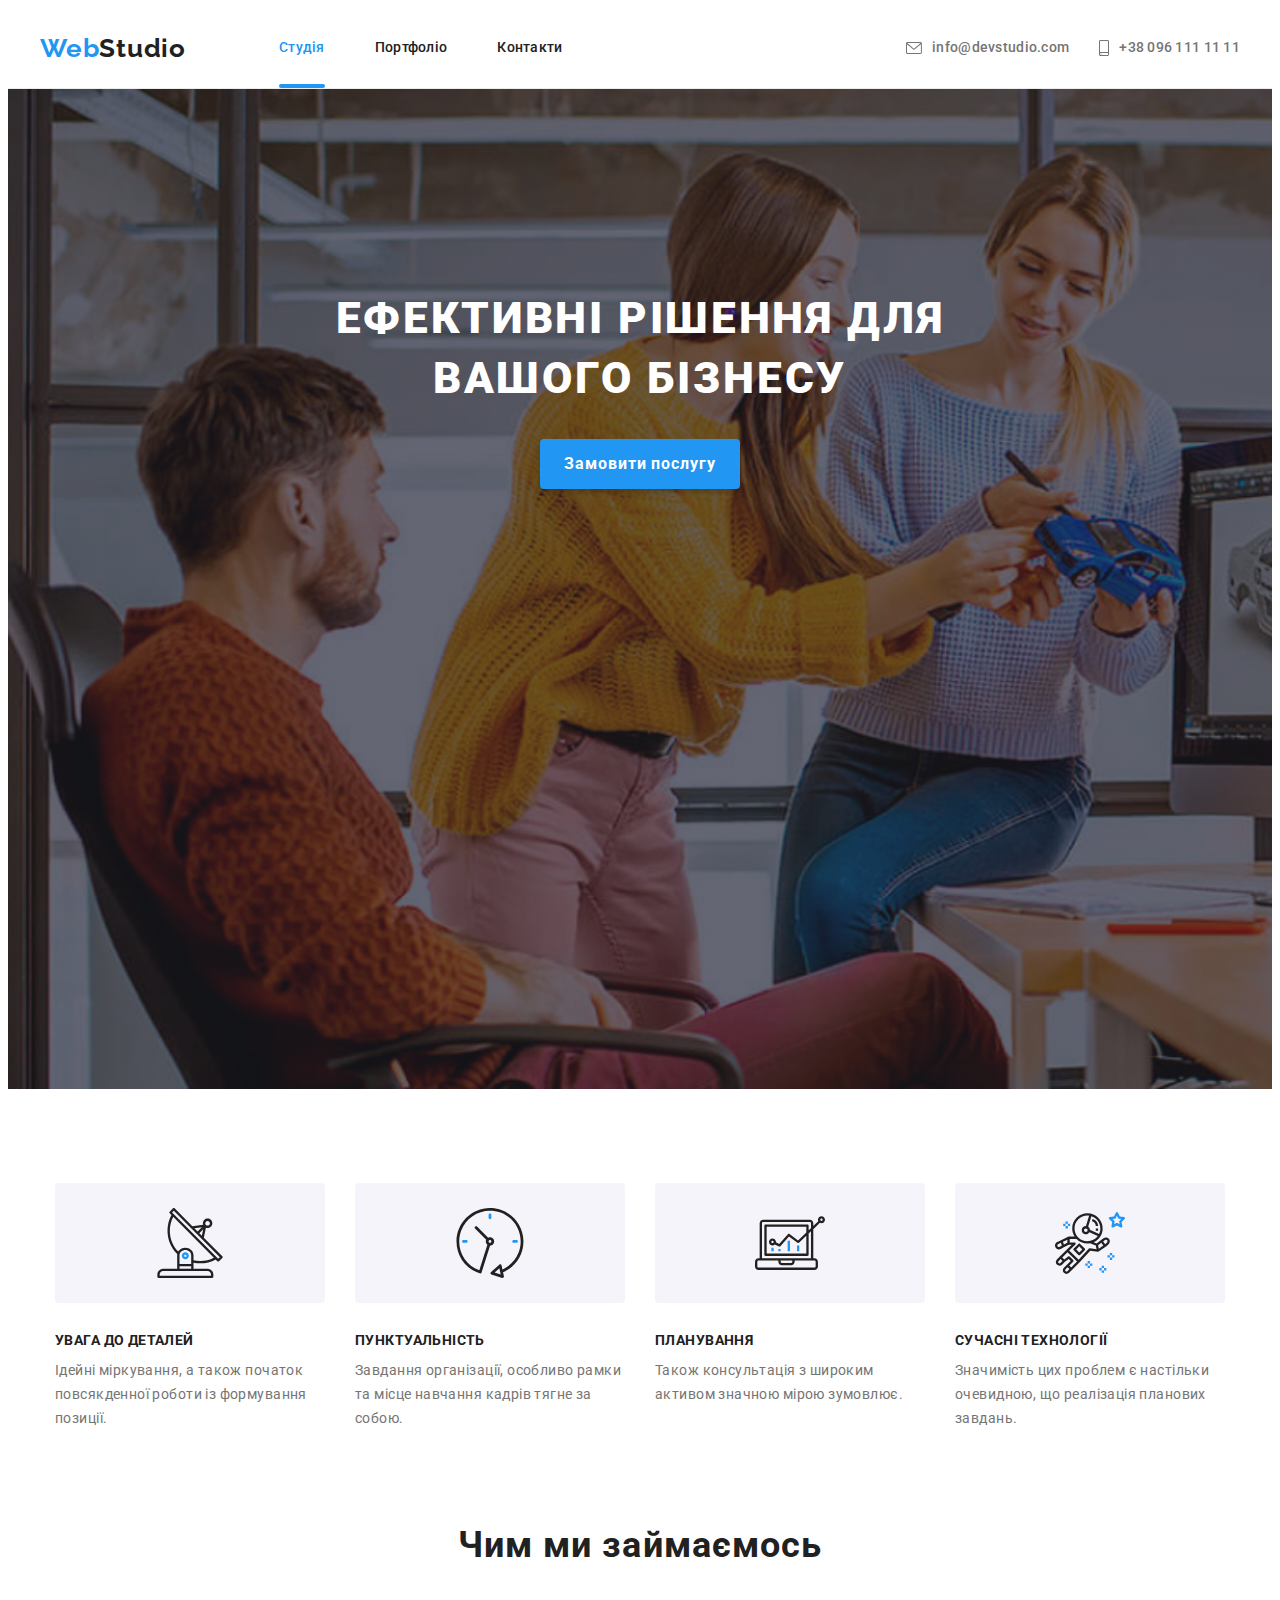
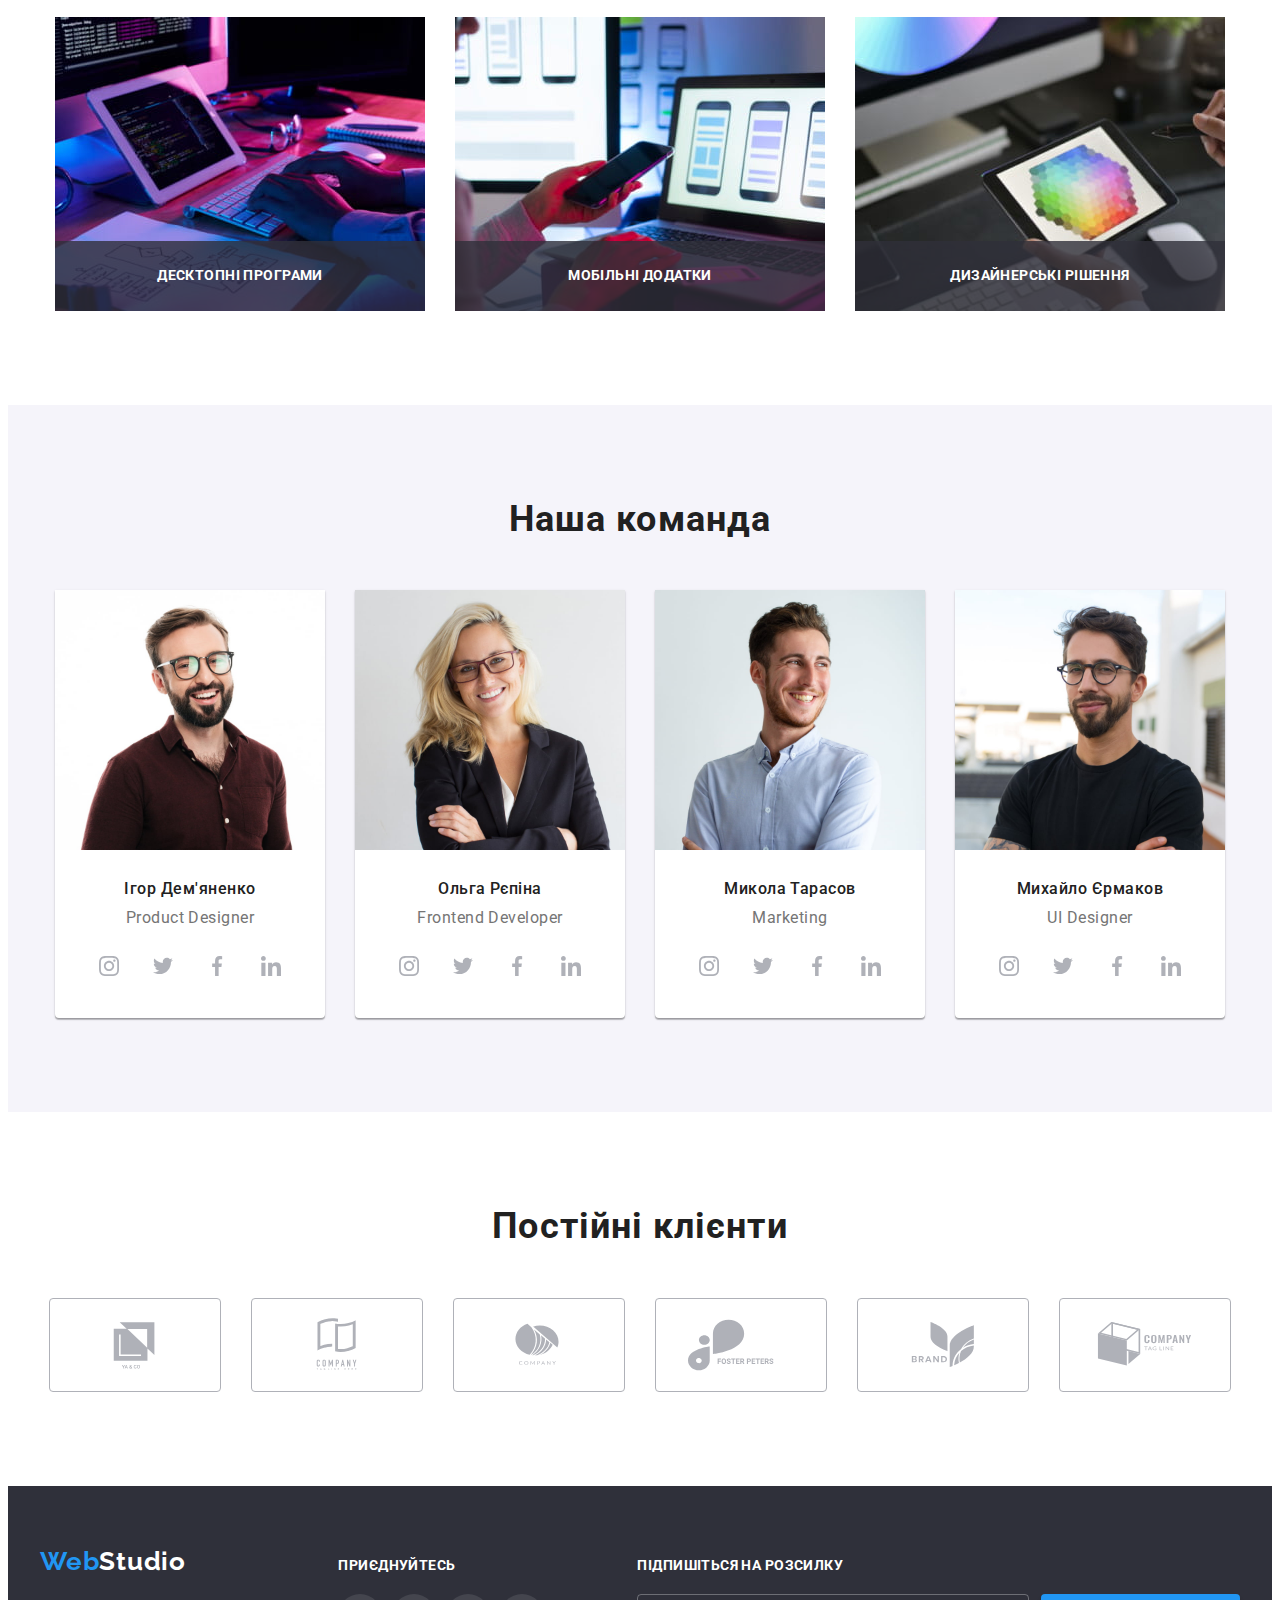
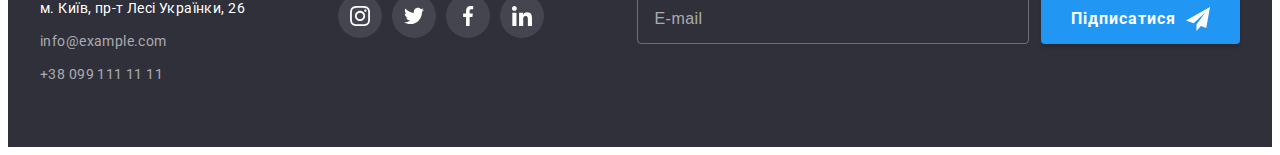
==== index.html @ 4b2d0748 "Initial commit" ====
<!DOCTYPE html>
<html lang="uk">

<head>
    <meta charset="UTF-8">
    <meta http-equiv="X-UA-Compatible" content="IE=edge">
    <meta name="viewport" content="width=device-width, initial-scale=1.0">
    <title>Document</title>    

    <link rel="preconnect" href="https://fonts.googleapis.com">
    <link rel="preconnect" href="https://fonts.gstatic.com" crossorigin>
    <link href="https://fonts.googleapis.com/css2?family=Raleway:wght@700&family=Roboto:wght@400;500;700;900&display=swap"
        rel="stylesheet">

    <link rel="stylesheet" href="https://cdnjs.cloudflare.com/ajax/libs/modern-normalize/1.1.0/modern-normalize.min.css"
        integrity="sha512-wpPYUAdjBVSE4KJnH1VR1HeZfpl1ub8YT/NKx4PuQ5NmX2tKuGu6U/JRp5y+Y8XG2tV+wKQpNHVUX03MfMFn9Q=="
        crossorigin="anonymous" referrerpolicy="no-referrer"/>

    <!-- <link rel="stylesheet" href="./css/styles.css"> -->

    <link rel="stylesheet" href="./css/main.min.css">

    <script defer src="./js/modal.js"></script>
</head>

<body>
    <header class="header">
        <div class="container">
            <nav class="header__navigation navigation">
                <a class="navigation__logo logo" href="./index.html">
                    <span class="logo logo--accent">Web</span>Studio
                </a>
                <ul class="navigation__list">
                    <li class="navigation__item">
                        <a class="navigation__link navigation__link--current" href="./index.html">Студія</a>
                    </li>
                    <li class="navigation__item">
                        <a class="navigation__link" href="./portfolio.html">Портфоліо</a>
                    </li>
                    <li class="navigation__item">
                        <a class="navigation__link" href="#">Контакти</a>
                    </li>
                </ul>
            </nav>
            <ul class="header__contacts contacts">
                <li class="contacts__item contacts__item_mail">
                    <a class="contacts__link" href="mailto:info@devstudio.com">
                        <svg class="contacts__icon-mail">
                            <use href="./images/icons.svg#mail"></use>                            
                        </svg>
                        info@devstudio.com</a>
                </li>
                <li class="contacts__item contacts__item_phone">
                    <a class="contacts__link" href="tel:+380961111111">
                        <svg class="contacts__icon-phone">
                            <use href="./images/icons.svg#smartphone"></use>
                        </svg>
                        +38 096 111 11 11</a>
                </li>
            </ul>
        </div>                
    </header>

    <main>
        <!-- hero -->
        <section class="hero hero-owerlay">
            <div class="container">
                <h1 class="hero__title">Ефективні рішення для вашого бізнесу</h1>
                <button data-modal-open class="hero__button-order button" type="button">Замовити послугу</button>
            </div>            
        </section>

        <!-- features -->
        <section class="features section">
            <div class="container">
                <h2 class="features__title visually-hidden" aria-hidden="true" tabindex="-1">Наші особливості</h2>
                <ul class="features__list">
                    <li class="features__item">
                        <div class="features__icons">
                            <svg class="features__icon">
                                <use href="./images/icons.svg#antenna-1"></use>
                            </svg>
                        </div>
                        <h3 class="features__title">Увага до деталей</h3>
                        <p class="features__description">Ідейні міркування, а також початок повсякденної роботи із формування позиції.</p>
                    </li>
                    <li class="features__item">
                        <div class="features__icons">
                            <svg class="features__icon">
                                <use href="./images/icons.svg#clock-2"></use>
                            </svg>
                        </div>
                        <h3 class="features__title">Пунктуальність</h3>
                        <p class="features__description">Завдання організації, особливо рамки та місце навчання кадрів тягне за собою.</p>
                    </li>
                    <li class="features__item">
                        <div class="features__icons">
                            <svg class="features__icon">
                                <use href="./images/icons.svg#diagram-3"></use>
                            </svg>
                        </div>
                        <h3 class="features__title">Планування</h3>
                        <p class="features__description">Також консультація з широким активом значною мірою зумовлює.</p>
                    </li>
                    <li class="features__item">
                        <div class="features__icons">
                            <svg class="features__icon">
                                <use href="./images/icons.svg#astronaut-4"></use>
                            </svg>
                        </div>
                        <h3 class="features__title">Сучасні технології</h3>
                        <p class="features__description">Значимість цих проблем є настільки очевидною, що реалізація планових завдань.</p>
                    </li>
                </ul>
            </div>            
        </section>

        <!-- job-types -->
        <section class="job-types section">
            <div class="container">
                <h2 class="job-types__title">Чим ми займаємось</h2>
                <ul class="job-types__list">
                    <li class="job-types__item">
                        <div class="job-types-thumb">
                            <img class="job-types__img" src="./images/job-types/img-1.jpg" width="370" height="294" alt="людина програмує на планшеті">
                            <p class="job-types__subtitle">Десктопні програми</p>
                        </div>
                        
                    </li>
                    <li class="job-types__item">
                        <div class="job-types-thumb">
                            <img class="job-types__img" src="./images/job-types/img-2.jpg" width="370" height="294"
                            alt="людина дивиться дизайн програми на моніторі комп'ютера">
                            <p class="job-types__subtitle">Мобільні додатки</p>
                        </div>                        
                    </li>
                    <li class="job-types__item">
                        <div class="job-types-thumb">
                            <img class="job-types__img" src="./images/job-types/img-3.jpg" width="370" height="294" alt="на планшеті зображено колірну схему">
                            <p class="job-types__subtitle">Дизайнерські рішення</p>
                        </div>                        
                    </li>
                </ul>
            </div>            
        </section>

        <!-- team -->
        <section class="team section">
            <div class="container">
                <h2 class="team__title">Наша команда</h2>
                <ul class="team__list">
                    <li class="team__item">
                        <img class="team__item-img" src="./images/team/card-1.jpg" width="270" height="260" alt="фото розробника Ігоря Дем'яненко">
                        <h3 class="team__item-title">Ігор Дем'яненко</h3>
                        <p class="team__item-subtitle">Product Designer</p>
                        <ul class="team__socials-list socials">
                            <li class="team__socials-item socials__item">
                                <a class="team__socials-link socials__link" href="#">
                                    <svg class="socials__icon">
                                        <use href="./images/icons.svg#instagram"></use>
                                    </svg>
                                </a>
                            </li>
                            <li class="team__socials-item socials__item">
                                <a class="team__socials-link socials__link" href="#">
                                    <svg class="socials__icon">
                                        <use href="./images/icons.svg#twitter"></use>
                                    </svg>
                                </a>
                            </li>
                            <li class="team__socials-item socials__item">
                                <a class="team__socials-link socials__link" href="#">
                                    <svg class="socials__icon">
                                        <use href="./images/icons.svg#facebook"></use>
                                    </svg>
                                </a>
                            </li>
                            <li class="team__socials-item socials__item">
                                <a class="team__socials-link socials__link" href="#">
                                    <svg class="socials__icon">
                                        <use href="./images/icons.svg#linkedin"></use>
                                    </svg>
                                </a>
                            </li>
                        </ul>
                    </li>
                    <li class="team__item">
                        <img class="team__item-img" src="./images/team/card-2.jpg" width="270" height="260" alt="фото розробника Ольги Рєпіної">
                        <h3 class="team__item-title">Ольга Рєпіна</h3>
                        <p class="team__item-subtitle">Frontend Developer</p>
                        <ul class="team__socials-list socials">
                            <li class="team__socials-item socials__item">
                                <a class="team__socials-link socials__link" href="#">
                                    <svg class="socials__icon">
                                        <use href="./images/icons.svg#instagram"></use>
                                    </svg>
                                </a>
                            </li>
                            <li class="team__socials-item socials__item">
                                <a class="team__socials-link socials__link" href="#">
                                    <svg class="socials__icon">
                                        <use href="./images/icons.svg#twitter"></use>
                                    </svg>
                                </a>
                            </li>
                            <li class="team__socials-item socials__item">
                                <a class="team__socials-link socials__link" href="#">
                                    <svg class="socials__icon">
                                        <use href="./images/icons.svg#facebook"></use>
                                    </svg>
                                </a>
                            </li>
                            <li class="team__socials-item socials__item">
                                <a class="team__socials-link socials__link" href="#">
                                    <svg class="socials__icon">
                                        <use href="./images/icons.svg#linkedin"></use>
                                    </svg>
                                </a>
                            </li>
                        </ul>
                    </li>
                    <li class="team__item">
                        <img class="team__item-img" src="./images/team/card-3.jpg" width="270" height="260" alt="фото розробника Миколи Тарасова">
                        <h3 class="team__item-title">Микола Тарасов</h3>
                        <p class="team__item-subtitle">Marketing</p>
                        <ul class="team__socials-list socials">
                            <li class="team__socials-item socials__item">
                                <a class="team__socials-link socials__link" href="#">
                                    <svg class="socials__icon">
                                        <use href="./images/icons.svg#instagram"></use>
                                    </svg>
                                </a>
                            </li>
                            <li class="team__socials-item socials__item">
                                <a class="team__socials-link socials__link" href="#">
                                    <svg class="socials__icon">
                                        <use href="./images/icons.svg#twitter"></use>
                                    </svg>
                                </a>
                            </li>
                            <li class="team__socials-item socials__item">
                                <a class="team__socials-link socials__link" href="#">
                                    <svg class="socials__icon">
                                        <use href="./images/icons.svg#facebook"></use>
                                    </svg>
                                </a>
                            </li>
                            <li class="team__socials-item socials__item">
                                <a class="team__socials-link socials__link" href="#">
                                    <svg class="socials__icon">
                                        <use href="./images/icons.svg#linkedin"></use>
                                    </svg>
                                </a>
                            </li>
                        </ul>
                    </li>
                    <li class="team__item">
                        <img class="team__item-img" src="./images/team/card-4.jpg" width="270" height="260" alt="фото розробника Михайла Єрмакова">
                        <h3 class="team__item-title">Михайло Єрмаков</h3>
                        <p class="team__item-subtitle">UI Designer</p>
                        <ul class="team__socials-list socials">
                            <li class="team__socials-item socials__item">
                                <a class="team__socials-link socials__link" href="#">
                                    <svg class="socials__icon">
                                        <use href="./images/icons.svg#instagram"></use>
                                    </svg>
                                </a>
                            </li>
                            <li class="team__socials-item socials__item">
                                <a class="team__socials-link socials__link" href="#">
                                    <svg class="socials__icon">
                                        <use href="./images/icons.svg#twitter"></use>
                                    </svg>
                                </a>
                            </li>
                            <li class="team__socials-item socials__item">
                                <a class="team__socials-link socials__link" href="#">
                                    <svg class="socials__icon">
                                        <use href="./images/icons.svg#facebook"></use>
                                    </svg>
                                </a>
                            </li>
                            <li class="team__socials-item socials__item">
                                <a class="team__socials-link socials__link" href="#">
                                    <svg class="socials__icon">
                                        <use href="./images/icons.svg#linkedin"></use>
                                    </svg>
                                </a>
                            </li>
                        </ul>
                    </li>
                </ul>
            </div>            
        </section>

        <!-- clients -->
        <section class="clients section">
            <div class="container">
                <h2 class="clients__title">Постійні клієнти</h2>
                <ul class="clients__list">
                    <li class="clients__item">
                        <a href="#" class="clients__link">
                            <svg class="clients__icon">
                                <use href="./images/icons.svg#client-1"></use>
                            </svg>
                        </a>
                    </li>
                    <li class="clients__item">
                        <a href="#" class="clients__link">
                            <svg class="clients__icon">
                                <use href="./images/icons.svg#client-2"></use>
                            </svg>
                        </a>
                    </li>
                    <li class="clients__item">
                        <a href="#" class="clients__link">
                            <svg class="clients__icon">
                                <use href="./images/icons.svg#client-3"></use>
                            </svg>
                        </a>
                    </li>
                    <li class="clients__item">
                        <a href="#" class="clients__link">
                            <svg class="clients__icon">
                                <use href="./images/icons.svg#client-4"></use>
                            </svg>
                        </a>
                    </li>
                    <li class="clients__item">
                        <a href="#" class="clients__link">
                            <svg class="clients__icon">
                                <use href="./images/icons.svg#client-5"></use>
                            </svg>
                        </a>
                    </li>
                    <li class="clients__item">
                        <a href="#" class="clients__link">
                            <svg class="clients__icon">
                                <use href="./images/icons.svg#client-6"></use>
                            </svg>
                        </a>
                    </li>
                </ul>
            </div>
        </section>
    </main>

    <footer class="footer">
        <div class="container footer__flex-container">            
            <div class="footer__flex-item">
                <a class="footer__logo logo" href="./index.html">
                    <span class="logo logo--accent">Web</span>Studio
                </a>
                <address class="footer__address address">
                    <ul class="address__list">
                        <li class="address__item">
                            <a class="address__link" href="https://goo.gl/maps/WGsZqFexePuv4Tt99" target="_blank"
                                rel="noonoreferrer nofollow">м. Київ, пр-т Лесі Українки, 26</a>
                        </li>                            <li class="address__item">
                            <a class="address__link" href="mailto:info@example.com">info@example.com</a>
                        </li>
                        <li class="address__item">
                            <a class="address__link" href="tel:+380991111111">+38 099 111 11 11</a>
                        </li>
                    </ul>
                </address>    
            </div>
            <div class="footer__flex-item">
                <h2 class="footer__title">Приєднуйтесь</h2>
                <ul class="footer__socials-list socials">
                    <li class="footer__socials-item socials__item">
                        <a class="footer__socials-link socials__link" href="#">
                            <svg class="socials__icon">
                                <use href="./images/icons.svg#instagram"></use>
                            </svg>
                        </a>
                    </li>
                    <li class="footer__socials-item socials__item">
                        <a class="footer__socials-link socials__link" href="#">
                            <svg class="socials__icon">
                                <use href="./images/icons.svg#twitter"></use>
                            </svg>
                        </a>
                    </li>
                    <li class="footer__socials-item socials__item">
                        <a class="footer__socials-link socials__link" href="#">
                            <svg class="socials__icon">
                                <use href="./images/icons.svg#facebook"></use>
                            </svg>
                        </a>
                    </li>
                    <li class="footer__socials-item socials__item">
                        <a class="footer__socials-link socials__link" href="#">
                            <svg class="socials__icon">
                                <use href="./images/icons.svg#linkedin"></use>
                            </svg>
                        </a>
                    </li>
                </ul>
            </div>
            <div class="footer__flex-item">
                <h2 class="footer__title">Підпишіться на розсилку</h2>
                <form class="footer__form js-speaker-form" name="subscribe-form">                    
                    <input class="footer__input-email" type="email" name="subscribe-email" autocomplete="email" placeholder="E-mail">
                    <button class="footer__button button" type="submit">Підписатися</button>
                </form>
            </div>
        </div>                   
    </footer>

    <div data-backdrop class="backdrop">
        <div data-modal class="modal">
            <h2 class="modal__title">Залиште свої дані, ми вам зателефонуємо</h2> 
            <form class="modal__form form js-speaker-form" name="contact-form">
                <label class="form__field">
                    <span class="form__label">Ім'я</span>
                    <input class="form__input" type="text" name="client-name" autocomplete="name" required>
                    <svg class="form__icon">
                        <use href="./images/icons.svg#person-form"></use>
                    </svg>
                </label>         
                <label class="form__field">
                    <span class="form__label">Телефон</span>
                    <input class="form__input" type="tel" name="client-phone" autocomplete="tel" required>
                    <svg class="form__icon">
                        <use href="./images/icons.svg#phone-form"></use>
                    </svg>
                </label>                
                <label class="form__field">
                    <span class="form__label">Пошта</span>
                    <input class="form__input" type="email" name="client-email" autocomplete="email" required>
                    <svg class="form__icon">
                        <use href="./images/icons.svg#email-form"></use>
                    </svg>
                </label>                
                <label class="form__field">
                    <span class="form__label">Коментар</span>
                    <textarea class="form__textarea" name="client-comment" placeholder="Введіть текст"></textarea>
                </label>                  
                <label class="form__field-checkbox">
                    <input class="form__input-checkbox" type="checkbox" name="agreement" value="agree" required />
                    <span class="form__checkbox-icon"></span>
                    <span class="form__label-checkbox">
                        Погоджуюся з розсилкою та приймаю <a class="form__link" href="#">Умови договору</a>
                    </span>
                </label>             
                <button class="form__btn button" type="submit">Відправити</button>
            </form>           
            <button data-modal-close class="modal__close" type="button">
                <svg class="modal__close-icon">
                    <use href="./images/icons.svg#close"></use>
                </svg>
            </button>            
        </div>
    </div>

    <script>
        (() => {
            document
                .querySelector('.js-speaker-form')
                .addEventListener('submit', e => {
                    e.preventDefault();
                    new FormData(e.currentTarget).forEach((value, name) =>
                    console.log(`${name}: ${value}`),
                );
            });
        })();
    </script>
</body>
</html>
---- css/main.min.css ----
h1,h2,h3,p,ul{margin:0;padding:0}.hero__button-order,.footer__button,.form__btn{font-weight:700;font-size:16px;line-height:1.87;letter-spacing:0.06em;color:#fff;background-color:#2196f3;box-shadow:0px 4px 4px rgba(0,0,0,0.15);border-radius:4px;transition:background-color 250ms cubic-bezier(0.4, 0, 0.2, 1)}.hero__button-order:hover,.footer__button:hover,.form__btn:hover,.hero__button-order:focus,.footer__button:focus,.form__btn:focus{background-color:#188ce8}.form__input,.form__textarea{border:1px solid rgba(33,33,33,0.2);border-radius:4px;transform:border-color 250ms cubic-bezier(0.4, 0, 0.2, 1)}.form__input:hover,.form__textarea:hover{border-color:#2196f3}.form__input:focus,.form__textarea:focus{outline:none;border-color:#2196f3}.navigation__list,.contacts{display:flex;font-weight:500;font-size:14px;line-height:1.14;letter-spacing:0.02em}.navigation__link,.contacts__link{display:inline-flex;align-items:center;padding-top:32px;padding-bottom:32px;transition:color 250ms cubic-bezier(0.4, 0, 0.2, 1)}.job-types__title,.team__title,.clients__title{margin-bottom:50px;font-weight:700;font-size:36px;line-height:1.16;text-align:center;letter-spacing:0.03em;color:#212121}body{font-family:"Roboto",sans-serif;font-style:normal;font-weight:400;color:#757575;background-color:#fff}ul{list-style:none}a{text-decoration:none;color:inherit}button{font-family:inherit;cursor:pointer;border:none}address{font-style:normal}img{display:block;max-width:100%;height:auto}textarea{resize:none}.container{max-width:1200px;margin:0 auto;padding-left:15px;padding-right:15px}.section{padding:94px 0 94px}.visually-hidden{position:absolute;white-space:nowrap;width:1px;height:1px;overflow:hidden;border:0;padding:0;clip:rect(0 0 0 0);clip-path:inset(50%);margin:-1px}.logo{font-family:"Raleway",sans-serif;font-weight:700;font-size:26px;line-height:1.19;letter-spacing:0.03em}.logo--accent{color:#2196f3}.socials{display:flex;justify-content:center;gap:10px}.socials__link{display:inline-flex;align-items:center;justify-content:center;width:44px;height:44px;border-radius:50%;transition:color 250ms cubic-bezier(0.4, 0, 0.2, 1),background-color 250ms cubic-bezier(0.4, 0, 0.2, 1)}.socials__link.footer__socials-link{color:#fff;background-color:rgba(255,255,255,0.1)}.socials__link.footer__socials-link:hover,.socials__link.footer__socials-link:focus{color:#fff;background-color:#2196f3}.socials__link.team__socials-link{color:#afb1b8;background-color:#fff}.socials__link.team__socials-link:hover,.socials__link.team__socials-link:focus{color:#fff;background-color:#2196f3}.socials__icon{width:20px;height:20px}.header{max-height:80px;border-bottom:1px solid #ececec}.header>.container{display:flex}.header__navigation{display:flex;align-items:center;justify-content:center}.header__contacts{display:flex;align-items:center;justify-content:center}.navigation__logo{display:inline-block;margin-right:93px;color:#212121}.navigation__item:not(:last-child){margin-right:50px}.navigation__link{position:relative;color:#212121}.navigation__link:hover,.navigation__link:focus,.navigation__link--current{color:#2196f3}.navigation__link::after{position:absolute;bottom:0;right:0;content:'';display:inline-flex;width:100%;height:4px;background-color:#2196f3;border-radius:2px;transform:scale(0);opacity:0;transition:transform 250ms cubic-bezier(0.4, 0, 0.2, 1),opacity 250ms cubic-bezier(0.4, 0, 0.2, 1)}.navigation__link--current::after,.navigation__link:hover::after,.navigation__link:focus::after{transform:scale(1);opacity:1}.contacts{margin-left:auto}.contacts__item:not(:last-child){margin-right:30px}.contacts__link{color:#757575;transition:fill 250ms cubic-bezier(0.4, 0, 0.2, 1),color 250ms cubic-bezier(0.4, 0, 0.2, 1)}.contacts__link:hover,.contacts__link:focus{color:#2196f3}.contacts__icon-mail{width:16px;height:12px;margin-right:10px}.contacts__icon-phone{width:10px;height:16px;margin-right:10px}.hero{padding:200px 0 200px;text-align:center;background-color:#2f303a}.hero-owerlay{max-width:1600px;height:600px;margin-left:auto;margin-right:auto;background-image:linear-gradient(to right, rgba(47,48,58,0.4), rgba(47,48,58,0.4)),url("../images/hero/hero-bg.jpg");background-size:cover}.hero__title{margin-right:auto;margin-bottom:30px;margin-left:auto;max-width:696px;font-weight:900;font-size:44px;line-height:1.36;letter-spacing:0.06em;text-transform:uppercase;color:#fff}.hero__button-order{padding:10px 24px}.features.section{padding:94px 0 0}.features__list{display:flex;justify-content:center;gap:30px}.features__item{max-width:270px}.features__icons{display:inline-flex;align-items:center;justify-content:center;width:100%;height:120px;margin-bottom:30px;background-color:#f5f4fa;border-radius:4px}.features__icon{width:70px;height:70px}.features__title{margin-bottom:10px;font-weight:700;font-size:14px;line-height:1.14;letter-spacing:0.03em;text-transform:uppercase;color:#212121}.features__description{font-size:14px;line-height:1.71;letter-spacing:0.03em}.job-types__list{display:flex;justify-content:center;gap:30px}.job-types-thumb{position:relative}.job-types__subtitle{position:absolute;bottom:0;padding-top:27px;padding-bottom:27px;width:100%;font-weight:700;font-size:14px;line-height:1.14;text-align:center;letter-spacing:0.03em;text-transform:uppercase;color:#fff;background-color:rgba(47,48,58,0.8)}.team{background-color:#f5f4fa}.team__list{display:flex;justify-content:center;gap:30px}.team__item{padding-bottom:30px;max-width:270px;background-color:#fff;box-shadow:0px 1px 3px rgba(0,0,0,0.12),0px 1px 1px rgba(0,0,0,0.14),0px 2px 1px rgba(0,0,0,0.2);border-radius:0px 0px 4px 4px}.team__item-img{margin-bottom:30px}.team__item-title{margin-bottom:10px;font-weight:500;font-size:16px;line-height:1.18;text-align:center;letter-spacing:0.03em;color:#212121}.team__item-subtitle{margin-bottom:16px;font-size:16px;line-height:1.18;text-align:center;letter-spacing:0.03em}.clients__list{display:flex;justify-content:center;gap:30px}.clients__link{display:inline-flex;align-items:center;justify-content:center;width:170px;height:92px;color:#afb1b8;border:1px solid #afb1b8;border-radius:4px;transition:border-color 250ms cubic-bezier(0.4, 0, 0.2, 1),color 250ms cubic-bezier(0.4, 0, 0.2, 1)}.clients__link:hover,.clients__link:focus{border-color:#2196f3;color:#2196f3}.clients__icon{width:106px;height:60px}.footer{padding:60px 0;font-size:14px;line-height:1.71;letter-spacing:0.03em;color:rgba(255,255,255,0.6);background-color:#2f303a}.footer__flex-container{display:flex;align-items:baseline;justify-content:center}.footer__flex-item:nth-child(1){margin-right:70px;width:231px}.footer__flex-item:nth-child(2){margin-right:93px}.footer__logo{display:inline-block;margin-bottom:20px;color:#fff}.address__item:not(:last-child){margin-bottom:9px}.address__link[target]{color:#fff}.footer__title{margin-bottom:20px;font-weight:700;font-size:14px;line-height:1.14;letter-spacing:0.03em;text-transform:uppercase;color:#fff}.footer__form{display:flex}.footer__input-email{padding:14px 16px;margin-right:12px;width:358px;font-size:16px;line-height:1.25;letter-spacing:0.03em;color:#fff;background-color:transparent;border:1px solid rgba(255,255,255,0.3);border-radius:4px;transition:border-color 250ms cubic-bezier(0.4, 0, 0.2, 1)}.footer__input-email:hover{border-color:#2196f3}.footer__input-email:focus{outline:none;border-color:#2196f3}.footer__input-email::placeholder{font-size:16px;line-height:1.25;letter-spacing:0.03em;color:rgba(255,255,255,0.6)}.footer__button{padding:10px 30px;display:inline-flex;align-items:center}.footer__button::after{content:'';display:inline-flex;width:24px;height:24px;margin-left:10px;background-image:url("data:image/svg+xml;charset=utf8,%3Csvg width='24' height='24' fill='none' xmlns='http://www.w3.org/2000/svg'%3E%3Cpath d='M24 0 0 13.5l7.67 2.84L19.5 5.25l-8.998 12.14.007.002-.009-.002V24l4.301-5.018L20.251 21 24 0Z' fill='%23fff'/%3E%3C/svg%3E")}.backdrop{position:fixed;top:0;right:0;bottom:0;left:0;background:rgba(0,0,0,0.2);z-index:999;visibility:hidden;opacity:0;transition:250ms ease-in}.backdrop-active{visibility:visible;opacity:1;transition:250ms ease-in}.modal{position:absolute;top:-1000px;left:50%;width:528px;padding:40px;background-color:#fff;box-shadow:0px 1px 3px rgba(0,0,0,0.12),0px 1px 1px rgba(0,0,0,0.14),0px 2px 1px rgba(0,0,0,0.2);border-radius:4px;z-index:1000;visibility:hidden;opacity:0;transform:translate(-50%, 0);transition:250ms ease-in}.modal-active{visibility:visible;opacity:1;pointer-events:initial;top:50%;transform:translate(-50%, -50%);transition:250ms ease-in}.modal__title{margin-bottom:12px;font-weight:700;font-size:20px;line-height:1.15;text-align:center;letter-spacing:0.03em;color:#212121}.modal__close{position:absolute;top:8px;right:8px;display:inline-flex;align-items:center;justify-content:center;width:30px;height:30px;border-radius:50%;background-color:transparent;border:1px solid rgba(0,0,0,0.1);transition:250ms cubic-bezier(0.4, 0, 0.2, 1)}.modal__close:hover,.modal__close:focus{transform:rotate(360deg)}.modal__close-icon{width:18px;height:18px;transition:fill 250ms cubic-bezier(0.4, 0, 0.2, 1)}.modal__close:hover .modal__close-icon,.modal__close:focus .modal__close-icon{fill:#2196f3}.form__field{position:relative;display:flex;flex-direction:column;margin-bottom:10px}.form__field:nth-child(4){margin-bottom:20px}.form__label{margin-bottom:4px;font-size:12px;line-height:1.17;letter-spacing:0.01em;color:#757575}.form__input{width:100%;padding:10px 11px 10px 42px}.form__icon{position:absolute;top:50%;left:12px;width:18px;height:18px;transition:fill 250ms cubic-bezier(0.4, 0, 0.2, 1)}.form__input:hover ~ .form__icon,.form__input:focus ~ .form__icon{fill:#2196f3}.form__textarea{height:120px;padding:12px 16px}.form__textarea::placeholder{font-size:14px;line-height:1.14;letter-spacing:0.01em;color:rgba(117,117,117,0.5)}.form__field-checkbox{display:flex;align-items:center;justify-content:center;margin-bottom:30px}.form__label-checkbox{margin-left:8px;font-size:14px;line-height:1.71;letter-spacing:0.03em;color:#757575}.form__input-checkbox{appearance:none}.form__checkbox-icon{display:inline-flex;width:16px;height:15px;border:2px solid #212121;border-radius:2px}.form__input-checkbox:checked+.form__checkbox-icon{background-color:#2196f3;background-image:url("data:image/svg+xml;charset=utf8,%3Csvg width='16' height='15' fill='none' xmlns='http://www.w3.org/2000/svg'%3E%3Cpath d='m3.957 7.752-.069-.066-.069.065-.888.842-.076.072.076.073 3.496 3.334.069.066.069-.066 7.504-7.158.076-.073-.076-.072-.882-.841-.069-.066-.069.066-6.553 6.246-2.539-2.422Z' fill='%23fff' stroke='%23fff' stroke-width='.2'/%3E%3C/svg%3E");background-position:center;background-origin:border-box;border-color:#2196f3}.form__link{color:#2196f3;text-decoration:underline}.form__btn{display:block;margin:0 auto;padding:10px 52px}.filters{display:flex;align-items:center;justify-content:center;margin-bottom:50px}.filters__item:not(:last-child){margin-right:8px}.filters__button{padding:6px 22px;font-weight:500;font-size:16px;line-height:1.62;letter-spacing:0.03em;color:#212121;background-color:#f5f4fa;border-radius:4px;transition:color 250ms cubic-bezier(0.4, 0, 0.2, 1),background-color 250ms cubic-bezier(0.4, 0, 0.2, 1),box-shadow 250ms cubic-bezier(0.4, 0, 0.2, 1)}.filters__button:hover,.filters__button:focus{color:#fff;background-color:#2196f3;box-shadow:0px 3px 1px rgba(0,0,0,0.1),0px 1px 2px rgba(0,0,0,0.08),0px 2px 2px rgba(0,0,0,0.12)}.projects{display:flex;flex-wrap:wrap;gap:30px}.projects__item{max-width:370px}.projects__link{display:inline-block;transition:box-shadow 250ms cubic-bezier(0.4, 0, 0.2, 1)}.projects__link:hover,.projects__link:focus{box-shadow:0px 1px 1px rgba(0,0,0,0.12),0px 4px 4px rgba(0,0,0,0.06),1px 4px 6px rgba(0,0,0,0.16)}.projects__link:hover .projects__overlay,.projects__link:hover .projects__overlay,.projects__link:focus .projects__overlay,.projects__link:focus .projects__overlay{transform:translateY(-100%)}.projects__thumb{position:relative;overflow:hidden}.projects__overlay{position:absolute;bottom:1;min-height:294px;display:flex;align-items:center;padding:63px 24px;background-color:rgba(33,150,243,0.9);transform:translateY(0);transition:transform 250ms cubic-bezier(0.4, 0, 0.2, 1)}.projects__overlay-text{font-size:18px;line-height:1.56;letter-spacing:0.03em;color:#fff}.projects__text{padding:20px 24px;border-right:1px solid #eee;border-bottom:1px solid #eee;border-left:1px solid #eee}.projects__title{margin-bottom:4px;font-weight:700;font-size:18px;line-height:2;letter-spacing:0.06em;color:#212121}.projects__subtitle{font-size:16px;line-height:1.87;letter-spacing:0.03em}
/*# sourceMappingURL=main.min.css.map */
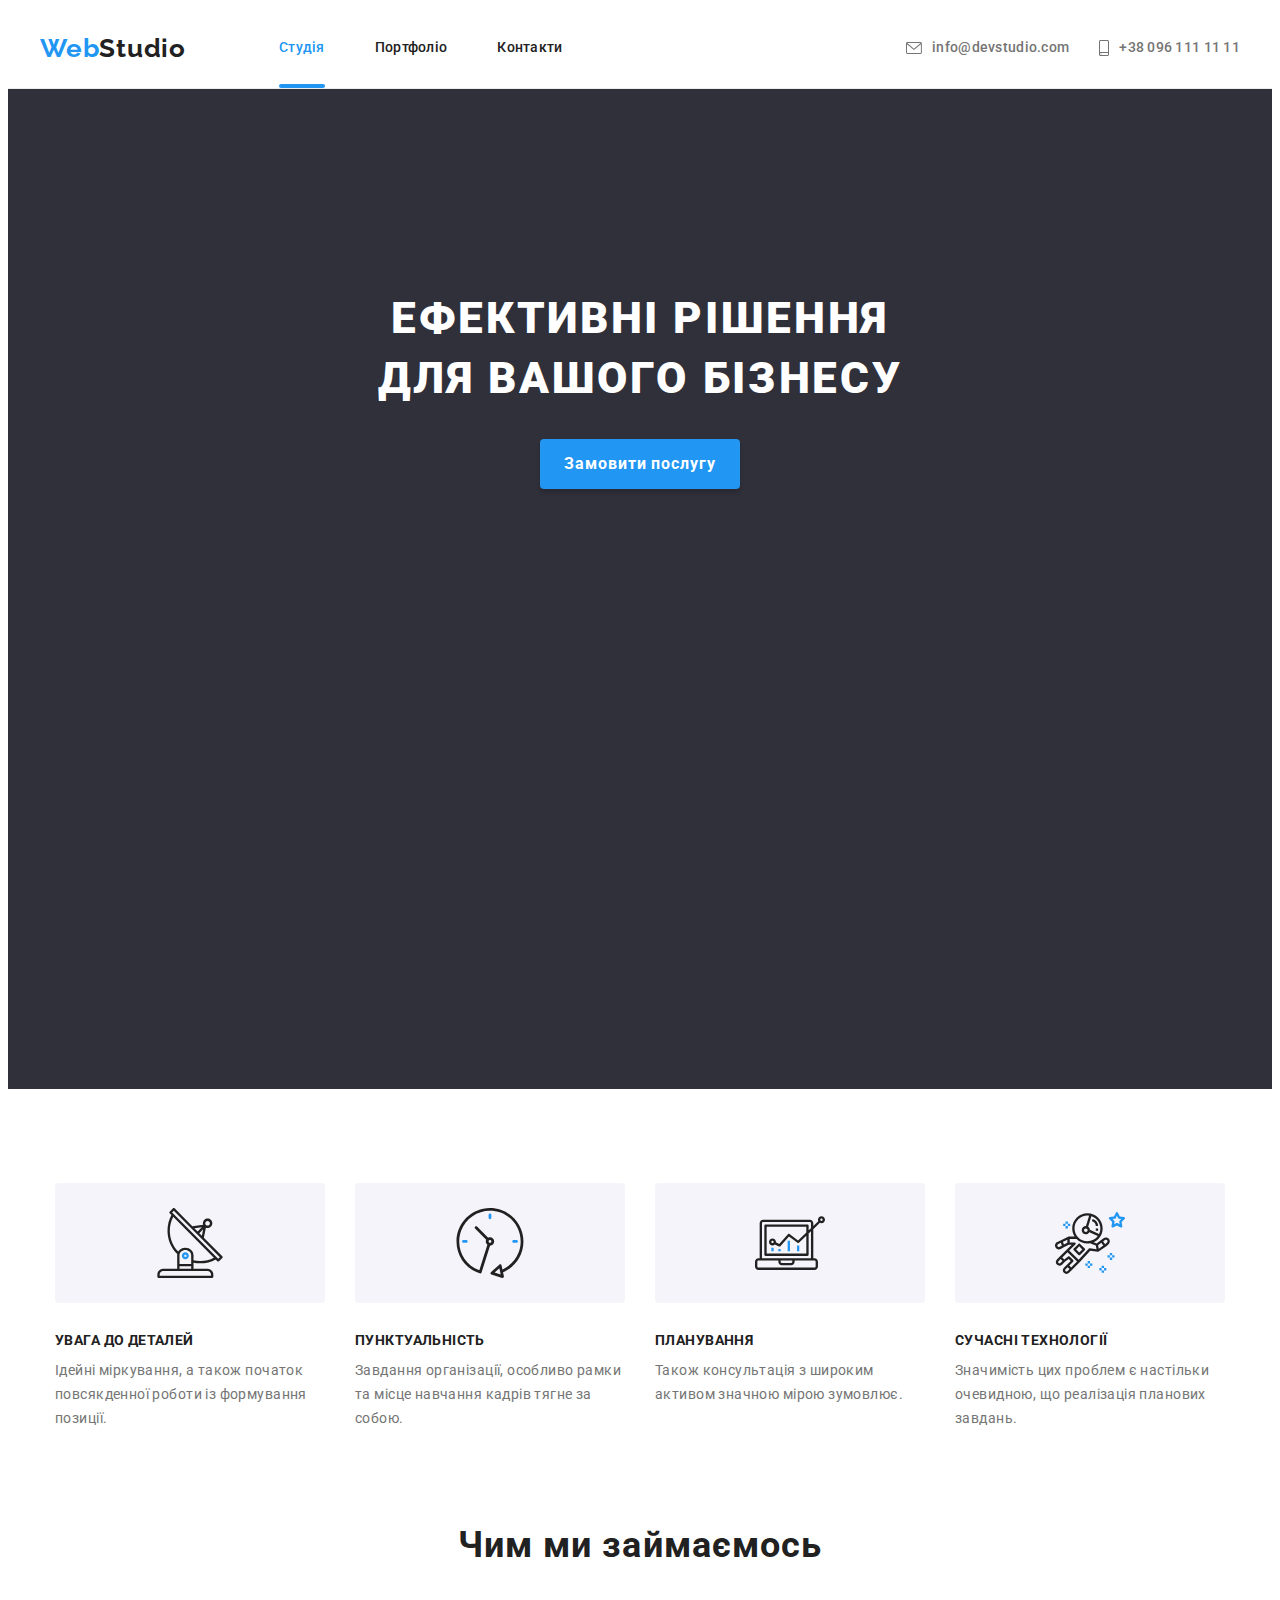
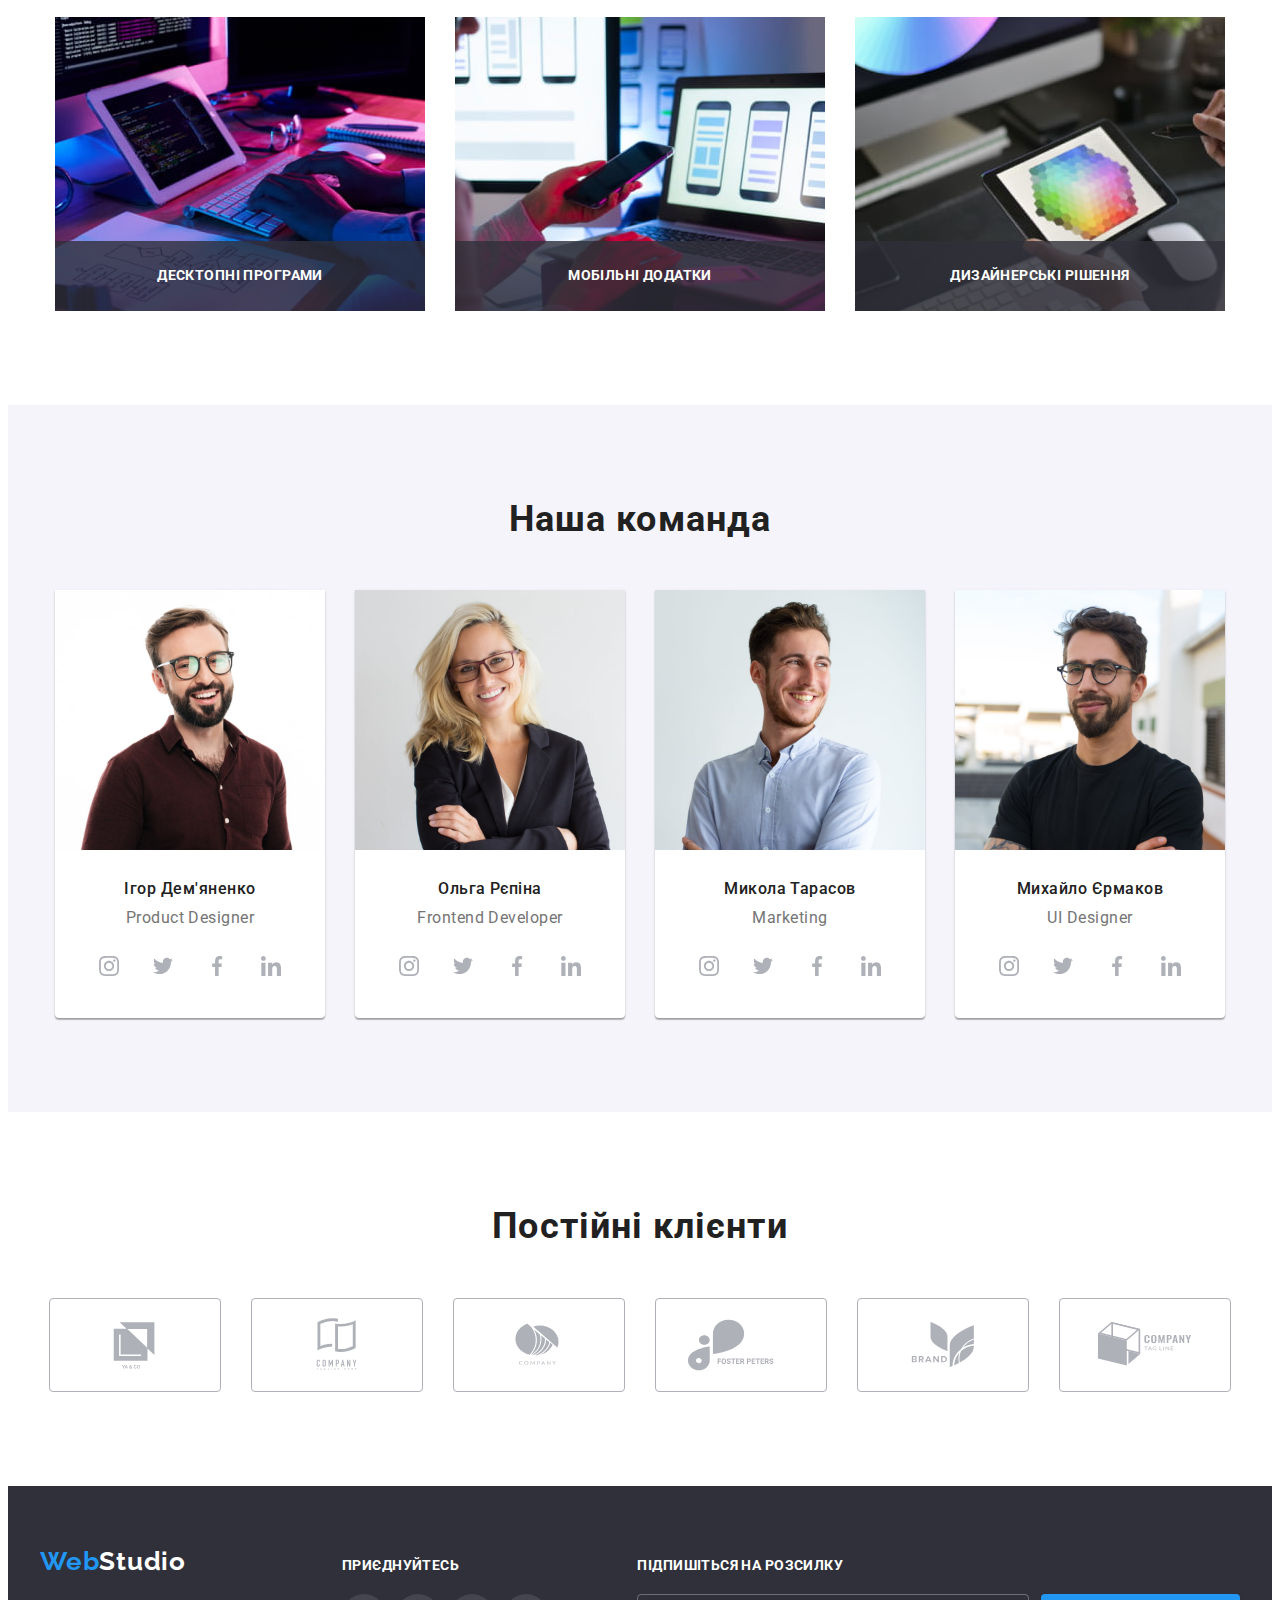
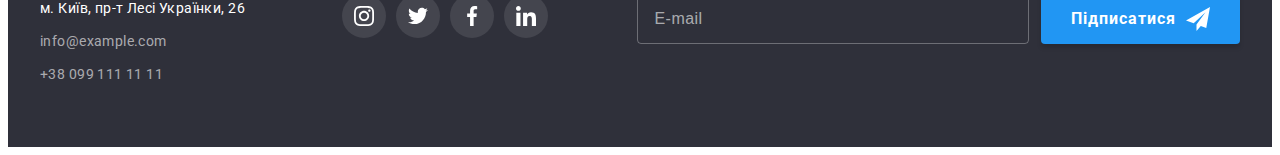
==== commit e765bdf5: "adaptive-alpha" ====
--- a/index.html
+++ b/index.html
@@ -46,16 +46,18 @@
                 <li class="contacts__item contacts__item_mail">
                     <a class="contacts__link" href="mailto:info@devstudio.com">
                         <svg class="contacts__icon-mail">
-                            <use href="./images/icons.svg#mail"></use>                            
+                            <use href="./images/icons.svg#mail"></use>
                         </svg>
-                        info@devstudio.com</a>
+                        <span>info@devstudio.com</span>
+                    </a>
                 </li>
                 <li class="contacts__item contacts__item_phone">
                     <a class="contacts__link" href="tel:+380961111111">
                         <svg class="contacts__icon-phone">
                             <use href="./images/icons.svg#smartphone"></use>
                         </svg>
-                        +38 096 111 11 11</a>
+                        <span>+38 096 111 11 11</span>
+                    </a>
                 </li>
             </ul>
         </div>                
--- a/css/main.min.css
+++ b/css/main.min.css
@@ -1,2 +1,2 @@
-h1,h2,h3,p,ul{margin:0;padding:0}.hero__button-order,.footer__button,.form__btn{font-weight:700;font-size:16px;line-height:1.87;letter-spacing:0.06em;color:#fff;background-color:#2196f3;box-shadow:0px 4px 4px rgba(0,0,0,0.15);border-radius:4px;transition:background-color 250ms cubic-bezier(0.4, 0, 0.2, 1)}.hero__button-order:hover,.footer__button:hover,.form__btn:hover,.hero__button-order:focus,.footer__button:focus,.form__btn:focus{background-color:#188ce8}.form__input,.form__textarea{border:1px solid rgba(33,33,33,0.2);border-radius:4px;transform:border-color 250ms cubic-bezier(0.4, 0, 0.2, 1)}.form__input:hover,.form__textarea:hover{border-color:#2196f3}.form__input:focus,.form__textarea:focus{outline:none;border-color:#2196f3}.navigation__list,.contacts{display:flex;font-weight:500;font-size:14px;line-height:1.14;letter-spacing:0.02em}.navigation__link,.contacts__link{display:inline-flex;align-items:center;padding-top:32px;padding-bottom:32px;transition:color 250ms cubic-bezier(0.4, 0, 0.2, 1)}.job-types__title,.team__title,.clients__title{margin-bottom:50px;font-weight:700;font-size:36px;line-height:1.16;text-align:center;letter-spacing:0.03em;color:#212121}body{font-family:"Roboto",sans-serif;font-style:normal;font-weight:400;color:#757575;background-color:#fff}ul{list-style:none}a{text-decoration:none;color:inherit}button{font-family:inherit;cursor:pointer;border:none}address{font-style:normal}img{display:block;max-width:100%;height:auto}textarea{resize:none}.container{max-width:1200px;margin:0 auto;padding-left:15px;padding-right:15px}.section{padding:94px 0 94px}.visually-hidden{position:absolute;white-space:nowrap;width:1px;height:1px;overflow:hidden;border:0;padding:0;clip:rect(0 0 0 0);clip-path:inset(50%);margin:-1px}.logo{font-family:"Raleway",sans-serif;font-weight:700;font-size:26px;line-height:1.19;letter-spacing:0.03em}.logo--accent{color:#2196f3}.socials{display:flex;justify-content:center;gap:10px}.socials__link{display:inline-flex;align-items:center;justify-content:center;width:44px;height:44px;border-radius:50%;transition:color 250ms cubic-bezier(0.4, 0, 0.2, 1),background-color 250ms cubic-bezier(0.4, 0, 0.2, 1)}.socials__link.footer__socials-link{color:#fff;background-color:rgba(255,255,255,0.1)}.socials__link.footer__socials-link:hover,.socials__link.footer__socials-link:focus{color:#fff;background-color:#2196f3}.socials__link.team__socials-link{color:#afb1b8;background-color:#fff}.socials__link.team__socials-link:hover,.socials__link.team__socials-link:focus{color:#fff;background-color:#2196f3}.socials__icon{width:20px;height:20px}.header{max-height:80px;border-bottom:1px solid #ececec}.header>.container{display:flex}.header__navigation{display:flex;align-items:center;justify-content:center}.header__contacts{display:flex;align-items:center;justify-content:center}.navigation__logo{display:inline-block;margin-right:93px;color:#212121}.navigation__item:not(:last-child){margin-right:50px}.navigation__link{position:relative;color:#212121}.navigation__link:hover,.navigation__link:focus,.navigation__link--current{color:#2196f3}.navigation__link::after{position:absolute;bottom:0;right:0;content:'';display:inline-flex;width:100%;height:4px;background-color:#2196f3;border-radius:2px;transform:scale(0);opacity:0;transition:transform 250ms cubic-bezier(0.4, 0, 0.2, 1),opacity 250ms cubic-bezier(0.4, 0, 0.2, 1)}.navigation__link--current::after,.navigation__link:hover::after,.navigation__link:focus::after{transform:scale(1);opacity:1}.contacts{margin-left:auto}.contacts__item:not(:last-child){margin-right:30px}.contacts__link{color:#757575;transition:fill 250ms cubic-bezier(0.4, 0, 0.2, 1),color 250ms cubic-bezier(0.4, 0, 0.2, 1)}.contacts__link:hover,.contacts__link:focus{color:#2196f3}.contacts__icon-mail{width:16px;height:12px;margin-right:10px}.contacts__icon-phone{width:10px;height:16px;margin-right:10px}.hero{padding:200px 0 200px;text-align:center;background-color:#2f303a}.hero-owerlay{max-width:1600px;height:600px;margin-left:auto;margin-right:auto;background-image:linear-gradient(to right, rgba(47,48,58,0.4), rgba(47,48,58,0.4)),url("../images/hero/hero-bg.jpg");background-size:cover}.hero__title{margin-right:auto;margin-bottom:30px;margin-left:auto;max-width:696px;font-weight:900;font-size:44px;line-height:1.36;letter-spacing:0.06em;text-transform:uppercase;color:#fff}.hero__button-order{padding:10px 24px}.features.section{padding:94px 0 0}.features__list{display:flex;justify-content:center;gap:30px}.features__item{max-width:270px}.features__icons{display:inline-flex;align-items:center;justify-content:center;width:100%;height:120px;margin-bottom:30px;background-color:#f5f4fa;border-radius:4px}.features__icon{width:70px;height:70px}.features__title{margin-bottom:10px;font-weight:700;font-size:14px;line-height:1.14;letter-spacing:0.03em;text-transform:uppercase;color:#212121}.features__description{font-size:14px;line-height:1.71;letter-spacing:0.03em}.job-types__list{display:flex;justify-content:center;gap:30px}.job-types-thumb{position:relative}.job-types__subtitle{position:absolute;bottom:0;padding-top:27px;padding-bottom:27px;width:100%;font-weight:700;font-size:14px;line-height:1.14;text-align:center;letter-spacing:0.03em;text-transform:uppercase;color:#fff;background-color:rgba(47,48,58,0.8)}.team{background-color:#f5f4fa}.team__list{display:flex;justify-content:center;gap:30px}.team__item{padding-bottom:30px;max-width:270px;background-color:#fff;box-shadow:0px 1px 3px rgba(0,0,0,0.12),0px 1px 1px rgba(0,0,0,0.14),0px 2px 1px rgba(0,0,0,0.2);border-radius:0px 0px 4px 4px}.team__item-img{margin-bottom:30px}.team__item-title{margin-bottom:10px;font-weight:500;font-size:16px;line-height:1.18;text-align:center;letter-spacing:0.03em;color:#212121}.team__item-subtitle{margin-bottom:16px;font-size:16px;line-height:1.18;text-align:center;letter-spacing:0.03em}.clients__list{display:flex;justify-content:center;gap:30px}.clients__link{display:inline-flex;align-items:center;justify-content:center;width:170px;height:92px;color:#afb1b8;border:1px solid #afb1b8;border-radius:4px;transition:border-color 250ms cubic-bezier(0.4, 0, 0.2, 1),color 250ms cubic-bezier(0.4, 0, 0.2, 1)}.clients__link:hover,.clients__link:focus{border-color:#2196f3;color:#2196f3}.clients__icon{width:106px;height:60px}.footer{padding:60px 0;font-size:14px;line-height:1.71;letter-spacing:0.03em;color:rgba(255,255,255,0.6);background-color:#2f303a}.footer__flex-container{display:flex;align-items:baseline;justify-content:center}.footer__flex-item:nth-child(1){margin-right:70px;width:231px}.footer__flex-item:nth-child(2){margin-right:93px}.footer__logo{display:inline-block;margin-bottom:20px;color:#fff}.address__item:not(:last-child){margin-bottom:9px}.address__link[target]{color:#fff}.footer__title{margin-bottom:20px;font-weight:700;font-size:14px;line-height:1.14;letter-spacing:0.03em;text-transform:uppercase;color:#fff}.footer__form{display:flex}.footer__input-email{padding:14px 16px;margin-right:12px;width:358px;font-size:16px;line-height:1.25;letter-spacing:0.03em;color:#fff;background-color:transparent;border:1px solid rgba(255,255,255,0.3);border-radius:4px;transition:border-color 250ms cubic-bezier(0.4, 0, 0.2, 1)}.footer__input-email:hover{border-color:#2196f3}.footer__input-email:focus{outline:none;border-color:#2196f3}.footer__input-email::placeholder{font-size:16px;line-height:1.25;letter-spacing:0.03em;color:rgba(255,255,255,0.6)}.footer__button{padding:10px 30px;display:inline-flex;align-items:center}.footer__button::after{content:'';display:inline-flex;width:24px;height:24px;margin-left:10px;background-image:url("data:image/svg+xml;charset=utf8,%3Csvg width='24' height='24' fill='none' xmlns='http://www.w3.org/2000/svg'%3E%3Cpath d='M24 0 0 13.5l7.67 2.84L19.5 5.25l-8.998 12.14.007.002-.009-.002V24l4.301-5.018L20.251 21 24 0Z' fill='%23fff'/%3E%3C/svg%3E")}.backdrop{position:fixed;top:0;right:0;bottom:0;left:0;background:rgba(0,0,0,0.2);z-index:999;visibility:hidden;opacity:0;transition:250ms ease-in}.backdrop-active{visibility:visible;opacity:1;transition:250ms ease-in}.modal{position:absolute;top:-1000px;left:50%;width:528px;padding:40px;background-color:#fff;box-shadow:0px 1px 3px rgba(0,0,0,0.12),0px 1px 1px rgba(0,0,0,0.14),0px 2px 1px rgba(0,0,0,0.2);border-radius:4px;z-index:1000;visibility:hidden;opacity:0;transform:translate(-50%, 0);transition:250ms ease-in}.modal-active{visibility:visible;opacity:1;pointer-events:initial;top:50%;transform:translate(-50%, -50%);transition:250ms ease-in}.modal__title{margin-bottom:12px;font-weight:700;font-size:20px;line-height:1.15;text-align:center;letter-spacing:0.03em;color:#212121}.modal__close{position:absolute;top:8px;right:8px;display:inline-flex;align-items:center;justify-content:center;width:30px;height:30px;border-radius:50%;background-color:transparent;border:1px solid rgba(0,0,0,0.1);transition:250ms cubic-bezier(0.4, 0, 0.2, 1)}.modal__close:hover,.modal__close:focus{transform:rotate(360deg)}.modal__close-icon{width:18px;height:18px;transition:fill 250ms cubic-bezier(0.4, 0, 0.2, 1)}.modal__close:hover .modal__close-icon,.modal__close:focus .modal__close-icon{fill:#2196f3}.form__field{position:relative;display:flex;flex-direction:column;margin-bottom:10px}.form__field:nth-child(4){margin-bottom:20px}.form__label{margin-bottom:4px;font-size:12px;line-height:1.17;letter-spacing:0.01em;color:#757575}.form__input{width:100%;padding:10px 11px 10px 42px}.form__icon{position:absolute;top:50%;left:12px;width:18px;height:18px;transition:fill 250ms cubic-bezier(0.4, 0, 0.2, 1)}.form__input:hover ~ .form__icon,.form__input:focus ~ .form__icon{fill:#2196f3}.form__textarea{height:120px;padding:12px 16px}.form__textarea::placeholder{font-size:14px;line-height:1.14;letter-spacing:0.01em;color:rgba(117,117,117,0.5)}.form__field-checkbox{display:flex;align-items:center;justify-content:center;margin-bottom:30px}.form__label-checkbox{margin-left:8px;font-size:14px;line-height:1.71;letter-spacing:0.03em;color:#757575}.form__input-checkbox{appearance:none}.form__checkbox-icon{display:inline-flex;width:16px;height:15px;border:2px solid #212121;border-radius:2px}.form__input-checkbox:checked+.form__checkbox-icon{background-color:#2196f3;background-image:url("data:image/svg+xml;charset=utf8,%3Csvg width='16' height='15' fill='none' xmlns='http://www.w3.org/2000/svg'%3E%3Cpath d='m3.957 7.752-.069-.066-.069.065-.888.842-.076.072.076.073 3.496 3.334.069.066.069-.066 7.504-7.158.076-.073-.076-.072-.882-.841-.069-.066-.069.066-6.553 6.246-2.539-2.422Z' fill='%23fff' stroke='%23fff' stroke-width='.2'/%3E%3C/svg%3E");background-position:center;background-origin:border-box;border-color:#2196f3}.form__link{color:#2196f3;text-decoration:underline}.form__btn{display:block;margin:0 auto;padding:10px 52px}.filters{display:flex;align-items:center;justify-content:center;margin-bottom:50px}.filters__item:not(:last-child){margin-right:8px}.filters__button{padding:6px 22px;font-weight:500;font-size:16px;line-height:1.62;letter-spacing:0.03em;color:#212121;background-color:#f5f4fa;border-radius:4px;transition:color 250ms cubic-bezier(0.4, 0, 0.2, 1),background-color 250ms cubic-bezier(0.4, 0, 0.2, 1),box-shadow 250ms cubic-bezier(0.4, 0, 0.2, 1)}.filters__button:hover,.filters__button:focus{color:#fff;background-color:#2196f3;box-shadow:0px 3px 1px rgba(0,0,0,0.1),0px 1px 2px rgba(0,0,0,0.08),0px 2px 2px rgba(0,0,0,0.12)}.projects{display:flex;flex-wrap:wrap;gap:30px}.projects__item{max-width:370px}.projects__link{display:inline-block;transition:box-shadow 250ms cubic-bezier(0.4, 0, 0.2, 1)}.projects__link:hover,.projects__link:focus{box-shadow:0px 1px 1px rgba(0,0,0,0.12),0px 4px 4px rgba(0,0,0,0.06),1px 4px 6px rgba(0,0,0,0.16)}.projects__link:hover .projects__overlay,.projects__link:hover .projects__overlay,.projects__link:focus .projects__overlay,.projects__link:focus .projects__overlay{transform:translateY(-100%)}.projects__thumb{position:relative;overflow:hidden}.projects__overlay{position:absolute;bottom:1;min-height:294px;display:flex;align-items:center;padding:63px 24px;background-color:rgba(33,150,243,0.9);transform:translateY(0);transition:transform 250ms cubic-bezier(0.4, 0, 0.2, 1)}.projects__overlay-text{font-size:18px;line-height:1.56;letter-spacing:0.03em;color:#fff}.projects__text{padding:20px 24px;border-right:1px solid #eee;border-bottom:1px solid #eee;border-left:1px solid #eee}.projects__title{margin-bottom:4px;font-weight:700;font-size:18px;line-height:2;letter-spacing:0.06em;color:#212121}.projects__subtitle{font-size:16px;line-height:1.87;letter-spacing:0.03em}
+h1,h2,h3,p,ul{margin:0;padding:0}.hero__button-order,.footer__button,.form__btn{font-weight:700;font-size:16px;line-height:1.87;letter-spacing:0.06em;color:#fff;background-color:#2196f3;box-shadow:0px 4px 4px rgba(0,0,0,0.15);border-radius:4px;transition:background-color 250ms cubic-bezier(0.4, 0, 0.2, 1)}.hero__button-order:hover,.footer__button:hover,.form__btn:hover,.hero__button-order:focus,.footer__button:focus,.form__btn:focus{background-color:#188ce8}.form__input,.form__textarea{border:1px solid rgba(33,33,33,0.2);border-radius:4px;transition:border-color 250ms cubic-bezier(0.4, 0, 0.2, 1)}.form__input:hover,.form__textarea:hover{border-color:#2196f3}.form__input:focus,.form__textarea:focus{outline:none;border-color:#2196f3}.navigation__link,.contacts__link{display:inline-flex;align-items:center;transition:color 250ms cubic-bezier(0.4, 0, 0.2, 1)}@media screen and (min-width: 1200px){.navigation__link,.contacts__link{padding-top:32px;padding-bottom:32px}}.job-types__title,.team__title,.clients__title{margin-bottom:30px;font-weight:700;font-size:28px;line-height:1.18;text-align:center;letter-spacing:0.03em;color:#212121}@media screen and (min-width: 1200px){.job-types__title,.team__title,.clients__title{margin-bottom:50px;font-size:36px;line-height:1.16}}body{font-family:"Roboto",sans-serif;font-style:normal;font-weight:400;color:#757575;background-color:#fff}ul{list-style:none}a{text-decoration:none;color:inherit}button{font-family:inherit;cursor:pointer;border:none}address{font-style:normal}img{display:block;max-width:100%;height:auto}textarea{resize:none}.container{margin:0 auto;padding-left:15px;padding-right:15px}@media screen and (min-width: 480px){.container{width:480px}}@media screen and (min-width: 768px){.container{width:768px}}@media screen and (min-width: 1200px){.container{width:1200px}}.section{padding:60px 0 60px 0}@media screen and (min-width: 1200px){.section{padding:94px 0 94px 0}}.visually-hidden{position:absolute;white-space:nowrap;width:1px;height:1px;overflow:hidden;border:0;padding:0;clip:rect(0 0 0 0);clip-path:inset(50%);margin:-1px}.logo{font-family:"Raleway",sans-serif;font-weight:700;font-size:24px;line-height:1.17;letter-spacing:0.03em}.logo--accent{color:#2196f3}@media screen and (min-width: 1200px){.logo{font-size:26px;line-height:1.19}}.socials{display:flex;justify-content:center;gap:10px}.socials__link{display:inline-flex;align-items:center;justify-content:center;width:44px;height:44px;border-radius:50%;transition:color 250ms cubic-bezier(0.4, 0, 0.2, 1),background-color 250ms cubic-bezier(0.4, 0, 0.2, 1)}.socials__link.footer__socials-link{color:#fff;background-color:rgba(255,255,255,0.1)}.socials__link.footer__socials-link:hover,.socials__link.footer__socials-link:focus{color:#fff;background-color:#2196f3}.socials__link.team__socials-link{color:#afb1b8;background-color:#fff}.socials__link.team__socials-link:hover,.socials__link.team__socials-link:focus{color:#fff;background-color:#2196f3}.socials__icon{width:20px;height:20px}.header{display:flex;align-items:center;justify-content:flex-start;height:60px;border-bottom:1px solid #ececec}@media screen and (min-width: 768px){.header{height:80px}.header>.container{display:flex;align-items:center;justify-content:flex-start}.header__navigation{display:flex;align-items:center;justify-content:flex-start}}@media screen and (min-width: 1200px){.header__contacts{display:flex;align-items:center;justify-content:center}}.navigation__logo{display:inline-block;margin-right:88px;color:#212121}@media screen and (min-width: 1200px){.navigation__logo{margin-right:93px}}.navigation__list{font-weight:500;font-size:14px;line-height:1.14;letter-spacing:0.02em}@media screen and (max-width: 767px){.navigation__list{display:none}}@media screen and (min-width: 768px){.navigation__list{display:flex}}.navigation__item:not(:last-child){margin-right:50px}.navigation__link{position:relative;padding-top:32px;padding-bottom:32px;color:#212121}.navigation__link:hover,.navigation__link:focus,.navigation__link--current{color:#2196f3}.navigation__link::after{position:absolute;bottom:0;right:0;content:'';display:inline-flex;width:100%;height:4px;background-color:#2196f3;border-radius:2px;transform:scale(0);opacity:0;transition:transform 250ms cubic-bezier(0.4, 0, 0.2, 1),opacity 250ms cubic-bezier(0.4, 0, 0.2, 1)}.navigation__link--current::after,.navigation__link:hover::after,.navigation__link:focus::after{transform:scale(1);opacity:1}.contacts{margin-left:auto;font-weight:500;font-size:12px;line-height:1.17;letter-spacing:0.02em}@media screen and (max-width: 767px){.contacts{display:none}}@media screen and (min-width: 1200px){.contacts{font-size:14px;line-height:1.14}}@media screen and (max-width: 1199px){.contacts__item:first-child{margin-bottom:10px}}@media screen and (min-width: 1200px){.contacts__item:not(:last-child){margin-right:30px}}.contacts__link{color:#757575;transition:fill 250ms cubic-bezier(0.4, 0, 0.2, 1),color 250ms cubic-bezier(0.4, 0, 0.2, 1)}.contacts__link:hover,.contacts__link:focus{color:#2196f3}.contacts__icon-mail{width:14px;height:10px;margin-right:8px}@media screen and (min-width: 1200px){.contacts__icon-mail{width:16px;height:12px;margin-right:10px}}.contacts__icon-phone{width:10px;height:14px;margin-right:8px}@media screen and (min-width: 1200px){.contacts__icon-phone{width:10px;height:16px;margin-right:10px}}.hero{padding:118px 0 118px 0;text-align:center;background-color:#2f303a}@media screen and (min-width: 1200px){.hero{padding:200px 0 200px 0}}.hero-owerlay{max-width:480px;height:400px;margin-left:auto;margin-right:auto;background-image:linear-gradient(to right, rgba(47,48,58,0.4), rgba(47,48,58,0.4));background-size:cover}@media screen and (min-width: 768px){.hero-owerlay{max-width:768px}}@media screen and (min-width: 1200px){.hero-owerlay{max-width:1600px;height:600px}}.hero__title{margin-right:auto;margin-bottom:30px;margin-left:auto;max-width:350px;font-weight:900;font-size:26px;line-height:1.61;letter-spacing:0.06em;text-transform:uppercase;color:#fff}@media screen and (min-width: 1200px){.hero__title{max-width:600px;font-size:44px;line-height:1.36}}.hero__button-order{padding:10px 24px}@media screen and (min-width: 1200px){.features.section{padding:94px 0 0 0}}@media screen and (min-width: 768px){.features__list{display:flex;justify-content:center;gap:30px;flex-wrap:wrap}}@media screen and (max-width: 767px){.features__item:not(:last-child){margin-bottom:30px}}@media screen and (min-width: 768px) and (max-width: 1199px){.features__item{width:354px}}@media screen and (min-width: 1200px){.features__item{width:270px}}.features__icons{display:inline-flex;align-items:center;justify-content:center;width:100%;height:120px;margin-bottom:30px;background-color:#f5f4fa;border-radius:4px}.features__icon{width:70px;height:70px}.features__title{margin-bottom:10px;font-weight:700;font-size:14px;line-height:1.14;letter-spacing:0.03em;text-transform:uppercase;color:#212121}@media screen and (max-width: 767px){.features__title{text-align:center}}.features__description{font-size:14px;line-height:1.71;letter-spacing:0.03em}@media screen and (max-width: 1199px){.job-types{display:none}}.job-types__list{display:flex;justify-content:center;gap:30px}.job-types-thumb{position:relative}.job-types__subtitle{position:absolute;bottom:0;padding-top:27px;padding-bottom:27px;width:100%;font-weight:700;font-size:14px;line-height:1.14;text-align:center;letter-spacing:0.03em;text-transform:uppercase;color:#fff;background-color:rgba(47,48,58,0.8)}.team{background-color:#f5f4fa}@media screen and (min-width: 768px){.team__list{display:flex;justify-content:center;gap:30px}}@media screen and (min-width: 768px) and (max-width: 1199px){.team__list{flex-wrap:wrap}}.team__item{padding-bottom:24px;width:100%;background-color:#fff;box-shadow:0px 1px 3px rgba(0,0,0,0.12),0px 1px 1px rgba(0,0,0,0.14),0px 2px 1px rgba(0,0,0,0.2);border-radius:0px 0px 4px 4px}@media screen and (max-width: 767px){.team__item:not(:last-child){margin-bottom:30px}}@media screen and (min-width: 768px){.team__item{width:354px}}@media screen and (min-width: 1200px){.team__item{width:270px;padding-bottom:30px}}.team__item-img{height:460px;margin-bottom:30px}@media screen and (min-width: 768px){.team__item-img{height:374px}}@media screen and (min-width: 1200px){.team__item-img{height:260px}}.team__item-title{margin-bottom:10px;font-weight:500;font-size:16px;line-height:1.18;text-align:center;letter-spacing:0.03em;color:#212121}.team__item-subtitle{margin-bottom:16px;font-size:16px;line-height:1.18;text-align:center;letter-spacing:0.03em}.clients__list{display:flex;justify-content:center;gap:30px}@media screen and (max-width: 1199px){.clients__list{flex-wrap:wrap}}.clients__link{display:inline-flex;align-items:center;justify-content:center;width:210px;height:92px;color:#afb1b8;border:1px solid #afb1b8;border-radius:4px;transition:border-color 250ms cubic-bezier(0.4, 0, 0.2, 1),color 250ms cubic-bezier(0.4, 0, 0.2, 1)}@media screen and (min-width: 768px){.clients__link{width:226px;height:92px}}@media screen and (min-width: 1200px){.clients__link{width:170px;height:92px}}.clients__link:hover,.clients__link:focus{border-color:#2196f3;color:#2196f3}.clients__icon{width:106px;height:60px}.footer{padding:60px 0 60px 0;text-align:center;font-size:14px;line-height:1.71;letter-spacing:0.03em;color:rgba(255,255,255,0.6);background-color:#2f303a}@media screen and (min-width: 1200px){.footer{text-align:left}}@media screen and (min-width: 768px){.footer__flex-container{display:flex;align-items:baseline;justify-content:center}}@media screen and (min-width: 768px) and (max-width: 1199px){.footer__flex-container{flex-wrap:wrap;justify-content:space-around}}@media screen and (min-width: 1200px){.footer__flex-container{justify-content:flex-start}}@media screen and (min-width: 768px){.footer__flex-item:nth-child(1){width:232px}.footer__flex-item:nth-child(2){width:206px}}@media screen and (max-width: 1199px){.footer__flex-item:not(:last-child){margin-bottom:60px}.footer__flex-item:nth-child(3){width:450px}}@media screen and (min-width: 1200px){.footer__flex-item:nth-child(1){margin-right:70px}.footer__flex-item:nth-child(3){margin-left:auto}}.footer__logo{display:block;margin-bottom:20px;color:#fff}@media screen and (min-width: 1200px){.footer__logo{display:inline-block}}.address__item:not(:last-child){margin-bottom:8px}@media screen and (min-width: 1200px){.address__item:not(:last-child){margin-bottom:9px}}.address__link[target]{color:#fff}.footer__title{margin-bottom:20px;font-weight:700;font-size:14px;line-height:1.14;letter-spacing:0.03em;text-transform:uppercase;color:#fff}.footer__form{display:flex;align-items:center;justify-content:center}@media screen and (max-width: 1199px){.footer__form{flex-wrap:wrap}}@media screen and (min-width: 1200px){.footer__form{justify-content:flex-start}}.footer__input-email{padding:14px 16px;width:450px;font-size:16px;line-height:1.25;letter-spacing:0.03em;color:#fff;background-color:transparent;border:1px solid rgba(255,255,255,0.3);border-radius:4px;transition:border-color 250ms cubic-bezier(0.4, 0, 0.2, 1)}@media screen and (max-width: 1199px){.footer__input-email{margin-bottom:20px}}@media screen and (min-width: 1200px){.footer__input-email{width:358px;margin-right:12px}}.footer__input-email:hover{border-color:#2196f3}.footer__input-email:focus{outline:none;border-color:#2196f3}.footer__input-email::placeholder{font-size:16px;line-height:1.25;letter-spacing:0.03em;color:rgba(255,255,255,0.6)}.footer__button{padding:10px 30px;display:inline-flex;align-items:center}.footer__button::after{content:'';display:inline-flex;width:24px;height:24px;margin-left:10px;background-image:url("data:image/svg+xml;charset=utf8,%3Csvg width='24' height='24' fill='none' xmlns='http://www.w3.org/2000/svg'%3E%3Cpath d='M24 0 0 13.5l7.67 2.84L19.5 5.25l-8.998 12.14.007.002-.009-.002V24l4.301-5.018L20.251 21 24 0Z' fill='%23fff'/%3E%3C/svg%3E")}.backdrop{position:fixed;top:0;right:0;bottom:0;left:0;background:rgba(0,0,0,0.2);z-index:999;visibility:hidden;opacity:0;transition:250ms ease-in}.backdrop-active{visibility:visible;opacity:1;transition:250ms ease-in}.modal{position:absolute;top:-1000px;left:50%;width:450px;padding:40px;background-color:#fff;box-shadow:0px 1px 3px rgba(0,0,0,0.12),0px 1px 1px rgba(0,0,0,0.14),0px 2px 1px rgba(0,0,0,0.2);border-radius:4px;z-index:1000;visibility:hidden;opacity:0;transform:translate(-50%, 0);transition:250ms ease-in}@media screen and (min-width: 1200px){.modal{width:528px}}.modal-active{visibility:visible;opacity:1;pointer-events:initial;top:50%;transform:translate(-50%, -50%);transition:250ms ease-in}.modal__title{margin-bottom:12px;font-weight:700;font-size:20px;line-height:1.15;text-align:center;letter-spacing:0.03em;color:#212121}.modal__close{position:absolute;top:8px;right:8px;display:inline-flex;align-items:center;justify-content:center;width:30px;height:30px;border-radius:50%;background-color:transparent;border:1px solid rgba(0,0,0,0.1);transition:250ms cubic-bezier(0.4, 0, 0.2, 1)}.modal__close:hover,.modal__close:focus{transform:rotate(360deg)}.modal__close-icon{width:18px;height:18px;transition:fill 250ms cubic-bezier(0.4, 0, 0.2, 1)}.modal__close:hover .modal__close-icon,.modal__close:focus .modal__close-icon{fill:#2196f3}.form__field{position:relative;display:flex;flex-direction:column;margin-bottom:10px}.form__field:nth-child(4){margin-bottom:20px}.form__label{margin-bottom:4px;font-size:12px;line-height:1.17;letter-spacing:0.01em;color:#757575}.form__input{width:100%;padding:10px 11px 10px 42px}.form__icon{position:absolute;top:50%;left:12px;width:18px;height:18px;transition:fill 250ms cubic-bezier(0.4, 0, 0.2, 1)}.form__input:hover ~ .form__icon,.form__input:focus ~ .form__icon{fill:#2196f3}.form__textarea{height:120px;padding:12px 16px}.form__textarea::placeholder{font-size:14px;line-height:1.14;letter-spacing:0.01em;color:rgba(117,117,117,0.5)}.form__field-checkbox{display:flex;align-items:center;justify-content:center;margin-bottom:30px}.form__label-checkbox{margin-left:8px;font-size:12px;line-height:1.17;letter-spacing:0.03em;color:#757575}@media screen and (min-width: 1200px){.form__label-checkbox{font-size:14px;line-height:1.71}}.form__input-checkbox{appearance:none}.form__checkbox-icon{display:inline-flex;width:16px;height:15px;border:2px solid #212121;border-radius:2px}.form__input-checkbox:checked+.form__checkbox-icon{background-color:#2196f3;background-image:url("data:image/svg+xml;charset=utf8,%3Csvg width='16' height='15' fill='none' xmlns='http://www.w3.org/2000/svg'%3E%3Cpath d='m3.957 7.752-.069-.066-.069.065-.888.842-.076.072.076.073 3.496 3.334.069.066.069-.066 7.504-7.158.076-.073-.076-.072-.882-.841-.069-.066-.069.066-6.553 6.246-2.539-2.422Z' fill='%23fff' stroke='%23fff' stroke-width='.2'/%3E%3C/svg%3E");background-position:center;background-origin:border-box;border-color:#2196f3}.form__link{color:#2196f3;text-decoration:underline}.form__btn{display:block;margin:0 auto;padding:10px 52px}.filters{display:flex;align-items:center;justify-content:center;flex-wrap:wrap;gap:15px 8px;margin-bottom:40px}@media screen and (min-width: 768px){.filters{margin-bottom:30px}}@media screen and (min-width: 1200px){.filters{margin-bottom:50px}}.filters__button{padding:6px 22px;font-weight:500;font-size:16px;line-height:1.62;letter-spacing:0.03em;color:#212121;background-color:#f5f4fa;border-radius:4px;transition:color 250ms cubic-bezier(0.4, 0, 0.2, 1),background-color 250ms cubic-bezier(0.4, 0, 0.2, 1),box-shadow 250ms cubic-bezier(0.4, 0, 0.2, 1)}.filters__button:hover,.filters__button:focus{color:#fff;background-color:#2196f3;box-shadow:0px 3px 1px rgba(0,0,0,0.1),0px 1px 2px rgba(0,0,0,0.08),0px 2px 2px rgba(0,0,0,0.12)}@media screen and (min-width: 768px){.projects{display:flex;justify-content:flex-start;gap:30px;flex-wrap:wrap}}.projects__item{width:450px}@media screen and (max-width: 767px){.projects__item:not(:last-child){margin-bottom:30px}}@media screen and (min-width: 768px){.projects__item{width:354px}}@media screen and (min-width: 1200px){.projects__item{width:370px}}.projects__link{display:inline-block;transition:box-shadow 250ms cubic-bezier(0.4, 0, 0.2, 1)}.projects__link:hover,.projects__link:focus{box-shadow:0px 1px 1px rgba(0,0,0,0.12),0px 4px 4px rgba(0,0,0,0.06),1px 4px 6px rgba(0,0,0,0.16)}.projects__link:hover .projects__overlay,.projects__link:hover .projects__overlay,.projects__link:focus .projects__overlay,.projects__link:focus .projects__overlay{transform:translateY(-100%)}.projects__thumb{position:relative;overflow:hidden}.projects__overlay{position:absolute;bottom:1;height:294px;display:flex;align-items:center;padding:63px 24px;background-color:rgba(33,150,243,0.9);transform:translateY(0);transition:transform 250ms cubic-bezier(0.4, 0, 0.2, 1)}.projects__overlay-text{font-size:18px;line-height:1.56;letter-spacing:0.03em;color:#fff}@media screen and (max-width: 767px){.projects__img{width:450px}}@media screen and (min-width: 768px) and (max-width: 1199px){.projects__img{width:354px}}.projects__text{width:100%;padding:20px 24px;border-right:1px solid #eee;border-bottom:1px solid #eee;border-left:1px solid #eee}@media screen and (min-width: 768px) and (max-width: 1199px){.projects__text{height:147px}}.projects__title{margin-bottom:4px;font-weight:700;font-size:18px;line-height:2;letter-spacing:0.06em;color:#212121}.projects__subtitle{font-size:16px;line-height:1.87;letter-spacing:0.03em}
 /*# sourceMappingURL=main.min.css.map */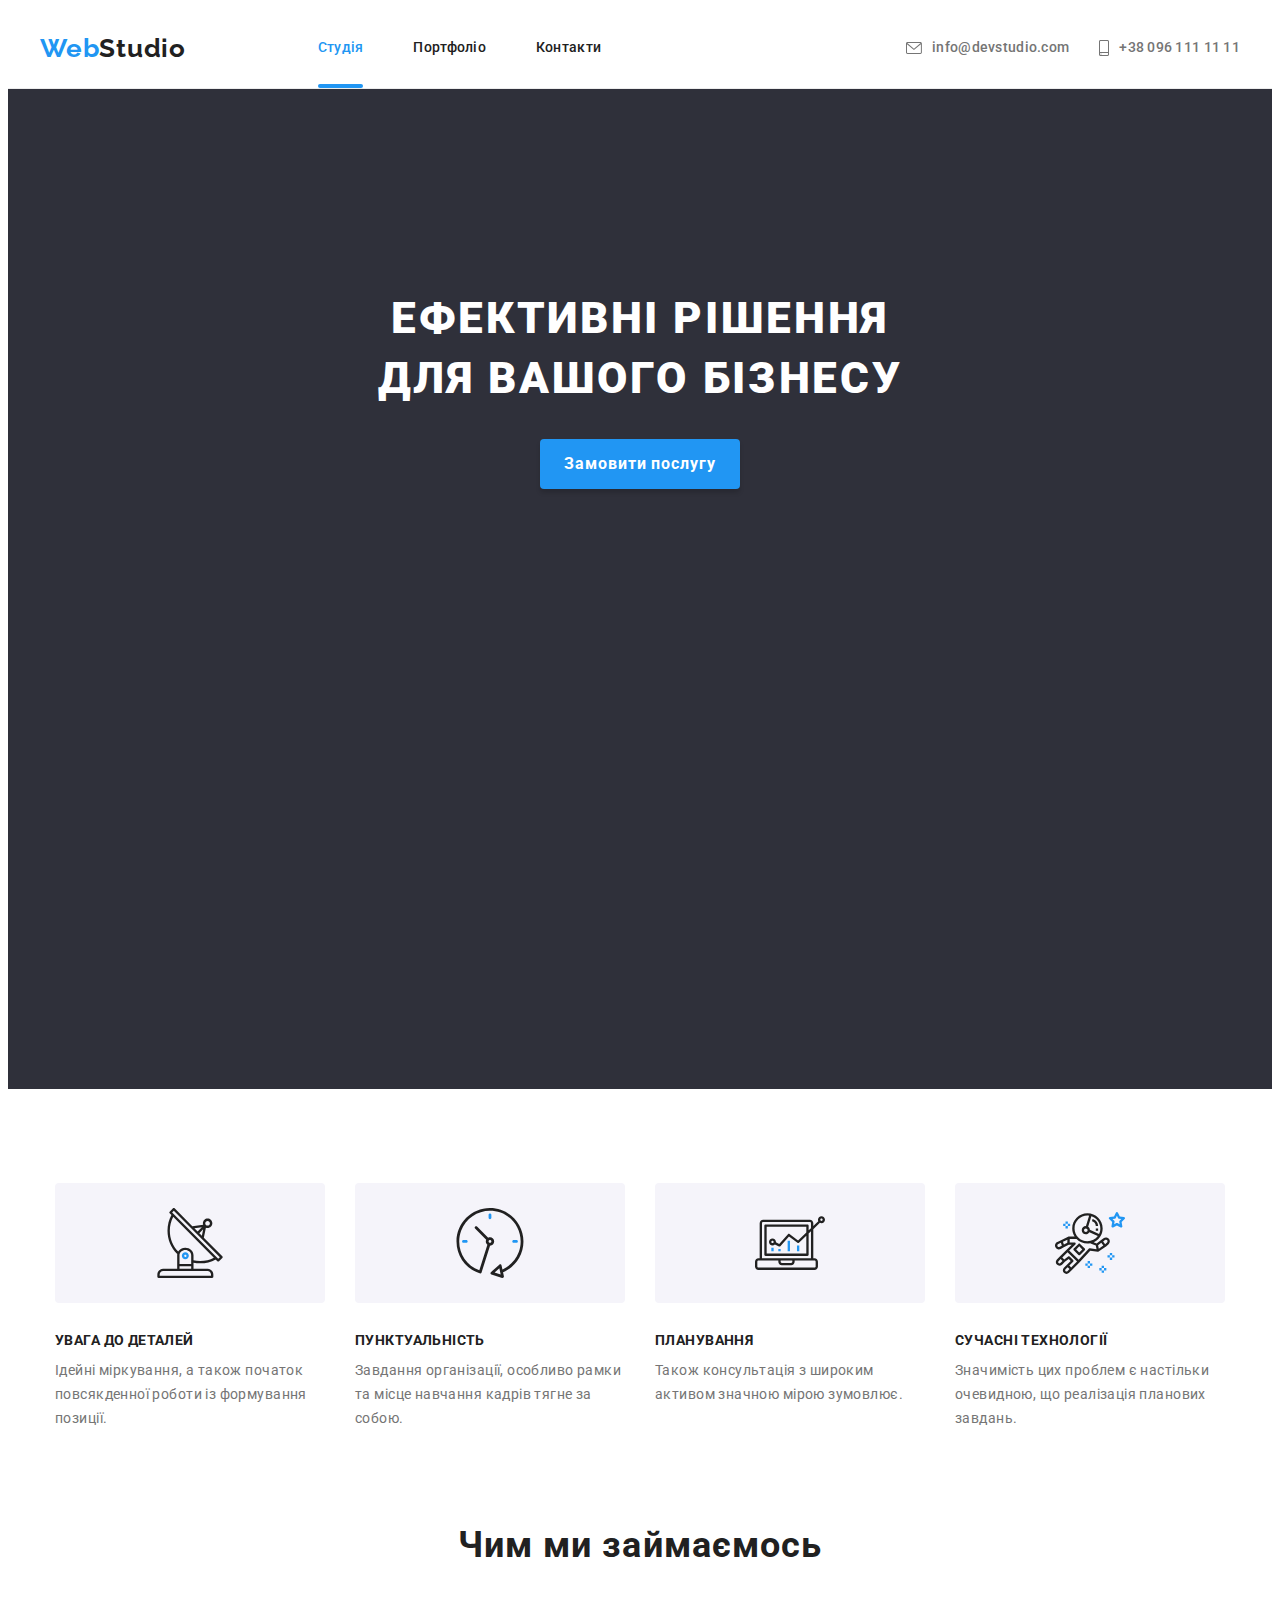
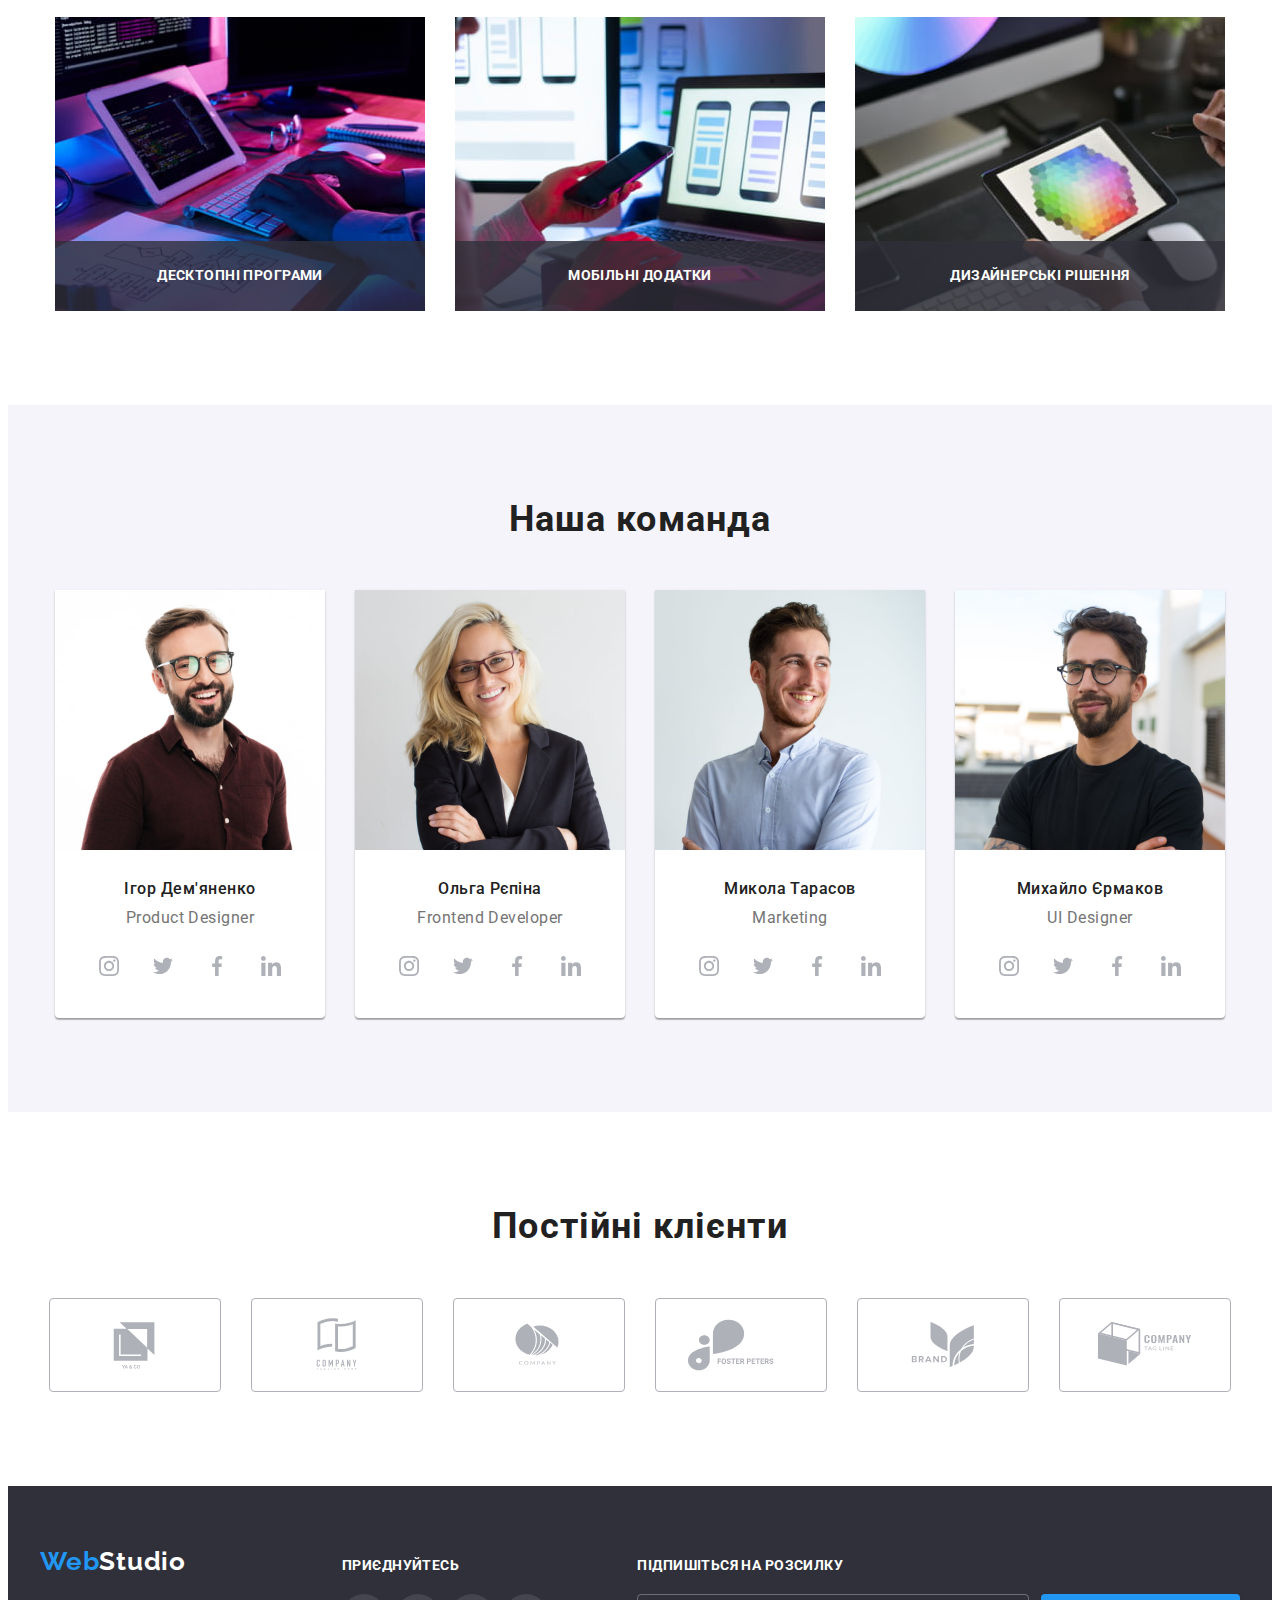
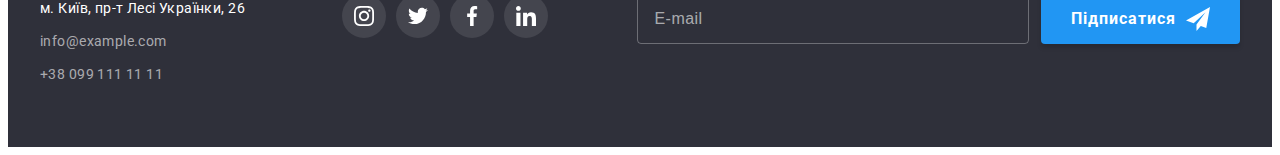
==== commit c50bfc07: "adaptive-beta" ====
--- a/index.html
+++ b/index.html
@@ -14,52 +14,79 @@
 
     <link rel="stylesheet" href="https://cdnjs.cloudflare.com/ajax/libs/modern-normalize/1.1.0/modern-normalize.min.css"
         integrity="sha512-wpPYUAdjBVSE4KJnH1VR1HeZfpl1ub8YT/NKx4PuQ5NmX2tKuGu6U/JRp5y+Y8XG2tV+wKQpNHVUX03MfMFn9Q=="
-        crossorigin="anonymous" referrerpolicy="no-referrer"/>
-
-    <!-- <link rel="stylesheet" href="./css/styles.css"> -->
+        crossorigin="anonymous" referrerpolicy="no-referrer"/>    
 
     <link rel="stylesheet" href="./css/main.min.css">
 
     <script defer src="./js/modal.js"></script>
+    <script defer src="./js/mobile-menu.js"></script>
 </head>
 
 <body>
     <header class="header">
-        <div class="container">
-            <nav class="header__navigation navigation">
-                <a class="navigation__logo logo" href="./index.html">
+        <div class="container">            
+            <nav class="header__menu menu">                
+                <a class="header__logo logo" href="./index.html">
                     <span class="logo logo--accent">Web</span>Studio
-                </a>
-                <ul class="navigation__list">
-                    <li class="navigation__item">
-                        <a class="navigation__link navigation__link--current" href="./index.html">Студія</a>
-                    </li>
-                    <li class="navigation__item">
-                        <a class="navigation__link" href="./portfolio.html">Портфоліо</a>
-                    </li>
-                    <li class="navigation__item">
-                        <a class="navigation__link" href="#">Контакти</a>
-                    </li>
-                </ul>
-            </nav>
-            <ul class="header__contacts contacts">
-                <li class="contacts__item contacts__item_mail">
-                    <a class="contacts__link" href="mailto:info@devstudio.com">
-                        <svg class="contacts__icon-mail">
-                            <use href="./images/icons.svg#mail"></use>
-                        </svg>
-                        <span>info@devstudio.com</span>
-                    </a>
-                </li>
-                <li class="contacts__item contacts__item_phone">
-                    <a class="contacts__link" href="tel:+380961111111">
-                        <svg class="contacts__icon-phone">
-                            <use href="./images/icons.svg#smartphone"></use>
-                        </svg>
-                        <span>+38 096 111 11 11</span>
-                    </a>
-                </li>
-            </ul>
+                </a>                
+                <button class="menu__button"
+                data-menu-button
+                type="button"
+                aria-expanded="false"
+                aria-controls="menu__container"                
+                aria-label="кнопка мобільного меню">
+                    <svg class="menu__button-icon">
+                        <use class="menu__button-icon-open" href="./images/icons.svg#open-menu"></use>
+                        <use class="menu__button-icon-close" href="./images/icons.svg#close-menu"></use>
+                    </svg>
+                </button>                
+                <div class="menu__container" id="menu__container" data-menu>
+                    <ul class="header__navigation navigation">
+                        <li class="navigation__item">
+                            <a class="navigation__link navigation__link--current" href="./index.html">Студія</a>
+                        </li>
+                        <li class="navigation__item">
+                            <a class="navigation__link" href="./portfolio.html">Портфоліо</a>
+                        </li>
+                        <li class="navigation__item">
+                            <a class="navigation__link" href="#">Контакти</a>
+                        </li>
+                    </ul>
+                    <ul class="header__contacts contacts">
+                        <li class="contacts__item contacts__item_mail">
+                            <a class="contacts__link" href="mailto:info@devstudio.com">
+                                <svg class="contacts__icon-mail">
+                                    <use href="./images/icons.svg#mail"></use>
+                                </svg>
+                                <span>info@devstudio.com</span>
+                            </a>
+                        </li>
+                        <li class="contacts__item contacts__item_phone">
+                            <a class="contacts__link" href="tel:+380961111111">
+                                <svg class="contacts__icon-phone">
+                                    <use href="./images/icons.svg#smartphone"></use>
+                                </svg>
+                                <span>+38 096 111 11 11</span>
+                            </a>
+                        </li>
+                    </ul>
+                    <ul class="header__socials">
+                        <li class="header__socials-item">
+                            <a class="header__socials-link" href="#">Instagram</a>
+                        </li>
+                        <li class="header__socials-item">
+                            <a class="header__socials-link" href="#">Twitter</a>
+                        </li>
+                        <li class="header__socials-item">
+                            <a class="header__socials-link" href="#">Facebook</a>
+                        </li>
+                        <li class="header__socials-item">
+                            <a class="header__socials-link" href="#">LinkedIn</a>
+                        </li>
+                    </ul>
+                </div>
+                
+            </nav>            
         </div>                
     </header>
 
@@ -68,7 +95,7 @@
         <section class="hero hero-owerlay">
             <div class="container">
                 <h1 class="hero__title">Ефективні рішення для вашого бізнесу</h1>
-                <button data-modal-open class="hero__button-order button" type="button">Замовити послугу</button>
+                <button data-modal-open class="hero__button-order button" aria-label="кнопка для замовлення послуг" type="button">Замовити послугу</button>
             </div>            
         </section>
 
@@ -404,7 +431,7 @@
                 <h2 class="footer__title">Підпишіться на розсилку</h2>
                 <form class="footer__form js-speaker-form" name="subscribe-form">                    
                     <input class="footer__input-email" type="email" name="subscribe-email" autocomplete="email" placeholder="E-mail">
-                    <button class="footer__button button" type="submit">Підписатися</button>
+                    <button class="footer__button button" aria-label="кнопка підпису на розсилку" type="submit">Підписатися</button>
                 </form>
             </div>
         </div>                   
@@ -443,10 +470,10 @@
                     <input class="form__input-checkbox" type="checkbox" name="agreement" value="agree" required />
                     <span class="form__checkbox-icon"></span>
                     <span class="form__label-checkbox">
-                        Погоджуюся з розсилкою та приймаю <a class="form__link" href="#">Умови договору</a>
+                        Погоджуюся з розсилкою та приймаю <a class="form__link" href="#">Умови&nbspдоговору</a>
                     </span>
                 </label>             
-                <button class="form__btn button" type="submit">Відправити</button>
+                <button class="form__btn button" aria-label="кнопка для відправлення даних для оформлення замовлення" type="submit">Відправити</button>
             </form>           
             <button data-modal-close class="modal__close" type="button">
                 <svg class="modal__close-icon">
--- a/css/main.min.css
+++ b/css/main.min.css
@@ -1,2 +1,2 @@
-h1,h2,h3,p,ul{margin:0;padding:0}.hero__button-order,.footer__button,.form__btn{font-weight:700;font-size:16px;line-height:1.87;letter-spacing:0.06em;color:#fff;background-color:#2196f3;box-shadow:0px 4px 4px rgba(0,0,0,0.15);border-radius:4px;transition:background-color 250ms cubic-bezier(0.4, 0, 0.2, 1)}.hero__button-order:hover,.footer__button:hover,.form__btn:hover,.hero__button-order:focus,.footer__button:focus,.form__btn:focus{background-color:#188ce8}.form__input,.form__textarea{border:1px solid rgba(33,33,33,0.2);border-radius:4px;transition:border-color 250ms cubic-bezier(0.4, 0, 0.2, 1)}.form__input:hover,.form__textarea:hover{border-color:#2196f3}.form__input:focus,.form__textarea:focus{outline:none;border-color:#2196f3}.navigation__link,.contacts__link{display:inline-flex;align-items:center;transition:color 250ms cubic-bezier(0.4, 0, 0.2, 1)}@media screen and (min-width: 1200px){.navigation__link,.contacts__link{padding-top:32px;padding-bottom:32px}}.job-types__title,.team__title,.clients__title{margin-bottom:30px;font-weight:700;font-size:28px;line-height:1.18;text-align:center;letter-spacing:0.03em;color:#212121}@media screen and (min-width: 1200px){.job-types__title,.team__title,.clients__title{margin-bottom:50px;font-size:36px;line-height:1.16}}body{font-family:"Roboto",sans-serif;font-style:normal;font-weight:400;color:#757575;background-color:#fff}ul{list-style:none}a{text-decoration:none;color:inherit}button{font-family:inherit;cursor:pointer;border:none}address{font-style:normal}img{display:block;max-width:100%;height:auto}textarea{resize:none}.container{margin:0 auto;padding-left:15px;padding-right:15px}@media screen and (min-width: 480px){.container{width:480px}}@media screen and (min-width: 768px){.container{width:768px}}@media screen and (min-width: 1200px){.container{width:1200px}}.section{padding:60px 0 60px 0}@media screen and (min-width: 1200px){.section{padding:94px 0 94px 0}}.visually-hidden{position:absolute;white-space:nowrap;width:1px;height:1px;overflow:hidden;border:0;padding:0;clip:rect(0 0 0 0);clip-path:inset(50%);margin:-1px}.logo{font-family:"Raleway",sans-serif;font-weight:700;font-size:24px;line-height:1.17;letter-spacing:0.03em}.logo--accent{color:#2196f3}@media screen and (min-width: 1200px){.logo{font-size:26px;line-height:1.19}}.socials{display:flex;justify-content:center;gap:10px}.socials__link{display:inline-flex;align-items:center;justify-content:center;width:44px;height:44px;border-radius:50%;transition:color 250ms cubic-bezier(0.4, 0, 0.2, 1),background-color 250ms cubic-bezier(0.4, 0, 0.2, 1)}.socials__link.footer__socials-link{color:#fff;background-color:rgba(255,255,255,0.1)}.socials__link.footer__socials-link:hover,.socials__link.footer__socials-link:focus{color:#fff;background-color:#2196f3}.socials__link.team__socials-link{color:#afb1b8;background-color:#fff}.socials__link.team__socials-link:hover,.socials__link.team__socials-link:focus{color:#fff;background-color:#2196f3}.socials__icon{width:20px;height:20px}.header{display:flex;align-items:center;justify-content:flex-start;height:60px;border-bottom:1px solid #ececec}@media screen and (min-width: 768px){.header{height:80px}.header>.container{display:flex;align-items:center;justify-content:flex-start}.header__navigation{display:flex;align-items:center;justify-content:flex-start}}@media screen and (min-width: 1200px){.header__contacts{display:flex;align-items:center;justify-content:center}}.navigation__logo{display:inline-block;margin-right:88px;color:#212121}@media screen and (min-width: 1200px){.navigation__logo{margin-right:93px}}.navigation__list{font-weight:500;font-size:14px;line-height:1.14;letter-spacing:0.02em}@media screen and (max-width: 767px){.navigation__list{display:none}}@media screen and (min-width: 768px){.navigation__list{display:flex}}.navigation__item:not(:last-child){margin-right:50px}.navigation__link{position:relative;padding-top:32px;padding-bottom:32px;color:#212121}.navigation__link:hover,.navigation__link:focus,.navigation__link--current{color:#2196f3}.navigation__link::after{position:absolute;bottom:0;right:0;content:'';display:inline-flex;width:100%;height:4px;background-color:#2196f3;border-radius:2px;transform:scale(0);opacity:0;transition:transform 250ms cubic-bezier(0.4, 0, 0.2, 1),opacity 250ms cubic-bezier(0.4, 0, 0.2, 1)}.navigation__link--current::after,.navigation__link:hover::after,.navigation__link:focus::after{transform:scale(1);opacity:1}.contacts{margin-left:auto;font-weight:500;font-size:12px;line-height:1.17;letter-spacing:0.02em}@media screen and (max-width: 767px){.contacts{display:none}}@media screen and (min-width: 1200px){.contacts{font-size:14px;line-height:1.14}}@media screen and (max-width: 1199px){.contacts__item:first-child{margin-bottom:10px}}@media screen and (min-width: 1200px){.contacts__item:not(:last-child){margin-right:30px}}.contacts__link{color:#757575;transition:fill 250ms cubic-bezier(0.4, 0, 0.2, 1),color 250ms cubic-bezier(0.4, 0, 0.2, 1)}.contacts__link:hover,.contacts__link:focus{color:#2196f3}.contacts__icon-mail{width:14px;height:10px;margin-right:8px}@media screen and (min-width: 1200px){.contacts__icon-mail{width:16px;height:12px;margin-right:10px}}.contacts__icon-phone{width:10px;height:14px;margin-right:8px}@media screen and (min-width: 1200px){.contacts__icon-phone{width:10px;height:16px;margin-right:10px}}.hero{padding:118px 0 118px 0;text-align:center;background-color:#2f303a}@media screen and (min-width: 1200px){.hero{padding:200px 0 200px 0}}.hero-owerlay{max-width:480px;height:400px;margin-left:auto;margin-right:auto;background-image:linear-gradient(to right, rgba(47,48,58,0.4), rgba(47,48,58,0.4));background-size:cover}@media screen and (min-width: 768px){.hero-owerlay{max-width:768px}}@media screen and (min-width: 1200px){.hero-owerlay{max-width:1600px;height:600px}}.hero__title{margin-right:auto;margin-bottom:30px;margin-left:auto;max-width:350px;font-weight:900;font-size:26px;line-height:1.61;letter-spacing:0.06em;text-transform:uppercase;color:#fff}@media screen and (min-width: 1200px){.hero__title{max-width:600px;font-size:44px;line-height:1.36}}.hero__button-order{padding:10px 24px}@media screen and (min-width: 1200px){.features.section{padding:94px 0 0 0}}@media screen and (min-width: 768px){.features__list{display:flex;justify-content:center;gap:30px;flex-wrap:wrap}}@media screen and (max-width: 767px){.features__item:not(:last-child){margin-bottom:30px}}@media screen and (min-width: 768px) and (max-width: 1199px){.features__item{width:354px}}@media screen and (min-width: 1200px){.features__item{width:270px}}.features__icons{display:inline-flex;align-items:center;justify-content:center;width:100%;height:120px;margin-bottom:30px;background-color:#f5f4fa;border-radius:4px}.features__icon{width:70px;height:70px}.features__title{margin-bottom:10px;font-weight:700;font-size:14px;line-height:1.14;letter-spacing:0.03em;text-transform:uppercase;color:#212121}@media screen and (max-width: 767px){.features__title{text-align:center}}.features__description{font-size:14px;line-height:1.71;letter-spacing:0.03em}@media screen and (max-width: 1199px){.job-types{display:none}}.job-types__list{display:flex;justify-content:center;gap:30px}.job-types-thumb{position:relative}.job-types__subtitle{position:absolute;bottom:0;padding-top:27px;padding-bottom:27px;width:100%;font-weight:700;font-size:14px;line-height:1.14;text-align:center;letter-spacing:0.03em;text-transform:uppercase;color:#fff;background-color:rgba(47,48,58,0.8)}.team{background-color:#f5f4fa}@media screen and (min-width: 768px){.team__list{display:flex;justify-content:center;gap:30px}}@media screen and (min-width: 768px) and (max-width: 1199px){.team__list{flex-wrap:wrap}}.team__item{padding-bottom:24px;width:100%;background-color:#fff;box-shadow:0px 1px 3px rgba(0,0,0,0.12),0px 1px 1px rgba(0,0,0,0.14),0px 2px 1px rgba(0,0,0,0.2);border-radius:0px 0px 4px 4px}@media screen and (max-width: 767px){.team__item:not(:last-child){margin-bottom:30px}}@media screen and (min-width: 768px){.team__item{width:354px}}@media screen and (min-width: 1200px){.team__item{width:270px;padding-bottom:30px}}.team__item-img{height:460px;margin-bottom:30px}@media screen and (min-width: 768px){.team__item-img{height:374px}}@media screen and (min-width: 1200px){.team__item-img{height:260px}}.team__item-title{margin-bottom:10px;font-weight:500;font-size:16px;line-height:1.18;text-align:center;letter-spacing:0.03em;color:#212121}.team__item-subtitle{margin-bottom:16px;font-size:16px;line-height:1.18;text-align:center;letter-spacing:0.03em}.clients__list{display:flex;justify-content:center;gap:30px}@media screen and (max-width: 1199px){.clients__list{flex-wrap:wrap}}.clients__link{display:inline-flex;align-items:center;justify-content:center;width:210px;height:92px;color:#afb1b8;border:1px solid #afb1b8;border-radius:4px;transition:border-color 250ms cubic-bezier(0.4, 0, 0.2, 1),color 250ms cubic-bezier(0.4, 0, 0.2, 1)}@media screen and (min-width: 768px){.clients__link{width:226px;height:92px}}@media screen and (min-width: 1200px){.clients__link{width:170px;height:92px}}.clients__link:hover,.clients__link:focus{border-color:#2196f3;color:#2196f3}.clients__icon{width:106px;height:60px}.footer{padding:60px 0 60px 0;text-align:center;font-size:14px;line-height:1.71;letter-spacing:0.03em;color:rgba(255,255,255,0.6);background-color:#2f303a}@media screen and (min-width: 1200px){.footer{text-align:left}}@media screen and (min-width: 768px){.footer__flex-container{display:flex;align-items:baseline;justify-content:center}}@media screen and (min-width: 768px) and (max-width: 1199px){.footer__flex-container{flex-wrap:wrap;justify-content:space-around}}@media screen and (min-width: 1200px){.footer__flex-container{justify-content:flex-start}}@media screen and (min-width: 768px){.footer__flex-item:nth-child(1){width:232px}.footer__flex-item:nth-child(2){width:206px}}@media screen and (max-width: 1199px){.footer__flex-item:not(:last-child){margin-bottom:60px}.footer__flex-item:nth-child(3){width:450px}}@media screen and (min-width: 1200px){.footer__flex-item:nth-child(1){margin-right:70px}.footer__flex-item:nth-child(3){margin-left:auto}}.footer__logo{display:block;margin-bottom:20px;color:#fff}@media screen and (min-width: 1200px){.footer__logo{display:inline-block}}.address__item:not(:last-child){margin-bottom:8px}@media screen and (min-width: 1200px){.address__item:not(:last-child){margin-bottom:9px}}.address__link[target]{color:#fff}.footer__title{margin-bottom:20px;font-weight:700;font-size:14px;line-height:1.14;letter-spacing:0.03em;text-transform:uppercase;color:#fff}.footer__form{display:flex;align-items:center;justify-content:center}@media screen and (max-width: 1199px){.footer__form{flex-wrap:wrap}}@media screen and (min-width: 1200px){.footer__form{justify-content:flex-start}}.footer__input-email{padding:14px 16px;width:450px;font-size:16px;line-height:1.25;letter-spacing:0.03em;color:#fff;background-color:transparent;border:1px solid rgba(255,255,255,0.3);border-radius:4px;transition:border-color 250ms cubic-bezier(0.4, 0, 0.2, 1)}@media screen and (max-width: 1199px){.footer__input-email{margin-bottom:20px}}@media screen and (min-width: 1200px){.footer__input-email{width:358px;margin-right:12px}}.footer__input-email:hover{border-color:#2196f3}.footer__input-email:focus{outline:none;border-color:#2196f3}.footer__input-email::placeholder{font-size:16px;line-height:1.25;letter-spacing:0.03em;color:rgba(255,255,255,0.6)}.footer__button{padding:10px 30px;display:inline-flex;align-items:center}.footer__button::after{content:'';display:inline-flex;width:24px;height:24px;margin-left:10px;background-image:url("data:image/svg+xml;charset=utf8,%3Csvg width='24' height='24' fill='none' xmlns='http://www.w3.org/2000/svg'%3E%3Cpath d='M24 0 0 13.5l7.67 2.84L19.5 5.25l-8.998 12.14.007.002-.009-.002V24l4.301-5.018L20.251 21 24 0Z' fill='%23fff'/%3E%3C/svg%3E")}.backdrop{position:fixed;top:0;right:0;bottom:0;left:0;background:rgba(0,0,0,0.2);z-index:999;visibility:hidden;opacity:0;transition:250ms ease-in}.backdrop-active{visibility:visible;opacity:1;transition:250ms ease-in}.modal{position:absolute;top:-1000px;left:50%;width:450px;padding:40px;background-color:#fff;box-shadow:0px 1px 3px rgba(0,0,0,0.12),0px 1px 1px rgba(0,0,0,0.14),0px 2px 1px rgba(0,0,0,0.2);border-radius:4px;z-index:1000;visibility:hidden;opacity:0;transform:translate(-50%, 0);transition:250ms ease-in}@media screen and (min-width: 1200px){.modal{width:528px}}.modal-active{visibility:visible;opacity:1;pointer-events:initial;top:50%;transform:translate(-50%, -50%);transition:250ms ease-in}.modal__title{margin-bottom:12px;font-weight:700;font-size:20px;line-height:1.15;text-align:center;letter-spacing:0.03em;color:#212121}.modal__close{position:absolute;top:8px;right:8px;display:inline-flex;align-items:center;justify-content:center;width:30px;height:30px;border-radius:50%;background-color:transparent;border:1px solid rgba(0,0,0,0.1);transition:250ms cubic-bezier(0.4, 0, 0.2, 1)}.modal__close:hover,.modal__close:focus{transform:rotate(360deg)}.modal__close-icon{width:18px;height:18px;transition:fill 250ms cubic-bezier(0.4, 0, 0.2, 1)}.modal__close:hover .modal__close-icon,.modal__close:focus .modal__close-icon{fill:#2196f3}.form__field{position:relative;display:flex;flex-direction:column;margin-bottom:10px}.form__field:nth-child(4){margin-bottom:20px}.form__label{margin-bottom:4px;font-size:12px;line-height:1.17;letter-spacing:0.01em;color:#757575}.form__input{width:100%;padding:10px 11px 10px 42px}.form__icon{position:absolute;top:50%;left:12px;width:18px;height:18px;transition:fill 250ms cubic-bezier(0.4, 0, 0.2, 1)}.form__input:hover ~ .form__icon,.form__input:focus ~ .form__icon{fill:#2196f3}.form__textarea{height:120px;padding:12px 16px}.form__textarea::placeholder{font-size:14px;line-height:1.14;letter-spacing:0.01em;color:rgba(117,117,117,0.5)}.form__field-checkbox{display:flex;align-items:center;justify-content:center;margin-bottom:30px}.form__label-checkbox{margin-left:8px;font-size:12px;line-height:1.17;letter-spacing:0.03em;color:#757575}@media screen and (min-width: 1200px){.form__label-checkbox{font-size:14px;line-height:1.71}}.form__input-checkbox{appearance:none}.form__checkbox-icon{display:inline-flex;width:16px;height:15px;border:2px solid #212121;border-radius:2px}.form__input-checkbox:checked+.form__checkbox-icon{background-color:#2196f3;background-image:url("data:image/svg+xml;charset=utf8,%3Csvg width='16' height='15' fill='none' xmlns='http://www.w3.org/2000/svg'%3E%3Cpath d='m3.957 7.752-.069-.066-.069.065-.888.842-.076.072.076.073 3.496 3.334.069.066.069-.066 7.504-7.158.076-.073-.076-.072-.882-.841-.069-.066-.069.066-6.553 6.246-2.539-2.422Z' fill='%23fff' stroke='%23fff' stroke-width='.2'/%3E%3C/svg%3E");background-position:center;background-origin:border-box;border-color:#2196f3}.form__link{color:#2196f3;text-decoration:underline}.form__btn{display:block;margin:0 auto;padding:10px 52px}.filters{display:flex;align-items:center;justify-content:center;flex-wrap:wrap;gap:15px 8px;margin-bottom:40px}@media screen and (min-width: 768px){.filters{margin-bottom:30px}}@media screen and (min-width: 1200px){.filters{margin-bottom:50px}}.filters__button{padding:6px 22px;font-weight:500;font-size:16px;line-height:1.62;letter-spacing:0.03em;color:#212121;background-color:#f5f4fa;border-radius:4px;transition:color 250ms cubic-bezier(0.4, 0, 0.2, 1),background-color 250ms cubic-bezier(0.4, 0, 0.2, 1),box-shadow 250ms cubic-bezier(0.4, 0, 0.2, 1)}.filters__button:hover,.filters__button:focus{color:#fff;background-color:#2196f3;box-shadow:0px 3px 1px rgba(0,0,0,0.1),0px 1px 2px rgba(0,0,0,0.08),0px 2px 2px rgba(0,0,0,0.12)}@media screen and (min-width: 768px){.projects{display:flex;justify-content:flex-start;gap:30px;flex-wrap:wrap}}.projects__item{width:450px}@media screen and (max-width: 767px){.projects__item:not(:last-child){margin-bottom:30px}}@media screen and (min-width: 768px){.projects__item{width:354px}}@media screen and (min-width: 1200px){.projects__item{width:370px}}.projects__link{display:inline-block;transition:box-shadow 250ms cubic-bezier(0.4, 0, 0.2, 1)}.projects__link:hover,.projects__link:focus{box-shadow:0px 1px 1px rgba(0,0,0,0.12),0px 4px 4px rgba(0,0,0,0.06),1px 4px 6px rgba(0,0,0,0.16)}.projects__link:hover .projects__overlay,.projects__link:hover .projects__overlay,.projects__link:focus .projects__overlay,.projects__link:focus .projects__overlay{transform:translateY(-100%)}.projects__thumb{position:relative;overflow:hidden}.projects__overlay{position:absolute;bottom:1;height:294px;display:flex;align-items:center;padding:63px 24px;background-color:rgba(33,150,243,0.9);transform:translateY(0);transition:transform 250ms cubic-bezier(0.4, 0, 0.2, 1)}.projects__overlay-text{font-size:18px;line-height:1.56;letter-spacing:0.03em;color:#fff}@media screen and (max-width: 767px){.projects__img{width:450px}}@media screen and (min-width: 768px) and (max-width: 1199px){.projects__img{width:354px}}.projects__text{width:100%;padding:20px 24px;border-right:1px solid #eee;border-bottom:1px solid #eee;border-left:1px solid #eee}@media screen and (min-width: 768px) and (max-width: 1199px){.projects__text{height:147px}}.projects__title{margin-bottom:4px;font-weight:700;font-size:18px;line-height:2;letter-spacing:0.06em;color:#212121}.projects__subtitle{font-size:16px;line-height:1.87;letter-spacing:0.03em}
+h1,h2,h3,p,ul,.menu__button{margin:0;padding:0}.hero__button-order,.footer__button,.form__btn{font-weight:700;font-size:16px;line-height:1.87;letter-spacing:0.06em;color:#fff;background-color:#2196f3;box-shadow:0px 4px 4px rgba(0,0,0,0.15);border-radius:4px;transition:background-color 250ms cubic-bezier(0.4, 0, 0.2, 1)}.hero__button-order:hover,.footer__button:hover,.form__btn:hover,.hero__button-order:focus,.footer__button:focus,.form__btn:focus{background-color:#188ce8}.form__input,.form__textarea{border:1px solid rgba(33,33,33,0.2);border-radius:4px;transition:border-color 250ms cubic-bezier(0.4, 0, 0.2, 1)}.form__input:hover,.form__textarea:hover{border-color:#2196f3}.form__input:focus,.form__textarea:focus{outline:none;border-color:#2196f3}.job-types__title,.team__title,.clients__title{margin-bottom:30px;font-weight:700;font-size:28px;line-height:1.18;text-align:center;letter-spacing:0.03em;color:#212121}@media screen and (min-width: 1200px){.job-types__title,.team__title,.clients__title{margin-bottom:50px;font-size:36px;line-height:1.16}}body{font-family:"Roboto",sans-serif;font-style:normal;font-weight:400;color:#757575;background-color:#fff}ul{list-style:none}a{text-decoration:none;color:inherit}button{font-family:inherit;cursor:pointer;border:none}address{font-style:normal}img{display:block;max-width:100%;height:auto}textarea{resize:none}.container{margin:0 auto;padding-left:15px;padding-right:15px}@media screen and (min-width: 480px){.container{width:480px}}@media screen and (min-width: 768px){.container{width:768px}}@media screen and (min-width: 1200px){.container{width:1200px}}.section{padding:60px 0 60px 0}@media screen and (min-width: 1200px){.section{padding:94px 0 94px 0}}.visually-hidden{position:absolute;white-space:nowrap;width:1px;height:1px;overflow:hidden;border:0;padding:0;clip:rect(0 0 0 0);clip-path:inset(50%);margin:-1px}.overflow-hidden{overflow:hidden}.logo{display:inline-flex;font-family:"Raleway",sans-serif;font-weight:700;font-size:24px;line-height:1.17;letter-spacing:0.03em}.logo--accent{color:#2196f3}@media screen and (min-width: 1200px){.logo{font-size:26px;line-height:1.19}}.header__logo{color:#212121}.footer__logo{display:block;margin-bottom:20px;color:#fff}@media screen and (min-width: 1200px){.footer__logo{display:inline-flex}}.socials{display:flex;justify-content:center;gap:10px}.socials__link{display:inline-flex;align-items:center;justify-content:center;width:44px;height:44px;border-radius:50%;transition:color 250ms cubic-bezier(0.4, 0, 0.2, 1),background-color 250ms cubic-bezier(0.4, 0, 0.2, 1)}.socials__link.footer__socials-link{color:#fff;background-color:rgba(255,255,255,0.1)}.socials__link.footer__socials-link:hover,.socials__link.footer__socials-link:focus{color:#fff;background-color:#2196f3}.socials__link.team__socials-link{color:#afb1b8;background-color:#fff}.socials__link.team__socials-link:hover,.socials__link.team__socials-link:focus{color:#fff;background-color:#2196f3}.socials__icon{width:20px;height:20px}.header{display:flex;align-items:center;justify-content:flex-start;height:60px;border-bottom:1px solid #ececec}.header>.container{min-width:320px}@media screen and (min-width: 768px){.header{height:80px}}.header__menu{display:flex;align-items:center;justify-content:space-between}@media screen and (min-width: 1200px){.header__contacts{display:flex;align-items:center;justify-content:center}}.menu__button{display:inline-flex;margin-left:auto;z-index:900;background-color:transparent;transition:fill 250ms cubic-bezier(0.4, 0, 0.2, 1)}.menu__button:hover,.menu__button:focus{fill:#2196f3}@media screen and (min-width: 767px){.menu__button{display:none}}.menu__button-icon{width:40px;height:40px}.menu__button-icon-open{visibility:visible;opacity:1}.menu__button.menu__button--active .menu__button-icon-open{visibility:hidden;opacity:0}.menu__button.menu__button--active .menu__button-icon-close{visibility:visible;opacity:1}.menu__button .menu__button-icon-close{visibility:hidden;opacity:0}.menu__container{display:flex;align-items:center;justify-content:end;flex-grow:1}@media screen and (max-width: 767px){.menu__container{position:absolute;top:-100vh;left:0;width:100vw;height:100vh;z-index:888;flex-direction:column;align-items:flex-start;padding:48px 40px;background:#fff;visibility:hidden;opacity:0;transition:250ms ease-in}.menu__container--active{top:0;visibility:visible;opacity:1;pointer-events:initial}}@media screen and (min-width: 768px){.navigation{display:flex;margin-right:84px}}@media screen and (min-width: 1200px){.navigation{margin-right:305px}}@media screen and (max-width: 767px){.navigation__item:not(:last-child){margin-bottom:32px}}@media screen and (min-width: 768px){.navigation__item:not(:last-child){margin-right:50px}}.navigation__link{display:inline-flex;font-weight:500;font-size:40px;line-height:1.175;letter-spacing:0.02em;color:#212121;transition:color 250ms cubic-bezier(0.4, 0, 0.2, 1)}.navigation__link:hover,.navigation__link:focus,.navigation__link--current{color:#2196f3}@media screen and (min-width: 768px){.navigation__link{font-size:14px;line-height:1.14;position:relative;padding-top:32px;padding-bottom:32px}.navigation__link::after{position:absolute;bottom:0;right:0;content:'';display:inline-flex;width:100%;height:4px;background-color:#2196f3;border-radius:2px;transform:scale(0);opacity:0;transition:transform 250ms cubic-bezier(0.4, 0, 0.2, 1),opacity 250ms cubic-bezier(0.4, 0, 0.2, 1)}.navigation__link--current::after,.navigation__link:hover::after,.navigation__link:focus::after{transform:scale(1);opacity:1}}@media screen and (max-width: 767px){.contacts{display:flex;flex-direction:column-reverse;margin-top:auto;margin-bottom:64px}}.contacts__item{font-weight:500;letter-spacing:0.02em}@media screen and (max-width: 380px){.contacts__item{margin-bottom:32px;font-size:24px}.contacts__item:last-child{color:#2196f3}}@media screen and (min-width: 381px) and (max-width: 767px){.contacts__item:last-child{margin-bottom:32px;font-size:34px;line-height:1.17;color:#2196f3}.contacts__item:first-child{font-size:24px;line-height:1.17}}@media screen and (min-width: 768px) and (max-width: 1199px){.contacts__item:first-child{margin-bottom:10px}}@media screen and (min-width: 1200px){.contacts__item:not(:last-child){margin-right:30px}}.contacts__link{display:flex;align-items:center;justify-content:flex-start;transition:fill 250ms cubic-bezier(0.4, 0, 0.2, 1),color 250ms cubic-bezier(0.4, 0, 0.2, 1)}.contacts__link:hover,.contacts__link:focus{color:#2196f3}@media screen and (min-width: 768px){.contacts__link{font-weight:500;font-size:12px;line-height:1.17;letter-spacing:0.02em;color:#757575}}@media screen and (min-width: 1200px){.contacts__link{font-size:14px;line-height:1.14}}.contacts__icon-mail{width:14px;height:10px;margin-right:8px}@media screen and (max-width: 767px){.contacts__icon-mail{display:none}}@media screen and (min-width: 1200px){.contacts__icon-mail{width:16px;height:12px;margin-right:10px}}.contacts__icon-phone{width:10px;height:14px;margin-right:8px}@media screen and (max-width: 767px){.contacts__icon-phone{display:none}}@media screen and (min-width: 1200px){.contacts__icon-phone{width:10px;height:16px;margin-right:10px}}.header__socials{display:flex}@media screen and (min-width: 768px){.header__socials{display:none}}.header__socials-item{padding-left:10px;padding-right:10px}.header__socials-item:first-child{padding-left:0}.header__socials-item:last-child{padding-right:0}.header__socials-item:not(:last-child){border-right:1px solid rgba(33,33,33,0.2)}@media screen and (max-width: 479px){.header__socials-item{padding-left:5px;padding-right:5px}}.header__socials-link{font-weight:500;font-size:18px;line-height:1.22;letter-spacing:0.02em;color:#2196f3}@media screen and (max-width: 479px){.header__socials-link{font-size:14px}}.hero{padding:118px 0 118px 0;text-align:center;background-color:#2f303a}@media screen and (min-width: 1200px){.hero{padding:200px 0 200px 0}}.hero-owerlay{max-width:480px;height:400px;margin-left:auto;margin-right:auto;background-image:linear-gradient(to right, rgba(47,48,58,0.4), rgba(47,48,58,0.4));background-size:cover}@media screen and (min-width: 768px){.hero-owerlay{max-width:768px}}@media screen and (min-width: 1200px){.hero-owerlay{max-width:1600px;height:600px}}.hero__title{margin-right:auto;margin-bottom:30px;margin-left:auto;max-width:350px;font-weight:900;font-size:26px;line-height:1.61;letter-spacing:0.06em;text-transform:uppercase;color:#fff}@media screen and (min-width: 1200px){.hero__title{max-width:600px;font-size:44px;line-height:1.36}}.hero__button-order{padding:10px 24px}@media screen and (min-width: 1200px){.features.section{padding:94px 0 0 0}}@media screen and (min-width: 768px){.features__list{display:flex;justify-content:center;gap:30px;flex-wrap:wrap}}@media screen and (max-width: 767px){.features__item:not(:last-child){margin-bottom:30px}}@media screen and (min-width: 768px) and (max-width: 1199px){.features__item{width:354px}}@media screen and (min-width: 1200px){.features__item{width:270px}}.features__icons{display:inline-flex;align-items:center;justify-content:center;width:100%;height:120px;margin-bottom:30px;background-color:#f5f4fa;border-radius:4px}.features__icon{width:70px;height:70px}.features__title{margin-bottom:10px;font-weight:700;font-size:14px;line-height:1.14;letter-spacing:0.03em;text-transform:uppercase;color:#212121}@media screen and (max-width: 767px){.features__title{text-align:center}}.features__description{font-size:14px;line-height:1.71;letter-spacing:0.03em}@media screen and (max-width: 1199px){.job-types{display:none}}.job-types__list{display:flex;justify-content:center;gap:30px}.job-types-thumb{position:relative}.job-types__subtitle{position:absolute;bottom:0;padding-top:27px;padding-bottom:27px;width:100%;font-weight:700;font-size:14px;line-height:1.14;text-align:center;letter-spacing:0.03em;text-transform:uppercase;color:#fff;background-color:rgba(47,48,58,0.8)}.team{background-color:#f5f4fa}@media screen and (min-width: 768px){.team__list{display:flex;justify-content:center;gap:30px}}@media screen and (min-width: 768px) and (max-width: 1199px){.team__list{flex-wrap:wrap}}.team__item{padding-bottom:24px;width:100%;background-color:#fff;box-shadow:0px 1px 3px rgba(0,0,0,0.12),0px 1px 1px rgba(0,0,0,0.14),0px 2px 1px rgba(0,0,0,0.2);border-radius:0px 0px 4px 4px}@media screen and (max-width: 767px){.team__item:not(:last-child){margin-bottom:30px}}@media screen and (min-width: 768px){.team__item{width:354px}}@media screen and (min-width: 1200px){.team__item{width:270px;padding-bottom:30px}}.team__item-img{height:460px;margin-bottom:30px}@media screen and (min-width: 768px){.team__item-img{height:374px}}@media screen and (min-width: 1200px){.team__item-img{height:260px}}.team__item-title{margin-bottom:10px;font-weight:500;font-size:16px;line-height:1.18;text-align:center;letter-spacing:0.03em;color:#212121}.team__item-subtitle{margin-bottom:16px;font-size:16px;line-height:1.18;text-align:center;letter-spacing:0.03em}.clients__list{display:flex;justify-content:center;gap:30px}@media screen and (max-width: 1199px){.clients__list{flex-wrap:wrap}}.clients__link{display:inline-flex;align-items:center;justify-content:center;width:210px;height:92px;color:#afb1b8;border:1px solid #afb1b8;border-radius:4px;transition:border-color 250ms cubic-bezier(0.4, 0, 0.2, 1),color 250ms cubic-bezier(0.4, 0, 0.2, 1)}@media screen and (min-width: 768px){.clients__link{width:226px;height:92px}}@media screen and (min-width: 1200px){.clients__link{width:170px;height:92px}}.clients__link:hover,.clients__link:focus{border-color:#2196f3;color:#2196f3}.clients__icon{width:106px;height:60px}.footer{padding:60px 0 60px 0;text-align:center;font-size:14px;line-height:1.71;letter-spacing:0.03em;color:rgba(255,255,255,0.6);background-color:#2f303a}@media screen and (min-width: 1200px){.footer{text-align:left}}@media screen and (min-width: 768px){.footer__flex-container{display:flex;align-items:baseline;justify-content:center}}@media screen and (min-width: 768px) and (max-width: 1199px){.footer__flex-container{flex-wrap:wrap;justify-content:space-around}}@media screen and (min-width: 1200px){.footer__flex-container{justify-content:flex-start}}@media screen and (min-width: 768px){.footer__flex-item:nth-child(1){width:232px}.footer__flex-item:nth-child(2){width:206px}}@media screen and (max-width: 1199px){.footer__flex-item:not(:last-child){margin-bottom:60px}.footer__flex-item:nth-child(3){max-width:450px}}@media screen and (min-width: 1200px){.footer__flex-item:nth-child(1){margin-right:70px}.footer__flex-item:nth-child(3){margin-left:auto}}.address__item:not(:last-child){margin-bottom:8px}@media screen and (min-width: 1200px){.address__item:not(:last-child){margin-bottom:9px}}.address__link[target]{color:#fff}.footer__title{margin-bottom:20px;font-weight:700;font-size:14px;line-height:1.14;letter-spacing:0.03em;text-transform:uppercase;color:#fff}.footer__form{display:flex;align-items:center;justify-content:center}@media screen and (max-width: 1199px){.footer__form{flex-wrap:wrap}}@media screen and (min-width: 1200px){.footer__form{justify-content:flex-start}}.footer__input-email{padding:14px 16px;width:450px;font-size:16px;line-height:1.25;letter-spacing:0.03em;color:#fff;background-color:transparent;border:1px solid rgba(255,255,255,0.3);border-radius:4px;transition:border-color 250ms cubic-bezier(0.4, 0, 0.2, 1)}@media screen and (max-width: 1199px){.footer__input-email{margin-bottom:20px}}@media screen and (min-width: 1200px){.footer__input-email{width:358px;margin-right:12px}}.footer__input-email:hover{border-color:#2196f3}.footer__input-email:focus{outline:none;border-color:#2196f3}.footer__input-email::placeholder{font-size:16px;line-height:1.25;letter-spacing:0.03em;color:rgba(255,255,255,0.6)}.footer__button{padding:10px 30px;display:inline-flex;align-items:center}.footer__button::after{content:'';display:inline-flex;width:24px;height:24px;margin-left:10px;background-image:url("data:image/svg+xml;charset=utf8,%3Csvg width='24' height='24' fill='none' xmlns='http://www.w3.org/2000/svg'%3E%3Cpath d='M24 0 0 13.5l7.67 2.84L19.5 5.25l-8.998 12.14.007.002-.009-.002V24l4.301-5.018L20.251 21 24 0Z' fill='%23fff'/%3E%3C/svg%3E")}.backdrop{position:fixed;top:0;right:0;bottom:0;left:0;background:rgba(0,0,0,0.2);z-index:999;visibility:hidden;opacity:0;overflow-y:scroll;transition:250ms ease-in}.backdrop-active{visibility:visible;opacity:1;transition:250ms ease-in}.modal{position:absolute;top:-1000px;left:50%;width:450px;padding:40px;background-color:#fff;box-shadow:0px 1px 3px rgba(0,0,0,0.12),0px 1px 1px rgba(0,0,0,0.14),0px 2px 1px rgba(0,0,0,0.2);border-radius:4px;z-index:1000;visibility:hidden;opacity:0;transform:translate(-50%, 0);transition:250ms ease-in}@media screen and (max-width: 479px){.modal{max-width:calc(100vw - 30px);padding:40px 15px}}@media screen and (min-width: 1200px){.modal{width:528px}}.modal-active{visibility:visible;opacity:1;pointer-events:initial;top:50%;transform:translate(-50%, -50%);transition:250ms ease-in}.modal__title{margin-bottom:12px;font-weight:700;font-size:20px;line-height:1.15;text-align:center;letter-spacing:0.03em;color:#212121}.modal__close{position:absolute;top:8px;right:8px;display:inline-flex;align-items:center;justify-content:center;width:30px;height:30px;border-radius:50%;background-color:transparent;border:1px solid rgba(0,0,0,0.1);transition:250ms cubic-bezier(0.4, 0, 0.2, 1)}.modal__close:hover,.modal__close:focus{transform:rotate(360deg)}.modal__close-icon{width:18px;height:18px;transition:fill 250ms cubic-bezier(0.4, 0, 0.2, 1)}.modal__close:hover .modal__close-icon,.modal__close:focus .modal__close-icon{fill:#2196f3}.form__field{position:relative;display:flex;flex-direction:column;margin-bottom:10px}.form__field:nth-child(4){margin-bottom:20px}.form__label{margin-bottom:4px;font-size:12px;line-height:1.17;letter-spacing:0.01em;color:#757575}.form__input{width:100%;padding:10px 11px 10px 42px}.form__icon{position:absolute;top:50%;left:12px;width:18px;height:18px;transition:fill 250ms cubic-bezier(0.4, 0, 0.2, 1)}.form__input:hover ~ .form__icon,.form__input:focus ~ .form__icon{fill:#2196f3}.form__textarea{height:120px;padding:12px 16px}.form__textarea::placeholder{font-size:14px;line-height:1.14;letter-spacing:0.01em;color:rgba(117,117,117,0.5)}.form__field-checkbox{display:flex;align-items:center;justify-content:center;margin-bottom:30px}.form__label-checkbox{margin-left:8px;font-size:12px;line-height:1.17;letter-spacing:0.03em;color:#757575}@media screen and (max-width: 480px){.form__label-checkbox{max-width:calc(100% - 24px)}}@media screen and (min-width: 1200px){.form__label-checkbox{font-size:14px;line-height:1.71}}.form__input-checkbox{appearance:none}.form__checkbox-icon{display:inline-flex;width:16px;height:15px;border:2px solid #212121;border-radius:2px}.form__input-checkbox:checked+.form__checkbox-icon{background-color:#2196f3;background-image:url("data:image/svg+xml;charset=utf8,%3Csvg width='16' height='15' fill='none' xmlns='http://www.w3.org/2000/svg'%3E%3Cpath d='m3.957 7.752-.069-.066-.069.065-.888.842-.076.072.076.073 3.496 3.334.069.066.069-.066 7.504-7.158.076-.073-.076-.072-.882-.841-.069-.066-.069.066-6.553 6.246-2.539-2.422Z' fill='%23fff' stroke='%23fff' stroke-width='.2'/%3E%3C/svg%3E");background-position:center;background-origin:border-box;border-color:#2196f3}.form__link{color:#2196f3;text-decoration:underline}.form__btn{display:block;margin:0 auto;padding:10px 52px}.filters{display:flex;align-items:center;justify-content:center;flex-wrap:wrap;gap:15px 8px;margin-bottom:40px}@media screen and (min-width: 768px){.filters{margin-bottom:30px}}@media screen and (min-width: 1200px){.filters{margin-bottom:50px}}.filters__button{padding:6px 22px;font-weight:500;font-size:16px;line-height:1.62;letter-spacing:0.03em;color:#212121;background-color:#f5f4fa;border-radius:4px;transition:color 250ms cubic-bezier(0.4, 0, 0.2, 1),background-color 250ms cubic-bezier(0.4, 0, 0.2, 1),box-shadow 250ms cubic-bezier(0.4, 0, 0.2, 1)}.filters__button:hover,.filters__button:focus{color:#fff;background-color:#2196f3;box-shadow:0px 3px 1px rgba(0,0,0,0.1),0px 1px 2px rgba(0,0,0,0.08),0px 2px 2px rgba(0,0,0,0.12)}@media screen and (min-width: 768px){.projects{display:flex;justify-content:flex-start;gap:30px;flex-wrap:wrap}}.projects__item{max-width:450px}@media screen and (max-width: 767px){.projects__item:not(:last-child){margin-bottom:30px}}@media screen and (min-width: 768px){.projects__item{width:354px}}@media screen and (min-width: 1200px){.projects__item{width:370px}}.projects__link{display:inline-block;transition:box-shadow 250ms cubic-bezier(0.4, 0, 0.2, 1)}.projects__link:hover,.projects__link:focus{box-shadow:0px 1px 1px rgba(0,0,0,0.12),0px 4px 4px rgba(0,0,0,0.06),1px 4px 6px rgba(0,0,0,0.16)}.projects__link:hover .projects__overlay,.projects__link:hover .projects__overlay,.projects__link:focus .projects__overlay,.projects__link:focus .projects__overlay{transform:translateY(-100%)}.projects__thumb{position:relative;overflow:hidden}.projects__overlay{position:absolute;bottom:1;height:294px;display:flex;align-items:center;padding:63px 24px;background-color:rgba(33,150,243,0.9);transform:translateY(0);transition:transform 250ms cubic-bezier(0.4, 0, 0.2, 1)}@media screen and (max-width: 360px){.projects__overlay{height:235px;padding:33px 24px}}.projects__overlay-text{font-size:18px;line-height:1.56;letter-spacing:0.03em;color:#fff}@media screen and (max-width: 360px){.projects__overlay-text{font-size:14px}}@media screen and (max-width: 767px){.projects__img{width:450px}}@media screen and (min-width: 768px) and (max-width: 1199px){.projects__img{width:354px}}.projects__text{width:100%;padding:20px 24px;border-right:1px solid #eee;border-bottom:1px solid #eee;border-left:1px solid #eee}@media screen and (max-width: 400px){.projects__text{height:147px}}@media screen and (min-width: 768px) and (max-width: 1199px){.projects__text{height:147px}}.projects__title{margin-bottom:4px;font-weight:700;font-size:18px;line-height:2;letter-spacing:0.06em;color:#212121}.projects__subtitle{font-size:16px;line-height:1.87;letter-spacing:0.03em}
 /*# sourceMappingURL=main.min.css.map */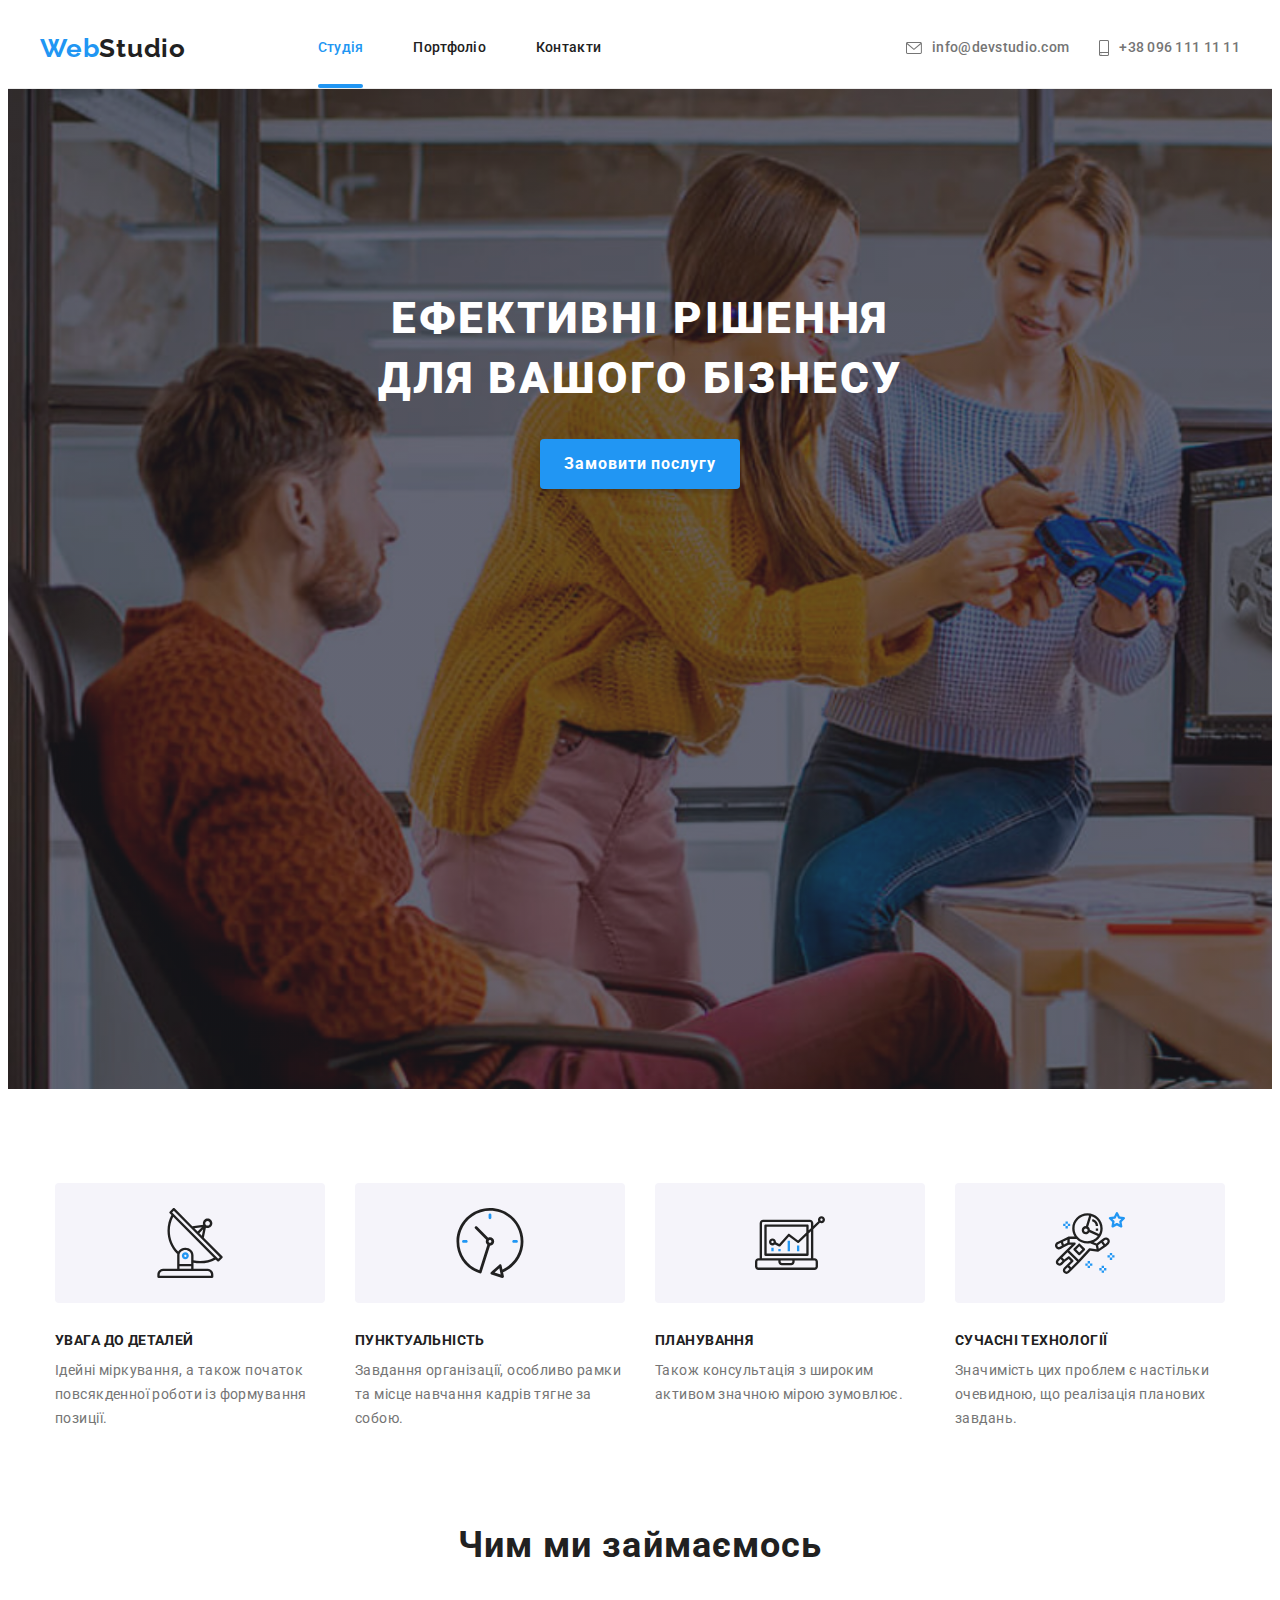
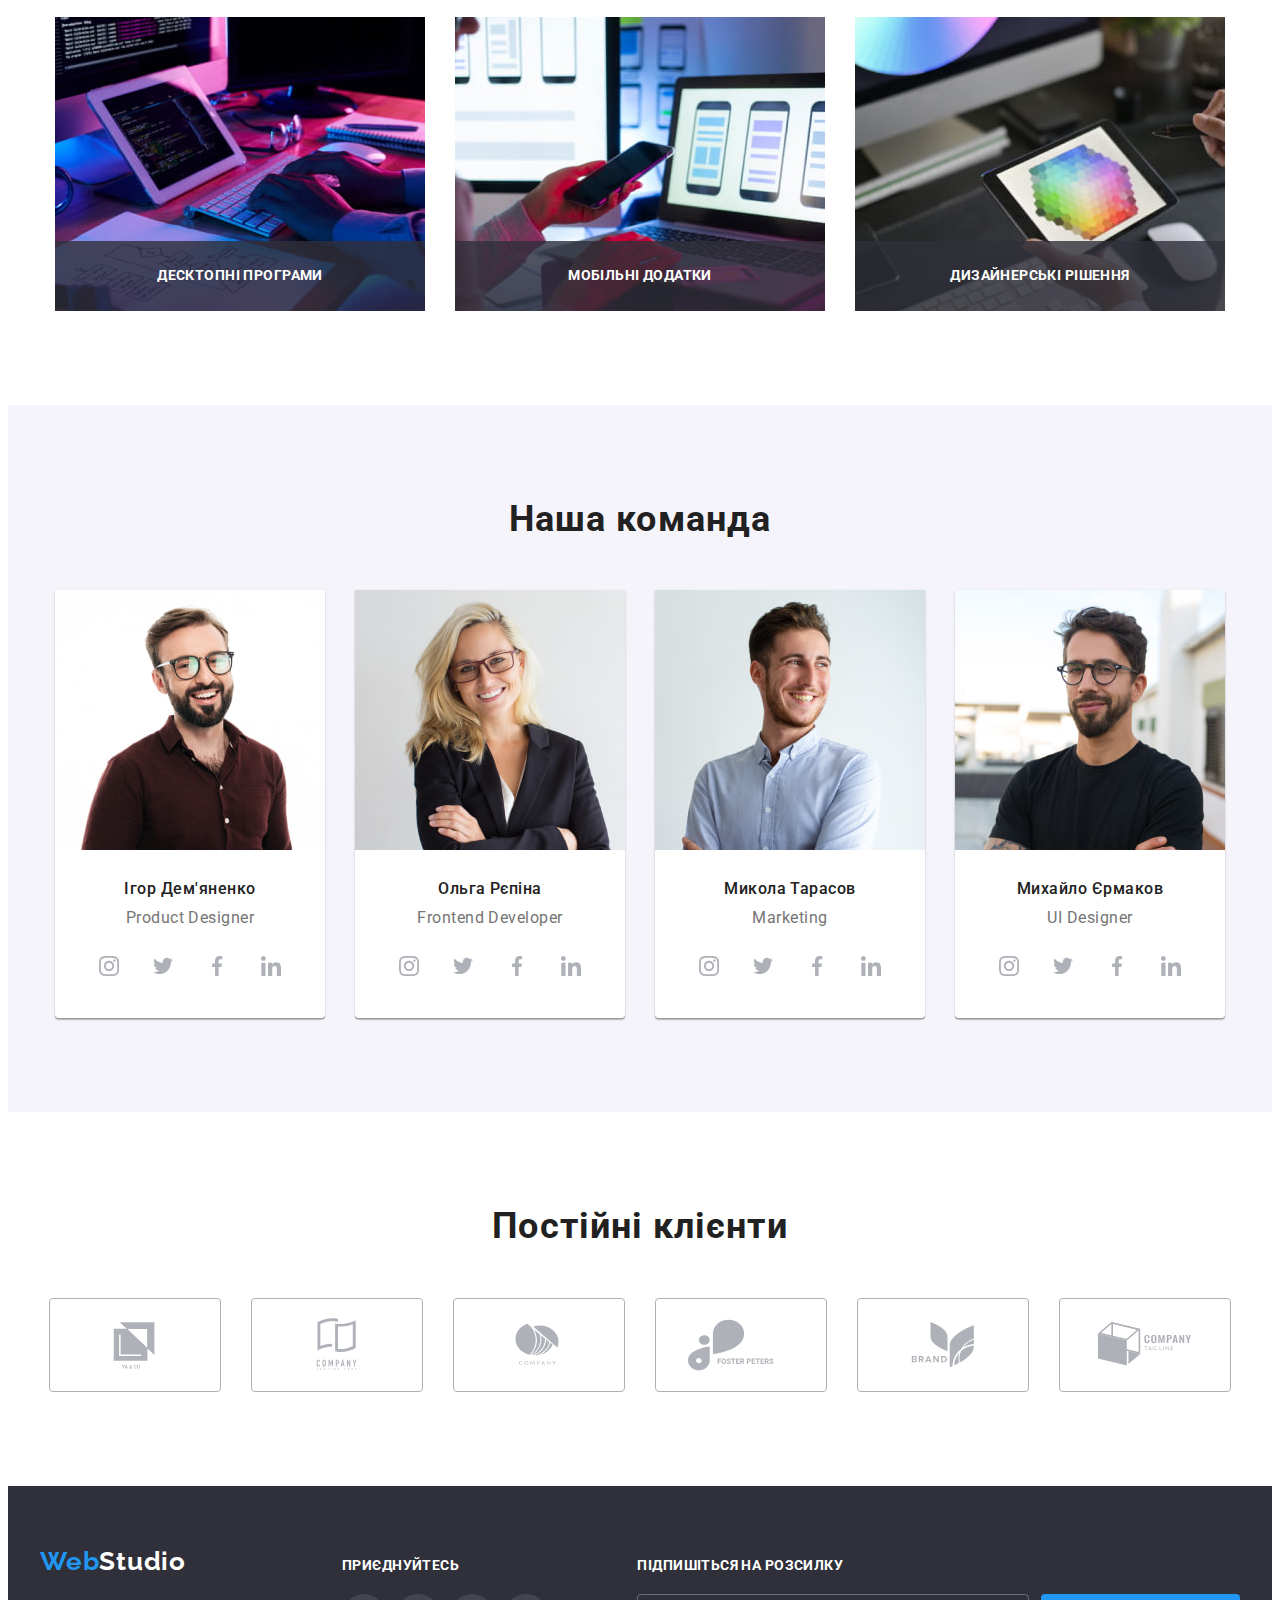
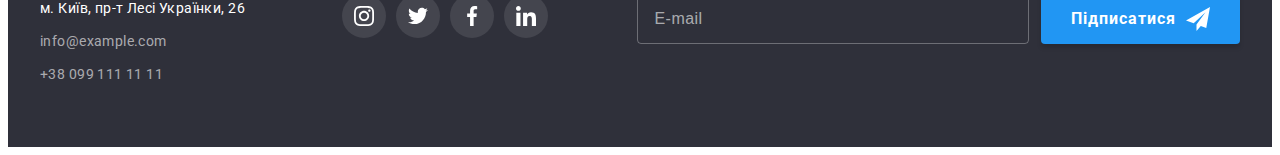
==== commit 39d50712: "HW done" ====
--- a/index.html
+++ b/index.html
@@ -151,21 +151,32 @@
                 <ul class="job-types__list">
                     <li class="job-types__item">
                         <div class="job-types-thumb">
-                            <img class="job-types__img" src="./images/job-types/img-1.jpg" width="370" height="294" alt="людина програмує на планшеті">
+                            <img class="job-types__img" srcset="
+                                ./images/job-types/img-1.jpg      370w,
+                                ./images/job-types/img-1@2x.jpg   740w,
+                                " sizes="370px"
+                                src="./images/job-types/img-1.jpg" alt="людина програмує на планшеті" />
                             <p class="job-types__subtitle">Десктопні програми</p>
                         </div>
                         
                     </li>
                     <li class="job-types__item">
                         <div class="job-types-thumb">
-                            <img class="job-types__img" src="./images/job-types/img-2.jpg" width="370" height="294"
-                            alt="людина дивиться дизайн програми на моніторі комп'ютера">
+                            <img class="job-types__img" srcset="
+                                ./images/job-types/img-2.jpg      370w,
+                                ./images/job-types/img-2@2x.jpg   740w,
+                                " sizes="370px" src="./images/job-types/img-2.jpg"
+                                alt="людина дивиться дизайн програми на моніторі комп'ютера" />                            
                             <p class="job-types__subtitle">Мобільні додатки</p>
                         </div>                        
                     </li>
                     <li class="job-types__item">
                         <div class="job-types-thumb">
-                            <img class="job-types__img" src="./images/job-types/img-3.jpg" width="370" height="294" alt="на планшеті зображено колірну схему">
+                            <img class="job-types__img" srcset="
+                                ./images/job-types/img-3.jpg      370w,
+                                ./images/job-types/img-3@2x.jpg   740w,
+                                " sizes="370px" src="./images/job-types/img-3.jpg"
+                                alt="на планшеті зображено колірну схему" />
                             <p class="job-types__subtitle">Дизайнерські рішення</p>
                         </div>                        
                     </li>
@@ -179,7 +190,17 @@
                 <h2 class="team__title">Наша команда</h2>
                 <ul class="team__list">
                     <li class="team__item">
-                        <img class="team__item-img" src="./images/team/card-1.jpg" width="270" height="260" alt="фото розробника Ігоря Дем'яненко">
+                        <img class="team__item-img" srcset="
+                            ./images/team/480/card-1-480.jpg        450w,
+                            ./images/team/480/card-1-480@2x.jpg     900w,
+                            ./images/team/768/card-1-768.jpg        354w,
+                            ./images/team/768/card-1-768@2x.jpg     708w,
+                            ./images/team/1200/card-1-1200.jpg      270w,
+                            ./images/team/1200/card-1-1200@2x.jpg   540w
+                            "
+                            sizes="(min-width: 1200px) 270px, (min-width: 768px) 354px, (max-width: 767px) 450px"
+                            src="./images/team/480/card-1-480.jpg"
+                            alt="фото розробника Ігоря Дем'яненко" />                        
                         <h3 class="team__item-title">Ігор Дем'яненко</h3>
                         <p class="team__item-subtitle">Product Designer</p>
                         <ul class="team__socials-list socials">
@@ -214,7 +235,17 @@
                         </ul>
                     </li>
                     <li class="team__item">
-                        <img class="team__item-img" src="./images/team/card-2.jpg" width="270" height="260" alt="фото розробника Ольги Рєпіної">
+                        <img class="team__item-img" srcset="
+                            ./images/team/480/card-2-480.jpg        450w,
+                            ./images/team/480/card-2-480@2x.jpg     900w,
+                            ./images/team/768/card-2-768.jpg        354w,
+                            ./images/team/768/card-2-768@2x.jpg     708w,
+                            ./images/team/1200/card-2-1200.jpg      270w,
+                            ./images/team/1200/card-2-1200@2x.jpg   540w
+                            "
+                            sizes="(min-width: 1200px) 270px, (min-width: 768px) 354px, (max-width: 767px) 450px"
+                            src="./images/team/480/card-2-480.jpg"
+                            alt="фото розробника Ольги Рєпіної" />
                         <h3 class="team__item-title">Ольга Рєпіна</h3>
                         <p class="team__item-subtitle">Frontend Developer</p>
                         <ul class="team__socials-list socials">
@@ -249,7 +280,17 @@
                         </ul>
                     </li>
                     <li class="team__item">
-                        <img class="team__item-img" src="./images/team/card-3.jpg" width="270" height="260" alt="фото розробника Миколи Тарасова">
+                        <img class="team__item-img" srcset="
+                            ./images/team/480/card-3-480.jpg        450w,
+                            ./images/team/480/card-3-480@2x.jpg     900w,
+                            ./images/team/768/card-3-768.jpg        354w,
+                            ./images/team/768/card-3-768@2x.jpg     708w,
+                            ./images/team/1200/card-3-1200.jpg      270w,
+                            ./images/team/1200/card-3-1200@2x.jpg   540w
+                            "
+                            sizes="(min-width: 1200px) 270px, (min-width: 768px) 354px, (max-width: 767px) 450px"
+                            src="./images/team/480/card-3-480.jpg"
+                            alt="фото розробника Миколи Тарасова" />                        
                         <h3 class="team__item-title">Микола Тарасов</h3>
                         <p class="team__item-subtitle">Marketing</p>
                         <ul class="team__socials-list socials">
@@ -284,7 +325,17 @@
                         </ul>
                     </li>
                     <li class="team__item">
-                        <img class="team__item-img" src="./images/team/card-4.jpg" width="270" height="260" alt="фото розробника Михайла Єрмакова">
+                        <img class="team__item-img" srcset="
+                            ./images/team/480/card-4-480.jpg        450w,
+                            ./images/team/480/card-4-480@2x.jpg     900w,
+                            ./images/team/768/card-4-768.jpg        354w,
+                            ./images/team/768/card-4-768@2x.jpg     708w,
+                            ./images/team/1200/card-4-1200.jpg      270w,
+                            ./images/team/1200/card-4-1200@2x.jpg   540w
+                            "
+                            sizes="(min-width: 1200px) 270px, (min-width: 768px) 354px, (max-width: 767px) 450px"
+                            src="./images/team/480/card-4-480.jpg" 
+                            alt="фото розробника Михайла Єрмакова" />                        
                         <h3 class="team__item-title">Михайло Єрмаков</h3>
                         <p class="team__item-subtitle">UI Designer</p>
                         <ul class="team__socials-list socials">
--- a/css/main.min.css
+++ b/css/main.min.css
@@ -1,2 +1,2 @@
-h1,h2,h3,p,ul,.menu__button{margin:0;padding:0}.hero__button-order,.footer__button,.form__btn{font-weight:700;font-size:16px;line-height:1.87;letter-spacing:0.06em;color:#fff;background-color:#2196f3;box-shadow:0px 4px 4px rgba(0,0,0,0.15);border-radius:4px;transition:background-color 250ms cubic-bezier(0.4, 0, 0.2, 1)}.hero__button-order:hover,.footer__button:hover,.form__btn:hover,.hero__button-order:focus,.footer__button:focus,.form__btn:focus{background-color:#188ce8}.form__input,.form__textarea{border:1px solid rgba(33,33,33,0.2);border-radius:4px;transition:border-color 250ms cubic-bezier(0.4, 0, 0.2, 1)}.form__input:hover,.form__textarea:hover{border-color:#2196f3}.form__input:focus,.form__textarea:focus{outline:none;border-color:#2196f3}.job-types__title,.team__title,.clients__title{margin-bottom:30px;font-weight:700;font-size:28px;line-height:1.18;text-align:center;letter-spacing:0.03em;color:#212121}@media screen and (min-width: 1200px){.job-types__title,.team__title,.clients__title{margin-bottom:50px;font-size:36px;line-height:1.16}}body{font-family:"Roboto",sans-serif;font-style:normal;font-weight:400;color:#757575;background-color:#fff}ul{list-style:none}a{text-decoration:none;color:inherit}button{font-family:inherit;cursor:pointer;border:none}address{font-style:normal}img{display:block;max-width:100%;height:auto}textarea{resize:none}.container{margin:0 auto;padding-left:15px;padding-right:15px}@media screen and (min-width: 480px){.container{width:480px}}@media screen and (min-width: 768px){.container{width:768px}}@media screen and (min-width: 1200px){.container{width:1200px}}.section{padding:60px 0 60px 0}@media screen and (min-width: 1200px){.section{padding:94px 0 94px 0}}.visually-hidden{position:absolute;white-space:nowrap;width:1px;height:1px;overflow:hidden;border:0;padding:0;clip:rect(0 0 0 0);clip-path:inset(50%);margin:-1px}.overflow-hidden{overflow:hidden}.logo{display:inline-flex;font-family:"Raleway",sans-serif;font-weight:700;font-size:24px;line-height:1.17;letter-spacing:0.03em}.logo--accent{color:#2196f3}@media screen and (min-width: 1200px){.logo{font-size:26px;line-height:1.19}}.header__logo{color:#212121}.footer__logo{display:block;margin-bottom:20px;color:#fff}@media screen and (min-width: 1200px){.footer__logo{display:inline-flex}}.socials{display:flex;justify-content:center;gap:10px}.socials__link{display:inline-flex;align-items:center;justify-content:center;width:44px;height:44px;border-radius:50%;transition:color 250ms cubic-bezier(0.4, 0, 0.2, 1),background-color 250ms cubic-bezier(0.4, 0, 0.2, 1)}.socials__link.footer__socials-link{color:#fff;background-color:rgba(255,255,255,0.1)}.socials__link.footer__socials-link:hover,.socials__link.footer__socials-link:focus{color:#fff;background-color:#2196f3}.socials__link.team__socials-link{color:#afb1b8;background-color:#fff}.socials__link.team__socials-link:hover,.socials__link.team__socials-link:focus{color:#fff;background-color:#2196f3}.socials__icon{width:20px;height:20px}.header{display:flex;align-items:center;justify-content:flex-start;height:60px;border-bottom:1px solid #ececec}.header>.container{min-width:320px}@media screen and (min-width: 768px){.header{height:80px}}.header__menu{display:flex;align-items:center;justify-content:space-between}@media screen and (min-width: 1200px){.header__contacts{display:flex;align-items:center;justify-content:center}}.menu__button{display:inline-flex;margin-left:auto;z-index:900;background-color:transparent;transition:fill 250ms cubic-bezier(0.4, 0, 0.2, 1)}.menu__button:hover,.menu__button:focus{fill:#2196f3}@media screen and (min-width: 767px){.menu__button{display:none}}.menu__button-icon{width:40px;height:40px}.menu__button-icon-open{visibility:visible;opacity:1}.menu__button.menu__button--active .menu__button-icon-open{visibility:hidden;opacity:0}.menu__button.menu__button--active .menu__button-icon-close{visibility:visible;opacity:1}.menu__button .menu__button-icon-close{visibility:hidden;opacity:0}.menu__container{display:flex;align-items:center;justify-content:end;flex-grow:1}@media screen and (max-width: 767px){.menu__container{position:absolute;top:-100vh;left:0;width:100vw;height:100vh;z-index:888;flex-direction:column;align-items:flex-start;padding:48px 40px;background:#fff;visibility:hidden;opacity:0;transition:250ms ease-in}.menu__container--active{top:0;visibility:visible;opacity:1;pointer-events:initial}}@media screen and (min-width: 768px){.navigation{display:flex;margin-right:84px}}@media screen and (min-width: 1200px){.navigation{margin-right:305px}}@media screen and (max-width: 767px){.navigation__item:not(:last-child){margin-bottom:32px}}@media screen and (min-width: 768px){.navigation__item:not(:last-child){margin-right:50px}}.navigation__link{display:inline-flex;font-weight:500;font-size:40px;line-height:1.175;letter-spacing:0.02em;color:#212121;transition:color 250ms cubic-bezier(0.4, 0, 0.2, 1)}.navigation__link:hover,.navigation__link:focus,.navigation__link--current{color:#2196f3}@media screen and (min-width: 768px){.navigation__link{font-size:14px;line-height:1.14;position:relative;padding-top:32px;padding-bottom:32px}.navigation__link::after{position:absolute;bottom:0;right:0;content:'';display:inline-flex;width:100%;height:4px;background-color:#2196f3;border-radius:2px;transform:scale(0);opacity:0;transition:transform 250ms cubic-bezier(0.4, 0, 0.2, 1),opacity 250ms cubic-bezier(0.4, 0, 0.2, 1)}.navigation__link--current::after,.navigation__link:hover::after,.navigation__link:focus::after{transform:scale(1);opacity:1}}@media screen and (max-width: 767px){.contacts{display:flex;flex-direction:column-reverse;margin-top:auto;margin-bottom:64px}}.contacts__item{font-weight:500;letter-spacing:0.02em}@media screen and (max-width: 380px){.contacts__item{margin-bottom:32px;font-size:24px}.contacts__item:last-child{color:#2196f3}}@media screen and (min-width: 381px) and (max-width: 767px){.contacts__item:last-child{margin-bottom:32px;font-size:34px;line-height:1.17;color:#2196f3}.contacts__item:first-child{font-size:24px;line-height:1.17}}@media screen and (min-width: 768px) and (max-width: 1199px){.contacts__item:first-child{margin-bottom:10px}}@media screen and (min-width: 1200px){.contacts__item:not(:last-child){margin-right:30px}}.contacts__link{display:flex;align-items:center;justify-content:flex-start;transition:fill 250ms cubic-bezier(0.4, 0, 0.2, 1),color 250ms cubic-bezier(0.4, 0, 0.2, 1)}.contacts__link:hover,.contacts__link:focus{color:#2196f3}@media screen and (min-width: 768px){.contacts__link{font-weight:500;font-size:12px;line-height:1.17;letter-spacing:0.02em;color:#757575}}@media screen and (min-width: 1200px){.contacts__link{font-size:14px;line-height:1.14}}.contacts__icon-mail{width:14px;height:10px;margin-right:8px}@media screen and (max-width: 767px){.contacts__icon-mail{display:none}}@media screen and (min-width: 1200px){.contacts__icon-mail{width:16px;height:12px;margin-right:10px}}.contacts__icon-phone{width:10px;height:14px;margin-right:8px}@media screen and (max-width: 767px){.contacts__icon-phone{display:none}}@media screen and (min-width: 1200px){.contacts__icon-phone{width:10px;height:16px;margin-right:10px}}.header__socials{display:flex}@media screen and (min-width: 768px){.header__socials{display:none}}.header__socials-item{padding-left:10px;padding-right:10px}.header__socials-item:first-child{padding-left:0}.header__socials-item:last-child{padding-right:0}.header__socials-item:not(:last-child){border-right:1px solid rgba(33,33,33,0.2)}@media screen and (max-width: 479px){.header__socials-item{padding-left:5px;padding-right:5px}}.header__socials-link{font-weight:500;font-size:18px;line-height:1.22;letter-spacing:0.02em;color:#2196f3}@media screen and (max-width: 479px){.header__socials-link{font-size:14px}}.hero{padding:118px 0 118px 0;text-align:center;background-color:#2f303a}@media screen and (min-width: 1200px){.hero{padding:200px 0 200px 0}}.hero-owerlay{max-width:480px;height:400px;margin-left:auto;margin-right:auto;background-image:linear-gradient(to right, rgba(47,48,58,0.4), rgba(47,48,58,0.4));background-size:cover}@media screen and (min-width: 768px){.hero-owerlay{max-width:768px}}@media screen and (min-width: 1200px){.hero-owerlay{max-width:1600px;height:600px}}.hero__title{margin-right:auto;margin-bottom:30px;margin-left:auto;max-width:350px;font-weight:900;font-size:26px;line-height:1.61;letter-spacing:0.06em;text-transform:uppercase;color:#fff}@media screen and (min-width: 1200px){.hero__title{max-width:600px;font-size:44px;line-height:1.36}}.hero__button-order{padding:10px 24px}@media screen and (min-width: 1200px){.features.section{padding:94px 0 0 0}}@media screen and (min-width: 768px){.features__list{display:flex;justify-content:center;gap:30px;flex-wrap:wrap}}@media screen and (max-width: 767px){.features__item:not(:last-child){margin-bottom:30px}}@media screen and (min-width: 768px) and (max-width: 1199px){.features__item{width:354px}}@media screen and (min-width: 1200px){.features__item{width:270px}}.features__icons{display:inline-flex;align-items:center;justify-content:center;width:100%;height:120px;margin-bottom:30px;background-color:#f5f4fa;border-radius:4px}.features__icon{width:70px;height:70px}.features__title{margin-bottom:10px;font-weight:700;font-size:14px;line-height:1.14;letter-spacing:0.03em;text-transform:uppercase;color:#212121}@media screen and (max-width: 767px){.features__title{text-align:center}}.features__description{font-size:14px;line-height:1.71;letter-spacing:0.03em}@media screen and (max-width: 1199px){.job-types{display:none}}.job-types__list{display:flex;justify-content:center;gap:30px}.job-types-thumb{position:relative}.job-types__subtitle{position:absolute;bottom:0;padding-top:27px;padding-bottom:27px;width:100%;font-weight:700;font-size:14px;line-height:1.14;text-align:center;letter-spacing:0.03em;text-transform:uppercase;color:#fff;background-color:rgba(47,48,58,0.8)}.team{background-color:#f5f4fa}@media screen and (min-width: 768px){.team__list{display:flex;justify-content:center;gap:30px}}@media screen and (min-width: 768px) and (max-width: 1199px){.team__list{flex-wrap:wrap}}.team__item{padding-bottom:24px;width:100%;background-color:#fff;box-shadow:0px 1px 3px rgba(0,0,0,0.12),0px 1px 1px rgba(0,0,0,0.14),0px 2px 1px rgba(0,0,0,0.2);border-radius:0px 0px 4px 4px}@media screen and (max-width: 767px){.team__item:not(:last-child){margin-bottom:30px}}@media screen and (min-width: 768px){.team__item{width:354px}}@media screen and (min-width: 1200px){.team__item{width:270px;padding-bottom:30px}}.team__item-img{height:460px;margin-bottom:30px}@media screen and (min-width: 768px){.team__item-img{height:374px}}@media screen and (min-width: 1200px){.team__item-img{height:260px}}.team__item-title{margin-bottom:10px;font-weight:500;font-size:16px;line-height:1.18;text-align:center;letter-spacing:0.03em;color:#212121}.team__item-subtitle{margin-bottom:16px;font-size:16px;line-height:1.18;text-align:center;letter-spacing:0.03em}.clients__list{display:flex;justify-content:center;gap:30px}@media screen and (max-width: 1199px){.clients__list{flex-wrap:wrap}}.clients__link{display:inline-flex;align-items:center;justify-content:center;width:210px;height:92px;color:#afb1b8;border:1px solid #afb1b8;border-radius:4px;transition:border-color 250ms cubic-bezier(0.4, 0, 0.2, 1),color 250ms cubic-bezier(0.4, 0, 0.2, 1)}@media screen and (min-width: 768px){.clients__link{width:226px;height:92px}}@media screen and (min-width: 1200px){.clients__link{width:170px;height:92px}}.clients__link:hover,.clients__link:focus{border-color:#2196f3;color:#2196f3}.clients__icon{width:106px;height:60px}.footer{padding:60px 0 60px 0;text-align:center;font-size:14px;line-height:1.71;letter-spacing:0.03em;color:rgba(255,255,255,0.6);background-color:#2f303a}@media screen and (min-width: 1200px){.footer{text-align:left}}@media screen and (min-width: 768px){.footer__flex-container{display:flex;align-items:baseline;justify-content:center}}@media screen and (min-width: 768px) and (max-width: 1199px){.footer__flex-container{flex-wrap:wrap;justify-content:space-around}}@media screen and (min-width: 1200px){.footer__flex-container{justify-content:flex-start}}@media screen and (min-width: 768px){.footer__flex-item:nth-child(1){width:232px}.footer__flex-item:nth-child(2){width:206px}}@media screen and (max-width: 1199px){.footer__flex-item:not(:last-child){margin-bottom:60px}.footer__flex-item:nth-child(3){max-width:450px}}@media screen and (min-width: 1200px){.footer__flex-item:nth-child(1){margin-right:70px}.footer__flex-item:nth-child(3){margin-left:auto}}.address__item:not(:last-child){margin-bottom:8px}@media screen and (min-width: 1200px){.address__item:not(:last-child){margin-bottom:9px}}.address__link[target]{color:#fff}.footer__title{margin-bottom:20px;font-weight:700;font-size:14px;line-height:1.14;letter-spacing:0.03em;text-transform:uppercase;color:#fff}.footer__form{display:flex;align-items:center;justify-content:center}@media screen and (max-width: 1199px){.footer__form{flex-wrap:wrap}}@media screen and (min-width: 1200px){.footer__form{justify-content:flex-start}}.footer__input-email{padding:14px 16px;width:450px;font-size:16px;line-height:1.25;letter-spacing:0.03em;color:#fff;background-color:transparent;border:1px solid rgba(255,255,255,0.3);border-radius:4px;transition:border-color 250ms cubic-bezier(0.4, 0, 0.2, 1)}@media screen and (max-width: 1199px){.footer__input-email{margin-bottom:20px}}@media screen and (min-width: 1200px){.footer__input-email{width:358px;margin-right:12px}}.footer__input-email:hover{border-color:#2196f3}.footer__input-email:focus{outline:none;border-color:#2196f3}.footer__input-email::placeholder{font-size:16px;line-height:1.25;letter-spacing:0.03em;color:rgba(255,255,255,0.6)}.footer__button{padding:10px 30px;display:inline-flex;align-items:center}.footer__button::after{content:'';display:inline-flex;width:24px;height:24px;margin-left:10px;background-image:url("data:image/svg+xml;charset=utf8,%3Csvg width='24' height='24' fill='none' xmlns='http://www.w3.org/2000/svg'%3E%3Cpath d='M24 0 0 13.5l7.67 2.84L19.5 5.25l-8.998 12.14.007.002-.009-.002V24l4.301-5.018L20.251 21 24 0Z' fill='%23fff'/%3E%3C/svg%3E")}.backdrop{position:fixed;top:0;right:0;bottom:0;left:0;background:rgba(0,0,0,0.2);z-index:999;visibility:hidden;opacity:0;overflow-y:scroll;transition:250ms ease-in}.backdrop-active{visibility:visible;opacity:1;transition:250ms ease-in}.modal{position:absolute;top:-1000px;left:50%;width:450px;padding:40px;background-color:#fff;box-shadow:0px 1px 3px rgba(0,0,0,0.12),0px 1px 1px rgba(0,0,0,0.14),0px 2px 1px rgba(0,0,0,0.2);border-radius:4px;z-index:1000;visibility:hidden;opacity:0;transform:translate(-50%, 0);transition:250ms ease-in}@media screen and (max-width: 479px){.modal{max-width:calc(100vw - 30px);padding:40px 15px}}@media screen and (min-width: 1200px){.modal{width:528px}}.modal-active{visibility:visible;opacity:1;pointer-events:initial;top:50%;transform:translate(-50%, -50%);transition:250ms ease-in}.modal__title{margin-bottom:12px;font-weight:700;font-size:20px;line-height:1.15;text-align:center;letter-spacing:0.03em;color:#212121}.modal__close{position:absolute;top:8px;right:8px;display:inline-flex;align-items:center;justify-content:center;width:30px;height:30px;border-radius:50%;background-color:transparent;border:1px solid rgba(0,0,0,0.1);transition:250ms cubic-bezier(0.4, 0, 0.2, 1)}.modal__close:hover,.modal__close:focus{transform:rotate(360deg)}.modal__close-icon{width:18px;height:18px;transition:fill 250ms cubic-bezier(0.4, 0, 0.2, 1)}.modal__close:hover .modal__close-icon,.modal__close:focus .modal__close-icon{fill:#2196f3}.form__field{position:relative;display:flex;flex-direction:column;margin-bottom:10px}.form__field:nth-child(4){margin-bottom:20px}.form__label{margin-bottom:4px;font-size:12px;line-height:1.17;letter-spacing:0.01em;color:#757575}.form__input{width:100%;padding:10px 11px 10px 42px}.form__icon{position:absolute;top:50%;left:12px;width:18px;height:18px;transition:fill 250ms cubic-bezier(0.4, 0, 0.2, 1)}.form__input:hover ~ .form__icon,.form__input:focus ~ .form__icon{fill:#2196f3}.form__textarea{height:120px;padding:12px 16px}.form__textarea::placeholder{font-size:14px;line-height:1.14;letter-spacing:0.01em;color:rgba(117,117,117,0.5)}.form__field-checkbox{display:flex;align-items:center;justify-content:center;margin-bottom:30px}.form__label-checkbox{margin-left:8px;font-size:12px;line-height:1.17;letter-spacing:0.03em;color:#757575}@media screen and (max-width: 480px){.form__label-checkbox{max-width:calc(100% - 24px)}}@media screen and (min-width: 1200px){.form__label-checkbox{font-size:14px;line-height:1.71}}.form__input-checkbox{appearance:none}.form__checkbox-icon{display:inline-flex;width:16px;height:15px;border:2px solid #212121;border-radius:2px}.form__input-checkbox:checked+.form__checkbox-icon{background-color:#2196f3;background-image:url("data:image/svg+xml;charset=utf8,%3Csvg width='16' height='15' fill='none' xmlns='http://www.w3.org/2000/svg'%3E%3Cpath d='m3.957 7.752-.069-.066-.069.065-.888.842-.076.072.076.073 3.496 3.334.069.066.069-.066 7.504-7.158.076-.073-.076-.072-.882-.841-.069-.066-.069.066-6.553 6.246-2.539-2.422Z' fill='%23fff' stroke='%23fff' stroke-width='.2'/%3E%3C/svg%3E");background-position:center;background-origin:border-box;border-color:#2196f3}.form__link{color:#2196f3;text-decoration:underline}.form__btn{display:block;margin:0 auto;padding:10px 52px}.filters{display:flex;align-items:center;justify-content:center;flex-wrap:wrap;gap:15px 8px;margin-bottom:40px}@media screen and (min-width: 768px){.filters{margin-bottom:30px}}@media screen and (min-width: 1200px){.filters{margin-bottom:50px}}.filters__button{padding:6px 22px;font-weight:500;font-size:16px;line-height:1.62;letter-spacing:0.03em;color:#212121;background-color:#f5f4fa;border-radius:4px;transition:color 250ms cubic-bezier(0.4, 0, 0.2, 1),background-color 250ms cubic-bezier(0.4, 0, 0.2, 1),box-shadow 250ms cubic-bezier(0.4, 0, 0.2, 1)}.filters__button:hover,.filters__button:focus{color:#fff;background-color:#2196f3;box-shadow:0px 3px 1px rgba(0,0,0,0.1),0px 1px 2px rgba(0,0,0,0.08),0px 2px 2px rgba(0,0,0,0.12)}@media screen and (min-width: 768px){.projects{display:flex;justify-content:flex-start;gap:30px;flex-wrap:wrap}}.projects__item{max-width:450px}@media screen and (max-width: 767px){.projects__item:not(:last-child){margin-bottom:30px}}@media screen and (min-width: 768px){.projects__item{width:354px}}@media screen and (min-width: 1200px){.projects__item{width:370px}}.projects__link{display:inline-block;transition:box-shadow 250ms cubic-bezier(0.4, 0, 0.2, 1)}.projects__link:hover,.projects__link:focus{box-shadow:0px 1px 1px rgba(0,0,0,0.12),0px 4px 4px rgba(0,0,0,0.06),1px 4px 6px rgba(0,0,0,0.16)}.projects__link:hover .projects__overlay,.projects__link:hover .projects__overlay,.projects__link:focus .projects__overlay,.projects__link:focus .projects__overlay{transform:translateY(-100%)}.projects__thumb{position:relative;overflow:hidden}.projects__overlay{position:absolute;bottom:1;height:294px;display:flex;align-items:center;padding:63px 24px;background-color:rgba(33,150,243,0.9);transform:translateY(0);transition:transform 250ms cubic-bezier(0.4, 0, 0.2, 1)}@media screen and (max-width: 360px){.projects__overlay{height:235px;padding:33px 24px}}.projects__overlay-text{font-size:18px;line-height:1.56;letter-spacing:0.03em;color:#fff}@media screen and (max-width: 360px){.projects__overlay-text{font-size:14px}}@media screen and (max-width: 767px){.projects__img{width:450px}}@media screen and (min-width: 768px) and (max-width: 1199px){.projects__img{width:354px}}.projects__text{width:100%;padding:20px 24px;border-right:1px solid #eee;border-bottom:1px solid #eee;border-left:1px solid #eee}@media screen and (max-width: 400px){.projects__text{height:147px}}@media screen and (min-width: 768px) and (max-width: 1199px){.projects__text{height:147px}}.projects__title{margin-bottom:4px;font-weight:700;font-size:18px;line-height:2;letter-spacing:0.06em;color:#212121}.projects__subtitle{font-size:16px;line-height:1.87;letter-spacing:0.03em}
+h1,h2,h3,p,ul,.menu__button{margin:0;padding:0}.hero__button-order,.footer__button,.form__btn{font-weight:700;font-size:16px;line-height:1.87;letter-spacing:0.06em;color:#fff;background-color:#2196f3;-webkit-box-shadow:0px 4px 4px rgba(0,0,0,0.15);box-shadow:0px 4px 4px rgba(0,0,0,0.15);border-radius:4px;-webkit-transition:background-color 250ms cubic-bezier(0.4, 0, 0.2, 1);transition:background-color 250ms cubic-bezier(0.4, 0, 0.2, 1)}.hero__button-order:hover,.footer__button:hover,.form__btn:hover,.hero__button-order:focus,.footer__button:focus,.form__btn:focus{background-color:#188ce8}.form__input,.form__textarea{border:1px solid rgba(33,33,33,0.2);border-radius:4px;-webkit-transition:border-color 250ms cubic-bezier(0.4, 0, 0.2, 1);transition:border-color 250ms cubic-bezier(0.4, 0, 0.2, 1)}.form__input:hover,.form__textarea:hover{border-color:#2196f3}.form__input:focus,.form__textarea:focus{outline:none;border-color:#2196f3}.job-types__title,.team__title,.clients__title{margin-bottom:30px;font-weight:700;font-size:28px;line-height:1.18;text-align:center;letter-spacing:0.03em;color:#212121}@media screen and (min-width: 1200px){.job-types__title,.team__title,.clients__title{margin-bottom:50px;font-size:36px;line-height:1.16}}body{font-family:"Roboto",sans-serif;font-style:normal;font-weight:400;color:#757575;background-color:#fff}ul{list-style:none}a{text-decoration:none;color:inherit}button{font-family:inherit;cursor:pointer;border:none}address{font-style:normal}img{display:block;max-width:100%;height:auto}textarea{resize:none}.container{margin:0 auto;padding-left:15px;padding-right:15px}@media screen and (min-width: 480px){.container{width:480px}}@media screen and (min-width: 768px){.container{width:768px}}@media screen and (min-width: 1200px){.container{width:1200px}}.section{padding:60px 0 60px 0}@media screen and (min-width: 1200px){.section{padding:94px 0 94px 0}}.visually-hidden{position:absolute;white-space:nowrap;width:1px;height:1px;overflow:hidden;border:0;padding:0;clip:rect(0 0 0 0);-webkit-clip-path:inset(50%);clip-path:inset(50%);margin:-1px}.overflow-hidden{overflow:hidden}.logo{display:-webkit-inline-box;display:-ms-inline-flexbox;display:inline-flex;font-family:"Raleway",sans-serif;font-weight:700;font-size:24px;line-height:1.17;letter-spacing:0.03em}.logo--accent{color:#2196f3}@media screen and (min-width: 1200px){.logo{font-size:26px;line-height:1.19}}.header__logo{color:#212121}.footer__logo{display:block;margin-bottom:20px;color:#fff}@media screen and (min-width: 1200px){.footer__logo{display:-webkit-inline-box;display:-ms-inline-flexbox;display:inline-flex}}.socials{display:-webkit-box;display:-ms-flexbox;display:flex;-webkit-box-pack:center;-ms-flex-pack:center;justify-content:center;gap:10px}.socials__link{display:-webkit-inline-box;display:-ms-inline-flexbox;display:inline-flex;-webkit-box-align:center;-ms-flex-align:center;align-items:center;-webkit-box-pack:center;-ms-flex-pack:center;justify-content:center;width:44px;height:44px;border-radius:50%;-webkit-transition:color 250ms cubic-bezier(0.4, 0, 0.2, 1),background-color 250ms cubic-bezier(0.4, 0, 0.2, 1);transition:color 250ms cubic-bezier(0.4, 0, 0.2, 1),background-color 250ms cubic-bezier(0.4, 0, 0.2, 1)}.socials__link.footer__socials-link{color:#fff;background-color:rgba(255,255,255,0.1)}.socials__link.footer__socials-link:hover,.socials__link.footer__socials-link:focus{color:#fff;background-color:#2196f3}.socials__link.team__socials-link{color:#afb1b8;background-color:#fff}.socials__link.team__socials-link:hover,.socials__link.team__socials-link:focus{color:#fff;background-color:#2196f3}.socials__icon{width:20px;height:20px}.header{display:-webkit-box;display:-ms-flexbox;display:flex;-webkit-box-align:center;-ms-flex-align:center;align-items:center;-webkit-box-pack:start;-ms-flex-pack:start;justify-content:flex-start;height:60px;border-bottom:1px solid #ececec}.header>.container{min-width:320px}@media screen and (min-width: 768px){.header{height:80px}}.header__menu{display:-webkit-box;display:-ms-flexbox;display:flex;-webkit-box-align:center;-ms-flex-align:center;align-items:center;-webkit-box-pack:justify;-ms-flex-pack:justify;justify-content:space-between}@media screen and (min-width: 1200px){.header__contacts{display:-webkit-box;display:-ms-flexbox;display:flex;-webkit-box-align:center;-ms-flex-align:center;align-items:center;-webkit-box-pack:center;-ms-flex-pack:center;justify-content:center}}.menu__button{display:-webkit-inline-box;display:-ms-inline-flexbox;display:inline-flex;margin-left:auto;z-index:900;background-color:transparent;-webkit-transition:fill 250ms cubic-bezier(0.4, 0, 0.2, 1);transition:fill 250ms cubic-bezier(0.4, 0, 0.2, 1)}.menu__button:hover,.menu__button:focus{fill:#2196f3}@media screen and (min-width: 767px){.menu__button{display:none}}.menu__button-icon{width:40px;height:40px}.menu__button-icon-open{visibility:visible;opacity:1}.menu__button.menu__button--active .menu__button-icon-open{visibility:hidden;opacity:0}.menu__button.menu__button--active .menu__button-icon-close{visibility:visible;opacity:1}.menu__button .menu__button-icon-close{visibility:hidden;opacity:0}.menu__container{display:-webkit-box;display:-ms-flexbox;display:flex;-webkit-box-align:center;-ms-flex-align:center;align-items:center;-webkit-box-pack:end;-ms-flex-pack:end;justify-content:end;-webkit-box-flex:1;-ms-flex-positive:1;flex-grow:1}@media screen and (max-width: 767px){.menu__container{position:absolute;top:-100vh;left:0;width:100vw;height:100vh;z-index:888;-webkit-box-orient:vertical;-webkit-box-direction:normal;-ms-flex-direction:column;flex-direction:column;-webkit-box-align:start;-ms-flex-align:start;align-items:flex-start;padding:48px 40px;background:#fff;visibility:hidden;opacity:0;-webkit-transition:250ms ease-in;transition:250ms ease-in}.menu__container--active{top:0;visibility:visible;opacity:1;pointer-events:initial}}@media screen and (min-width: 768px){.navigation{display:-webkit-box;display:-ms-flexbox;display:flex;margin-right:84px}}@media screen and (min-width: 1200px){.navigation{margin-right:305px}}@media screen and (max-width: 767px){.navigation__item:not(:last-child){margin-bottom:32px}}@media screen and (min-width: 768px){.navigation__item:not(:last-child){margin-right:50px}}.navigation__link{display:-webkit-inline-box;display:-ms-inline-flexbox;display:inline-flex;font-weight:500;font-size:40px;line-height:1.175;letter-spacing:0.02em;color:#212121;-webkit-transition:color 250ms cubic-bezier(0.4, 0, 0.2, 1);transition:color 250ms cubic-bezier(0.4, 0, 0.2, 1)}.navigation__link:hover,.navigation__link:focus,.navigation__link--current{color:#2196f3}@media screen and (min-width: 768px){.navigation__link{font-size:14px;line-height:1.14;position:relative;padding-top:32px;padding-bottom:32px}.navigation__link::after{position:absolute;bottom:0;right:0;content:'';display:-webkit-inline-box;display:-ms-inline-flexbox;display:inline-flex;width:100%;height:4px;background-color:#2196f3;border-radius:2px;-webkit-transform:scale(0);transform:scale(0);opacity:0;-webkit-transition:opacity 250ms cubic-bezier(0.4, 0, 0.2, 1),-webkit-transform 250ms cubic-bezier(0.4, 0, 0.2, 1);transition:opacity 250ms cubic-bezier(0.4, 0, 0.2, 1),-webkit-transform 250ms cubic-bezier(0.4, 0, 0.2, 1);transition:transform 250ms cubic-bezier(0.4, 0, 0.2, 1),opacity 250ms cubic-bezier(0.4, 0, 0.2, 1);transition:transform 250ms cubic-bezier(0.4, 0, 0.2, 1),opacity 250ms cubic-bezier(0.4, 0, 0.2, 1),-webkit-transform 250ms cubic-bezier(0.4, 0, 0.2, 1)}.navigation__link--current::after,.navigation__link:hover::after,.navigation__link:focus::after{-webkit-transform:scale(1);transform:scale(1);opacity:1}}@media screen and (max-width: 767px){.contacts{display:-webkit-box;display:-ms-flexbox;display:flex;-webkit-box-orient:vertical;-webkit-box-direction:reverse;-ms-flex-direction:column-reverse;flex-direction:column-reverse;margin-top:auto;margin-bottom:64px}}.contacts__item{font-weight:500;letter-spacing:0.02em}@media screen and (max-width: 380px){.contacts__item{margin-bottom:32px;font-size:24px}.contacts__item:last-child{color:#2196f3}}@media screen and (min-width: 381px) and (max-width: 767px){.contacts__item:last-child{margin-bottom:32px;font-size:34px;line-height:1.17;color:#2196f3}.contacts__item:first-child{font-size:24px;line-height:1.17}}@media screen and (min-width: 768px) and (max-width: 1199px){.contacts__item:first-child{margin-bottom:10px}}@media screen and (min-width: 1200px){.contacts__item:not(:last-child){margin-right:30px}}.contacts__link{display:-webkit-box;display:-ms-flexbox;display:flex;-webkit-box-align:center;-ms-flex-align:center;align-items:center;-webkit-box-pack:start;-ms-flex-pack:start;justify-content:flex-start;-webkit-transition:fill 250ms cubic-bezier(0.4, 0, 0.2, 1),color 250ms cubic-bezier(0.4, 0, 0.2, 1);transition:fill 250ms cubic-bezier(0.4, 0, 0.2, 1),color 250ms cubic-bezier(0.4, 0, 0.2, 1)}.contacts__link:hover,.contacts__link:focus{color:#2196f3}@media screen and (min-width: 768px){.contacts__link{font-weight:500;font-size:12px;line-height:1.17;letter-spacing:0.02em;color:#757575}}@media screen and (min-width: 1200px){.contacts__link{font-size:14px;line-height:1.14}}.contacts__icon-mail{width:14px;height:10px;margin-right:8px}@media screen and (max-width: 767px){.contacts__icon-mail{display:none}}@media screen and (min-width: 1200px){.contacts__icon-mail{width:16px;height:12px;margin-right:10px}}.contacts__icon-phone{width:10px;height:14px;margin-right:8px}@media screen and (max-width: 767px){.contacts__icon-phone{display:none}}@media screen and (min-width: 1200px){.contacts__icon-phone{width:10px;height:16px;margin-right:10px}}.header__socials{display:-webkit-box;display:-ms-flexbox;display:flex}@media screen and (min-width: 768px){.header__socials{display:none}}.header__socials-item{padding-left:10px;padding-right:10px}.header__socials-item:first-child{padding-left:0}.header__socials-item:last-child{padding-right:0}.header__socials-item:not(:last-child){border-right:1px solid rgba(33,33,33,0.2)}@media screen and (max-width: 479px){.header__socials-item{padding-left:5px;padding-right:5px}}.header__socials-link{font-weight:500;font-size:18px;line-height:1.22;letter-spacing:0.02em;color:#2196f3}@media screen and (max-width: 479px){.header__socials-link{font-size:14px}}.hero{padding:118px 0 118px 0;text-align:center;background-color:#2f303a}@media screen and (min-width: 1200px){.hero{padding:200px 0 200px 0}}.hero-owerlay{max-width:480px;height:400px;margin-left:auto;margin-right:auto;background-image:-webkit-gradient(linear, left top, right top, from(rgba(47,48,58,0.4)), to(rgba(47,48,58,0.4))),image-set(url("../images/hero/hero-bg-480.jpg") 1x, url("../images/hero/hero-bg-480@2x.jpg") 2x);background-image:linear-gradient(to right, rgba(47,48,58,0.4), rgba(47,48,58,0.4)),-webkit-image-set(url("../images/hero/hero-bg-480.jpg") 1x, url("../images/hero/hero-bg-480@2x.jpg") 2x);background-image:linear-gradient(to right, rgba(47,48,58,0.4), rgba(47,48,58,0.4)),image-set(url("../images/hero/hero-bg-480.jpg") 1x, url("../images/hero/hero-bg-480@2x.jpg") 2x);background-size:cover}@media screen and (min-width: 768px){.hero-owerlay{max-width:768px;background-image:-webkit-gradient(linear, left top, right top, from(rgba(47,48,58,0.4)), to(rgba(47,48,58,0.4))),image-set(url("../images/hero/hero-bg-768.jpg") 1x, url("../images/hero/hero-bg-768@2x.jpg") 2x);background-image:linear-gradient(to right, rgba(47,48,58,0.4), rgba(47,48,58,0.4)),-webkit-image-set(url("../images/hero/hero-bg-768.jpg") 1x, url("../images/hero/hero-bg-768@2x.jpg") 2x);background-image:linear-gradient(to right, rgba(47,48,58,0.4), rgba(47,48,58,0.4)),image-set(url("../images/hero/hero-bg-768.jpg") 1x, url("../images/hero/hero-bg-768@2x.jpg") 2x)}}@media screen and (min-width: 1200px){.hero-owerlay{max-width:1600px;height:600px;background-image:-webkit-gradient(linear, left top, right top, from(rgba(47,48,58,0.4)), to(rgba(47,48,58,0.4))),image-set(url("../images/hero/hero-bg-1200.jpg") 1x, url("../images/hero/hero-bg-1200@2x.jpg") 2x);background-image:linear-gradient(to right, rgba(47,48,58,0.4), rgba(47,48,58,0.4)),-webkit-image-set(url("../images/hero/hero-bg-1200.jpg") 1x, url("../images/hero/hero-bg-1200@2x.jpg") 2x);background-image:linear-gradient(to right, rgba(47,48,58,0.4), rgba(47,48,58,0.4)),image-set(url("../images/hero/hero-bg-1200.jpg") 1x, url("../images/hero/hero-bg-1200@2x.jpg") 2x)}}.hero__title{margin-right:auto;margin-bottom:30px;margin-left:auto;max-width:350px;font-weight:900;font-size:26px;line-height:1.61;letter-spacing:0.06em;text-transform:uppercase;color:#fff}@media screen and (min-width: 1200px){.hero__title{max-width:600px;font-size:44px;line-height:1.36}}.hero__button-order{padding:10px 24px}@media screen and (min-width: 1200px){.features.section{padding:94px 0 0 0}}@media screen and (min-width: 768px){.features__list{display:-webkit-box;display:-ms-flexbox;display:flex;-webkit-box-pack:center;-ms-flex-pack:center;justify-content:center;gap:30px;-ms-flex-wrap:wrap;flex-wrap:wrap}}@media screen and (max-width: 767px){.features__item:not(:last-child){margin-bottom:30px}}@media screen and (min-width: 768px) and (max-width: 1199px){.features__item{width:354px}}@media screen and (min-width: 1200px){.features__item{width:270px}}.features__icons{display:-webkit-inline-box;display:-ms-inline-flexbox;display:inline-flex;-webkit-box-align:center;-ms-flex-align:center;align-items:center;-webkit-box-pack:center;-ms-flex-pack:center;justify-content:center;width:100%;height:120px;margin-bottom:30px;background-color:#f5f4fa;border-radius:4px}.features__icon{width:70px;height:70px}.features__title{margin-bottom:10px;font-weight:700;font-size:14px;line-height:1.14;letter-spacing:0.03em;text-transform:uppercase;color:#212121}@media screen and (max-width: 767px){.features__title{text-align:center}}.features__description{font-size:14px;line-height:1.71;letter-spacing:0.03em}@media screen and (max-width: 1199px){.job-types{display:none}}.job-types__list{display:-webkit-box;display:-ms-flexbox;display:flex;-webkit-box-pack:center;-ms-flex-pack:center;justify-content:center;gap:30px}.job-types-thumb{position:relative}.job-types__subtitle{position:absolute;bottom:0;padding-top:27px;padding-bottom:27px;width:100%;font-weight:700;font-size:14px;line-height:1.14;text-align:center;letter-spacing:0.03em;text-transform:uppercase;color:#fff;background-color:rgba(47,48,58,0.8)}.team{background-color:#f5f4fa}@media screen and (min-width: 768px){.team__list{display:-webkit-box;display:-ms-flexbox;display:flex;-webkit-box-pack:center;-ms-flex-pack:center;justify-content:center;gap:30px}}@media screen and (min-width: 768px) and (max-width: 1199px){.team__list{-ms-flex-wrap:wrap;flex-wrap:wrap}}.team__item{padding-bottom:24px;max-width:450px;background-color:#fff;-webkit-box-shadow:0px 1px 3px rgba(0,0,0,0.12),0px 1px 1px rgba(0,0,0,0.14),0px 2px 1px rgba(0,0,0,0.2);box-shadow:0px 1px 3px rgba(0,0,0,0.12),0px 1px 1px rgba(0,0,0,0.14),0px 2px 1px rgba(0,0,0,0.2);border-radius:0px 0px 4px 4px}@media screen and (max-width: 767px){.team__item:not(:last-child){margin-bottom:30px}}@media screen and (min-width: 1200px){.team__item{padding-bottom:30px}}.team__item-img{margin-bottom:30px}.team__item-title{margin-bottom:10px;font-weight:500;font-size:16px;line-height:1.18;text-align:center;letter-spacing:0.03em;color:#212121}.team__item-subtitle{margin-bottom:16px;font-size:16px;line-height:1.18;text-align:center;letter-spacing:0.03em}.clients__list{display:-webkit-box;display:-ms-flexbox;display:flex;-webkit-box-pack:center;-ms-flex-pack:center;justify-content:center;gap:30px}@media screen and (max-width: 1199px){.clients__list{-ms-flex-wrap:wrap;flex-wrap:wrap}}.clients__link{display:-webkit-inline-box;display:-ms-inline-flexbox;display:inline-flex;-webkit-box-align:center;-ms-flex-align:center;align-items:center;-webkit-box-pack:center;-ms-flex-pack:center;justify-content:center;height:92px;color:#afb1b8;border:1px solid #afb1b8;border-radius:4px;-webkit-transition:border-color 250ms cubic-bezier(0.4, 0, 0.2, 1),color 250ms cubic-bezier(0.4, 0, 0.2, 1);transition:border-color 250ms cubic-bezier(0.4, 0, 0.2, 1),color 250ms cubic-bezier(0.4, 0, 0.2, 1)}@media screen and (max-width: 479px){.clients__link{width:115px}}@media screen and (min-width: 480px){.clients__link{width:210px}}@media screen and (min-width: 768px){.clients__link{width:226px}}@media screen and (min-width: 1200px){.clients__link{width:170px}}.clients__link:hover,.clients__link:focus{border-color:#2196f3;color:#2196f3}.clients__icon{width:106px;height:60px}.footer{padding:60px 0 60px 0;text-align:center;font-size:14px;line-height:1.71;letter-spacing:0.03em;color:rgba(255,255,255,0.6);background-color:#2f303a}@media screen and (min-width: 1200px){.footer{text-align:left}}@media screen and (min-width: 768px){.footer__flex-container{display:-webkit-box;display:-ms-flexbox;display:flex;-webkit-box-align:baseline;-ms-flex-align:baseline;align-items:baseline;-webkit-box-pack:center;-ms-flex-pack:center;justify-content:center}}@media screen and (min-width: 768px) and (max-width: 1199px){.footer__flex-container{-ms-flex-wrap:wrap;flex-wrap:wrap;-ms-flex-pack:distribute;justify-content:space-around}}@media screen and (min-width: 1200px){.footer__flex-container{-webkit-box-pack:start;-ms-flex-pack:start;justify-content:flex-start}}@media screen and (min-width: 768px){.footer__flex-item:nth-child(1){width:232px}.footer__flex-item:nth-child(2){width:206px}}@media screen and (max-width: 1199px){.footer__flex-item:not(:last-child){margin-bottom:60px}.footer__flex-item:nth-child(3){max-width:450px}}@media screen and (min-width: 1200px){.footer__flex-item:nth-child(1){margin-right:70px}.footer__flex-item:nth-child(3){margin-left:auto}}.address__item:not(:last-child){margin-bottom:8px}@media screen and (min-width: 1200px){.address__item:not(:last-child){margin-bottom:9px}}.address__link[target]{color:#fff}.footer__title{margin-bottom:20px;font-weight:700;font-size:14px;line-height:1.14;letter-spacing:0.03em;text-transform:uppercase;color:#fff}.footer__form{display:-webkit-box;display:-ms-flexbox;display:flex;-webkit-box-align:center;-ms-flex-align:center;align-items:center;-webkit-box-pack:center;-ms-flex-pack:center;justify-content:center}@media screen and (max-width: 1199px){.footer__form{-ms-flex-wrap:wrap;flex-wrap:wrap}}@media screen and (min-width: 1200px){.footer__form{-webkit-box-pack:start;-ms-flex-pack:start;justify-content:flex-start}}.footer__input-email{padding:14px 16px;width:450px;font-size:16px;line-height:1.25;letter-spacing:0.03em;color:#fff;background-color:transparent;border:1px solid rgba(255,255,255,0.3);border-radius:4px;-webkit-transition:border-color 250ms cubic-bezier(0.4, 0, 0.2, 1);transition:border-color 250ms cubic-bezier(0.4, 0, 0.2, 1)}@media screen and (max-width: 1199px){.footer__input-email{margin-bottom:20px}}@media screen and (min-width: 1200px){.footer__input-email{width:358px;margin-right:12px}}.footer__input-email:hover{border-color:#2196f3}.footer__input-email:focus{outline:none;border-color:#2196f3}.footer__input-email::-webkit-input-placeholder{font-size:16px;line-height:1.25;letter-spacing:0.03em;color:rgba(255,255,255,0.6)}.footer__input-email:-ms-input-placeholder{font-size:16px;line-height:1.25;letter-spacing:0.03em;color:rgba(255,255,255,0.6)}.footer__input-email::-ms-input-placeholder{font-size:16px;line-height:1.25;letter-spacing:0.03em;color:rgba(255,255,255,0.6)}.footer__input-email::placeholder{font-size:16px;line-height:1.25;letter-spacing:0.03em;color:rgba(255,255,255,0.6)}.footer__button{padding:10px 30px;display:-webkit-inline-box;display:-ms-inline-flexbox;display:inline-flex;-webkit-box-align:center;-ms-flex-align:center;align-items:center}.footer__button::after{content:'';display:-webkit-inline-box;display:-ms-inline-flexbox;display:inline-flex;width:24px;height:24px;margin-left:10px;background-image:url("data:image/svg+xml;charset=utf8,%3Csvg width='24' height='24' fill='none' xmlns='http://www.w3.org/2000/svg'%3E%3Cpath d='M24 0 0 13.5l7.67 2.84L19.5 5.25l-8.998 12.14.007.002-.009-.002V24l4.301-5.018L20.251 21 24 0Z' fill='%23fff'/%3E%3C/svg%3E")}.backdrop{position:fixed;top:0;right:0;bottom:0;left:0;background:rgba(0,0,0,0.2);z-index:999;visibility:hidden;opacity:0;overflow-y:scroll;-webkit-transition:250ms ease-in;transition:250ms ease-in}.backdrop-active{visibility:visible;opacity:1;-webkit-transition:250ms ease-in;transition:250ms ease-in}.modal{position:absolute;top:-1000px;left:50%;width:450px;padding:40px;background-color:#fff;-webkit-box-shadow:0px 1px 3px rgba(0,0,0,0.12),0px 1px 1px rgba(0,0,0,0.14),0px 2px 1px rgba(0,0,0,0.2);box-shadow:0px 1px 3px rgba(0,0,0,0.12),0px 1px 1px rgba(0,0,0,0.14),0px 2px 1px rgba(0,0,0,0.2);border-radius:4px;z-index:1000;visibility:hidden;opacity:0;-webkit-transform:translate(-50%, 0);transform:translate(-50%, 0);-webkit-transition:250ms ease-in;transition:250ms ease-in}@media screen and (max-width: 479px){.modal{max-width:calc(100vw - 30px);padding:40px 15px}}@media screen and (min-width: 1200px){.modal{width:528px}}.modal-active{visibility:visible;opacity:1;pointer-events:initial;top:50%;-webkit-transform:translate(-50%, -50%);transform:translate(-50%, -50%);-webkit-transition:250ms ease-in;transition:250ms ease-in}.modal__title{margin-bottom:12px;font-weight:700;font-size:20px;line-height:1.15;text-align:center;letter-spacing:0.03em;color:#212121}.modal__close{position:absolute;top:8px;right:8px;display:-webkit-inline-box;display:-ms-inline-flexbox;display:inline-flex;-webkit-box-align:center;-ms-flex-align:center;align-items:center;-webkit-box-pack:center;-ms-flex-pack:center;justify-content:center;width:30px;height:30px;border-radius:50%;background-color:transparent;border:1px solid rgba(0,0,0,0.1);-webkit-transition:250ms cubic-bezier(0.4, 0, 0.2, 1);transition:250ms cubic-bezier(0.4, 0, 0.2, 1)}.modal__close:hover,.modal__close:focus{-webkit-transform:rotate(360deg);transform:rotate(360deg)}.modal__close-icon{width:18px;height:18px;-webkit-transition:fill 250ms cubic-bezier(0.4, 0, 0.2, 1);transition:fill 250ms cubic-bezier(0.4, 0, 0.2, 1)}.modal__close:hover .modal__close-icon,.modal__close:focus .modal__close-icon{fill:#2196f3}.form__field{position:relative;display:-webkit-box;display:-ms-flexbox;display:flex;-webkit-box-orient:vertical;-webkit-box-direction:normal;-ms-flex-direction:column;flex-direction:column;margin-bottom:10px}.form__field:nth-child(4){margin-bottom:20px}.form__label{margin-bottom:4px;font-size:12px;line-height:1.17;letter-spacing:0.01em;color:#757575}.form__input{width:100%;padding:10px 11px 10px 42px}.form__icon{position:absolute;top:50%;left:12px;width:18px;height:18px;-webkit-transition:fill 250ms cubic-bezier(0.4, 0, 0.2, 1);transition:fill 250ms cubic-bezier(0.4, 0, 0.2, 1)}.form__input:hover ~ .form__icon,.form__input:focus ~ .form__icon{fill:#2196f3}.form__textarea{height:120px;padding:12px 16px}.form__textarea::-webkit-input-placeholder{font-size:14px;line-height:1.14;letter-spacing:0.01em;color:rgba(117,117,117,0.5)}.form__textarea:-ms-input-placeholder{font-size:14px;line-height:1.14;letter-spacing:0.01em;color:rgba(117,117,117,0.5)}.form__textarea::-ms-input-placeholder{font-size:14px;line-height:1.14;letter-spacing:0.01em;color:rgba(117,117,117,0.5)}.form__textarea::placeholder{font-size:14px;line-height:1.14;letter-spacing:0.01em;color:rgba(117,117,117,0.5)}.form__field-checkbox{display:-webkit-box;display:-ms-flexbox;display:flex;-webkit-box-align:center;-ms-flex-align:center;align-items:center;-webkit-box-pack:center;-ms-flex-pack:center;justify-content:center;margin-bottom:30px}.form__label-checkbox{margin-left:8px;font-size:12px;line-height:1.17;letter-spacing:0.03em;color:#757575}@media screen and (max-width: 480px){.form__label-checkbox{max-width:calc(100% - 24px)}}@media screen and (min-width: 1200px){.form__label-checkbox{font-size:14px;line-height:1.71}}.form__input-checkbox{-webkit-appearance:none;-moz-appearance:none;appearance:none}.form__checkbox-icon{display:-webkit-inline-box;display:-ms-inline-flexbox;display:inline-flex;width:16px;height:15px;border:2px solid #212121;border-radius:2px}.form__input-checkbox:checked+.form__checkbox-icon{background-color:#2196f3;background-image:url("data:image/svg+xml;charset=utf8,%3Csvg width='16' height='15' fill='none' xmlns='http://www.w3.org/2000/svg'%3E%3Cpath d='m3.957 7.752-.069-.066-.069.065-.888.842-.076.072.076.073 3.496 3.334.069.066.069-.066 7.504-7.158.076-.073-.076-.072-.882-.841-.069-.066-.069.066-6.553 6.246-2.539-2.422Z' fill='%23fff' stroke='%23fff' stroke-width='.2'/%3E%3C/svg%3E");background-position:center;background-origin:border-box;border-color:#2196f3}.form__link{color:#2196f3;text-decoration:underline}.form__btn{display:block;margin:0 auto;padding:10px 52px}.filters{display:-webkit-box;display:-ms-flexbox;display:flex;-webkit-box-align:center;-ms-flex-align:center;align-items:center;-webkit-box-pack:center;-ms-flex-pack:center;justify-content:center;-ms-flex-wrap:wrap;flex-wrap:wrap;gap:15px 8px;margin-bottom:40px}@media screen and (min-width: 768px){.filters{margin-bottom:30px}}@media screen and (min-width: 1200px){.filters{margin-bottom:50px}}.filters__button{padding:6px 22px;font-weight:500;font-size:16px;line-height:1.62;letter-spacing:0.03em;color:#212121;background-color:#f5f4fa;border-radius:4px;-webkit-transition:color 250ms cubic-bezier(0.4, 0, 0.2, 1),background-color 250ms cubic-bezier(0.4, 0, 0.2, 1),-webkit-box-shadow 250ms cubic-bezier(0.4, 0, 0.2, 1);transition:color 250ms cubic-bezier(0.4, 0, 0.2, 1),background-color 250ms cubic-bezier(0.4, 0, 0.2, 1),-webkit-box-shadow 250ms cubic-bezier(0.4, 0, 0.2, 1);transition:color 250ms cubic-bezier(0.4, 0, 0.2, 1),background-color 250ms cubic-bezier(0.4, 0, 0.2, 1),box-shadow 250ms cubic-bezier(0.4, 0, 0.2, 1);transition:color 250ms cubic-bezier(0.4, 0, 0.2, 1),background-color 250ms cubic-bezier(0.4, 0, 0.2, 1),box-shadow 250ms cubic-bezier(0.4, 0, 0.2, 1),-webkit-box-shadow 250ms cubic-bezier(0.4, 0, 0.2, 1)}.filters__button:hover,.filters__button:focus{color:#fff;background-color:#2196f3;-webkit-box-shadow:0px 3px 1px rgba(0,0,0,0.1),0px 1px 2px rgba(0,0,0,0.08),0px 2px 2px rgba(0,0,0,0.12);box-shadow:0px 3px 1px rgba(0,0,0,0.1),0px 1px 2px rgba(0,0,0,0.08),0px 2px 2px rgba(0,0,0,0.12)}@media screen and (min-width: 768px){.projects{display:-webkit-box;display:-ms-flexbox;display:flex;-webkit-box-pack:start;-ms-flex-pack:start;justify-content:flex-start;gap:30px;-ms-flex-wrap:wrap;flex-wrap:wrap}}.projects__item{max-width:450px}@media screen and (max-width: 767px){.projects__item:not(:last-child){margin-bottom:30px}}@media screen and (min-width: 768px){.projects__item{width:354px}}@media screen and (min-width: 1200px){.projects__item{width:370px}}.projects__link{display:inline-block;-webkit-transition:-webkit-box-shadow 250ms cubic-bezier(0.4, 0, 0.2, 1);transition:-webkit-box-shadow 250ms cubic-bezier(0.4, 0, 0.2, 1);transition:box-shadow 250ms cubic-bezier(0.4, 0, 0.2, 1);transition:box-shadow 250ms cubic-bezier(0.4, 0, 0.2, 1), -webkit-box-shadow 250ms cubic-bezier(0.4, 0, 0.2, 1)}.projects__link:hover,.projects__link:focus{-webkit-box-shadow:0px 1px 1px rgba(0,0,0,0.12),0px 4px 4px rgba(0,0,0,0.06),1px 4px 6px rgba(0,0,0,0.16);box-shadow:0px 1px 1px rgba(0,0,0,0.12),0px 4px 4px rgba(0,0,0,0.06),1px 4px 6px rgba(0,0,0,0.16)}.projects__link:hover .projects__overlay,.projects__link:hover .projects__overlay,.projects__link:focus .projects__overlay,.projects__link:focus .projects__overlay{-webkit-transform:translateY(-100%);transform:translateY(-100%)}.projects__thumb{position:relative;overflow:hidden}.projects__overlay{position:absolute;bottom:-100%;display:-webkit-box;display:-ms-flexbox;display:flex;-webkit-box-align:center;-ms-flex-align:center;align-items:center;padding:13px 24px;background-color:rgba(33,150,243,0.9);-webkit-transform:translateY(0);transform:translateY(0);-webkit-transition:-webkit-transform 250ms cubic-bezier(0.4, 0, 0.2, 1);transition:-webkit-transform 250ms cubic-bezier(0.4, 0, 0.2, 1);transition:transform 250ms cubic-bezier(0.4, 0, 0.2, 1);transition:transform 250ms cubic-bezier(0.4, 0, 0.2, 1), -webkit-transform 250ms cubic-bezier(0.4, 0, 0.2, 1)}@media screen and (max-width: 350px){.projects__overlay{height:189px}}@media screen and (min-width: 351px) and (max-width: 400px){.projects__overlay{height:222px}}@media screen and (min-width: 401px) and (max-width: 440px){.projects__overlay{height:242px}}@media screen and (min-width: 441px) and (max-width: 479px){.projects__overlay{height:268px}}@media screen and (min-width: 480px){.projects__overlay{height:294px;padding:63px 24px}}.projects__overlay-text{font-size:18px;line-height:1.56;letter-spacing:0.03em;color:#fff}@media screen and (max-width: 480px){.projects__overlay-text{font-size:14px}}.projects__text{width:100%;padding:20px 24px;border-right:1px solid #eee;border-bottom:1px solid #eee;border-left:1px solid #eee}@media screen and (max-width: 400px){.projects__text{height:147px}}@media screen and (min-width: 768px) and (max-width: 1199px){.projects__text{height:147px}}.projects__title{margin-bottom:4px;font-weight:700;font-size:18px;line-height:2;letter-spacing:0.06em;color:#212121}.projects__subtitle{font-size:16px;line-height:1.87;letter-spacing:0.03em}
 /*# sourceMappingURL=main.min.css.map */